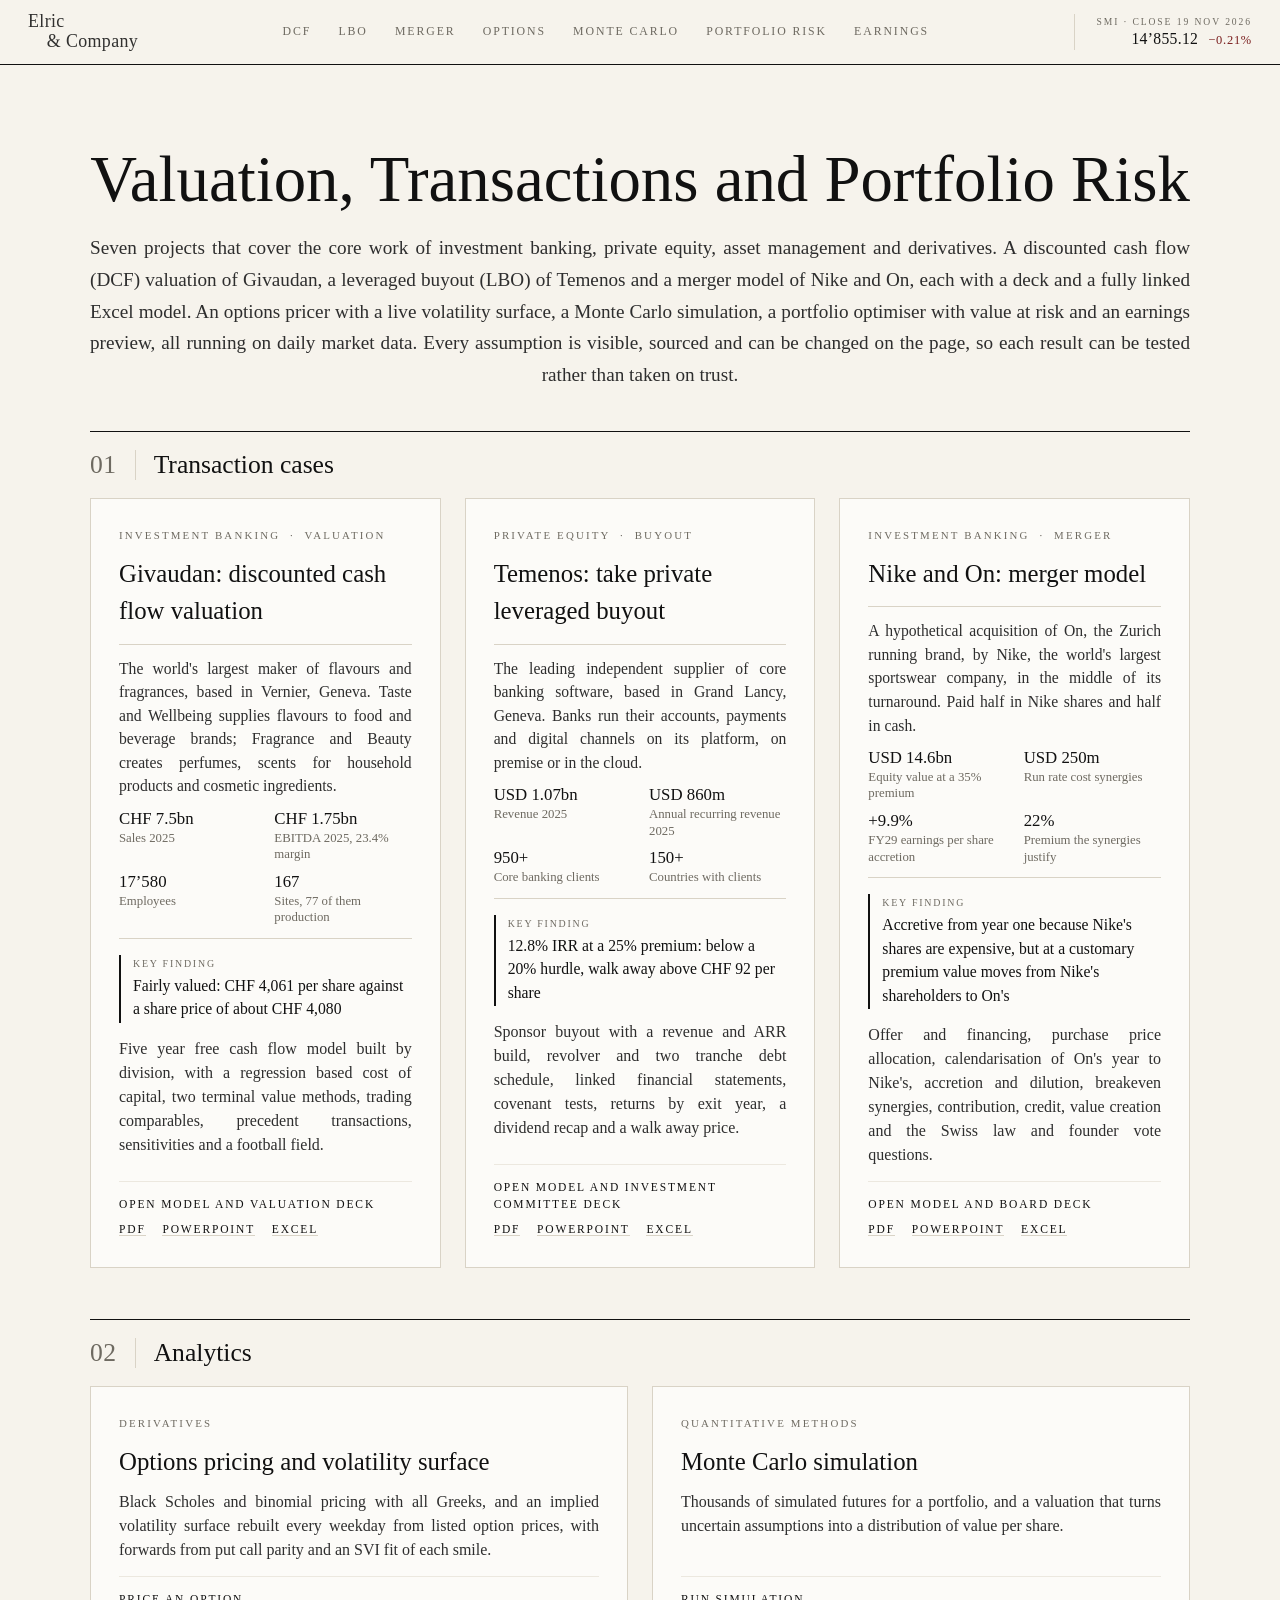
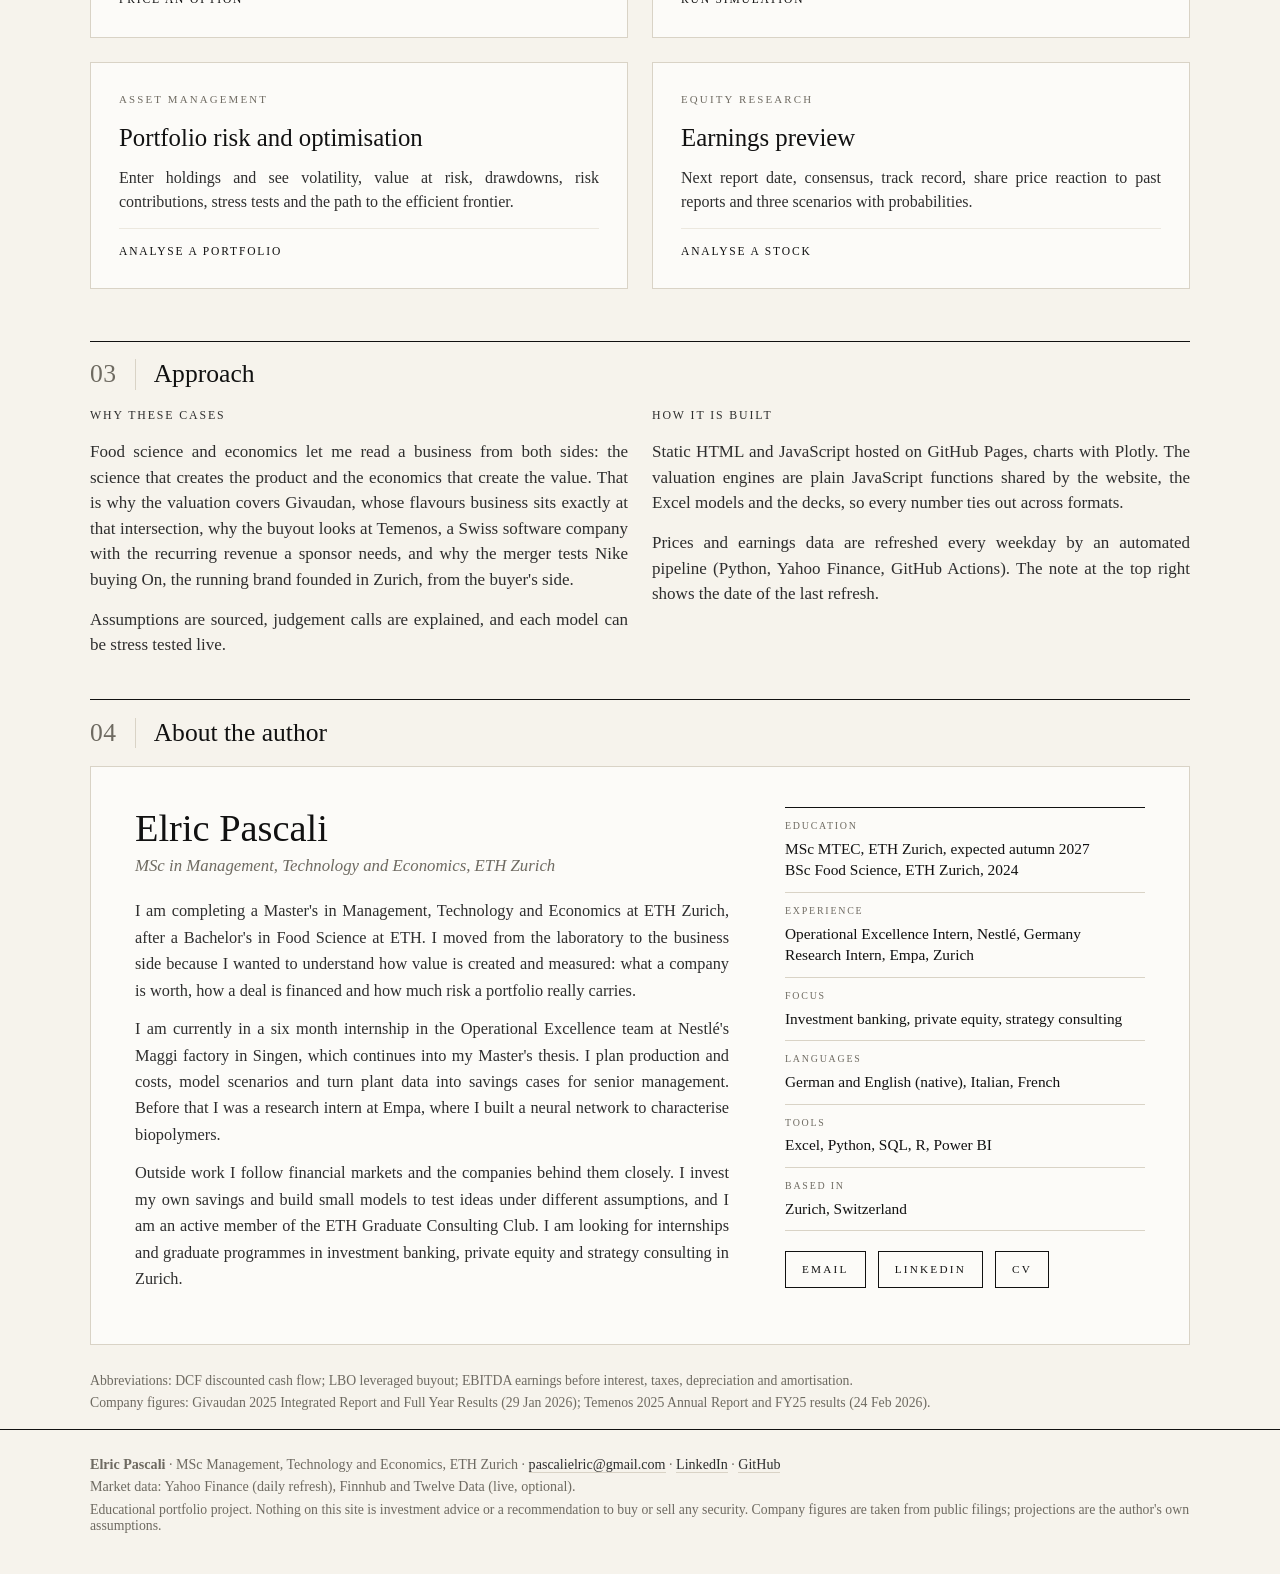
==== index.html @ 864e7fe7 "Options payoff chart: price today, payoff and profit at expiry with breakeven and maximum loss; lege" ====
<!DOCTYPE html>
<html lang="en">
<head>
<meta charset="utf-8">
<meta name="viewport" content="width=device-width, initial-scale=1">
<title>Elric &amp; Company · Valuation, Buyout and Risk Models</title>
<meta name="description" content="Interactive DCF, LBO, Monte Carlo, portfolio risk and earnings models with investment banking and private equity style pitch decks.">
<link rel="stylesheet" href="css/style.css?v=202611191129">
<script src="js/config.js?v=202611191129"></script><script src="js/ui.js?v=202611191129"></script><script src="js/api.js?v=202611191129"></script>
</head>
<body>
<section class="hero hero-center">
  <div class="wrap">
    <h1 id="heroTitle"><span>Valuation, Transactions and Portfolio Risk</span></h1>
    <p>Seven projects that cover the core work of investment banking, private equity, asset management and derivatives. A discounted cash flow (DCF) valuation of Givaudan, a leveraged buyout (LBO) of Temenos and a merger model of Nike and On, each with a deck and a fully linked Excel model. An options pricer with a live volatility surface, a Monte Carlo simulation, a portfolio optimiser with value at risk and an earnings preview, all running on daily market data. Every assumption is visible, sourced and can be changed on the page, so each result can be tested rather than taken on trust.</p>
  </div>
</section>

<main class="wrap">
  <h2><span class="section-num">01</span>Transaction cases</h2>
  <div class="grid g3 cases3">
    <div class="project-card case" data-href="dcf.html">
      <span class="tag">Investment banking &nbsp;&middot;&nbsp; Valuation</span>
      <h3 class="title">Givaudan: discounted cash flow valuation</h3>
      <div class="profile">
        <p class="who">The world's largest maker of flavours and fragrances, based in Vernier, Geneva. Taste and Wellbeing supplies flavours to food and beverage brands; Fragrance and Beauty creates perfumes, scents for household products and cosmetic ingredients.</p>
        <div class="facts">
          <div><b>CHF 7.5bn</b>Sales 2025</div>
          <div><b>CHF 1.75bn</b>EBITDA 2025, 23.4% margin</div>
          <div><b>17’580</b>Employees</div>
          <div><b>167</b>Sites, 77 of them production</div>
        </div>
      </div>
      <p class="finding"><span>Key finding</span>Fairly valued: CHF 4,061 per share against a share price of about CHF 4,080</p>
      <p>Five year free cash flow model built by division, with a regression based cost of capital, two terminal value methods, trading comparables, precedent transactions, sensitivities and a football field.</p>
      <div class="card-foot"><a class="more" href="dcf.html">Open model and valuation deck</a><span class="dl"><a href="downloads/Givaudan_Valuation_Deck.pdf">PDF</a> <a href="downloads/Givaudan_Valuation_Deck.pptx">PowerPoint</a> <a href="downloads/Givaudan_DCF_Model.xlsx">Excel</a></span></div>
    </div>
    <div class="project-card case" data-href="lbo.html">
      <span class="tag">Private equity &nbsp;&middot;&nbsp; Buyout</span>
      <h3 class="title">Temenos: take private leveraged buyout</h3>
      <div class="profile">
        <p class="who">The leading independent supplier of core banking software, based in Grand Lancy, Geneva. Banks run their accounts, payments and digital channels on its platform, on premise or in the cloud.</p>
        <div class="facts">
          <div><b>USD 1.07bn</b>Revenue 2025</div>
          <div><b>USD 860m</b>Annual recurring revenue 2025</div>
          <div><b>950+</b>Core banking clients</div>
          <div><b>150+</b>Countries with clients</div>
        </div>
      </div>
      <p class="finding"><span>Key finding</span>12.8% IRR at a 25% premium: below a 20% hurdle, walk away above CHF 92 per share</p>
      <p>Sponsor buyout with a revenue and ARR build, revolver and two tranche debt schedule, linked financial statements, covenant tests, returns by exit year, a dividend recap and a walk away price.</p>
      <div class="card-foot"><a class="more" href="lbo.html">Open model and investment committee deck</a><span class="dl"><a href="downloads/Temenos_LBO_IC_Deck.pdf">PDF</a> <a href="downloads/Temenos_LBO_IC_Deck.pptx">PowerPoint</a> <a href="downloads/Temenos_LBO_Model.xlsx">Excel</a></span></div>
    </div>
    <div class="project-card case" data-href="merger.html">
      <span class="tag">Investment banking &nbsp;&middot;&nbsp; Merger</span>
      <h3 class="title">Nike and On: merger model</h3>
      <div class="profile">
        <p class="who">A hypothetical acquisition of On, the Zurich running brand, by Nike, the world's largest sportswear company, in the middle of its turnaround. Paid half in Nike shares and half in cash.</p>
        <div class="facts">
          <div><b>USD 14.6bn</b>Equity value at a 35% premium</div>
          <div><b>USD 250m</b>Run rate cost synergies</div>
          <div><b>+9.9%</b>FY29 earnings per share accretion</div>
          <div><b>22%</b>Premium the synergies justify</div>
        </div>
      </div>
      <p class="finding"><span>Key finding</span>Accretive from year one because Nike's shares are expensive, but at a customary premium value moves from Nike's shareholders to On's</p>
      <p>Offer and financing, purchase price allocation, calendarisation of On's year to Nike's, accretion and dilution, breakeven synergies, contribution, credit, value creation and the Swiss law and founder vote questions.</p>
      <div class="card-foot"><a class="more" href="merger.html">Open model and board deck</a><span class="dl"><a href="downloads/Nike_On_Merger_Deck.pdf">PDF</a> <a href="downloads/Nike_On_Merger_Deck.pptx">PowerPoint</a> <a href="downloads/Nike_On_Merger_Model.xlsx">Excel</a></span></div>
    </div>
  </div>

  <h2><span class="section-num">02</span>Analytics</h2>
  <div class="grid g2">
    <a class="project-card" href="options.html"><span class="tag">Derivatives</span><h3 class="title">Options pricing and volatility surface</h3><p>Black Scholes and binomial pricing with all Greeks, and an implied volatility surface rebuilt every weekday from listed option prices, with forwards from put call parity and an SVI fit of each smile.</p><span class="more">Price an option</span></a>
    <a class="project-card" href="monte-carlo.html"><span class="tag">Quantitative methods</span><h3 class="title">Monte Carlo simulation</h3><p>Thousands of simulated futures for a portfolio, and a valuation that turns uncertain assumptions into a distribution of value per share.</p><span class="more">Run simulation</span></a>
    <a class="project-card" href="portfolio.html"><span class="tag">Asset management</span><h3 class="title">Portfolio risk and optimisation</h3><p>Enter holdings and see volatility, value at risk, drawdowns, risk contributions, stress tests and the path to the efficient frontier.</p><span class="more">Analyse a portfolio</span></a>
    <a class="project-card" href="earnings.html"><span class="tag">Equity research</span><h3 class="title">Earnings preview</h3><p>Next report date, consensus, track record, share price reaction to past reports and three scenarios with probabilities.</p><span class="more">Analyse a stock</span></a>
  </div>

  <h2><span class="section-num">03</span>Approach</h2>
  <div class="grid g2 justify">
    <div><h3>Why these cases</h3><p>Food science and economics let me read a business from both sides: the science that creates the product and the economics that create the value. That is why the valuation covers Givaudan, whose flavours business sits exactly at that intersection, why the buyout looks at Temenos, a Swiss software company with the recurring revenue a sponsor needs, and why the merger tests Nike buying On, the running brand founded in Zurich, from the buyer's side.</p><p>Assumptions are sourced, judgement calls are explained, and each model can be stress tested live.</p></div>
    <div><h3>How it is built</h3><p>Static HTML and JavaScript hosted on GitHub Pages, charts with Plotly. The valuation engines are plain JavaScript functions shared by the website, the Excel models and the decks, so every number ties out across formats.</p><p>Prices and earnings data are refreshed every weekday by an automated pipeline (Python, Yahoo Finance, GitHub Actions). The note at the top right shows the date of the last refresh.</p></div>
  </div>
  <h2><span class="section-num">04</span>About the author</h2>
  <div class="about-author">
    <div>
      <h1>Elric Pascali</h1>
      <p class="role">MSc in Management, Technology and Economics, ETH Zurich</p>
      <div class="bio">
        <p>I am completing a Master's in Management, Technology and Economics at ETH Zurich, after a Bachelor's in Food Science at ETH. I moved from the laboratory to the business side because I wanted to understand how value is created and measured: what a company is worth, how a deal is financed and how much risk a portfolio really carries.</p>
        <p>I am currently in a six month internship in the Operational Excellence team at Nestl&eacute;'s Maggi factory in Singen, which continues into my Master's thesis. I plan production and costs, model scenarios and turn plant data into savings cases for senior management. Before that I was a research intern at Empa, where I built a neural network to characterise biopolymers.</p>
        <p>Outside work I follow financial markets and the companies behind them closely. I invest my own savings and build small models to test ideas under different assumptions, and I am an active member of the ETH Graduate Consulting Club. I am looking for internships and graduate programmes in investment banking, private equity and strategy consulting in Zurich.</p>
      </div>
    </div>
    <aside class="facts-col">
      <div><div class="label">Education</div><div class="value">MSc MTEC, ETH Zurich, expected autumn 2027<br>BSc Food Science, ETH Zurich, 2024</div></div>
      <div><div class="label">Experience</div><div class="value">Operational Excellence Intern, Nestl&eacute;, Germany<br>Research Intern, Empa, Zurich</div></div>
      <div><div class="label">Focus</div><div class="value">Investment banking, private equity, strategy consulting</div></div>
      <div><div class="label">Languages</div><div class="value">German and English (native), Italian, French</div></div>
      <div><div class="label">Tools</div><div class="value">Excel, Python, SQL, R, Power BI</div></div>
      <div><div class="label">Based in</div><div class="value">Zurich, Switzerland</div></div>
      <div class="links"><a href="mailto:pascalielric@gmail.com">Email</a><a href="https://www.linkedin.com/in/elricpascali">LinkedIn</a><a id="cvLink" href="downloads/Elric_Pascali_CV.pdf" class="hidden">CV</a></div>
    </aside>
    </div>
  <p class="note page-notes" style="margin-top:28px">Abbreviations: DCF discounted cash flow; LBO leveraged buyout; EBITDA earnings before interest, taxes, depreciation and amortisation.</p>
  <p class="note page-notes">Company figures: Givaudan 2025 Integrated Report and Full Year Results (29 Jan 2026); Temenos 2025 Annual Report and FY25 results (24 Feb 2026).</p>
</main>
<script>
  document.addEventListener("DOMContentLoaded", function () {
    var c = window.SITE_CONFIG || {};
    document.title = (c.siteName || "Elric & Company") + " · Valuation, Buyout and Risk Models";
    // scale the headline so it runs exactly from one side of the column to the other
    function fitTitle() {
      var h = document.getElementById("heroTitle"); if (!h) return; var sp = h.firstElementChild;
      h.style.fontSize = "100px"; var w = sp.getBoundingClientRect().width, target = h.clientWidth;
      h.style.fontSize = Math.min(100, 100 * target / w) + "px";
    }
    fitTitle(); window.addEventListener("resize", fitTitle);
    if (document.fonts && document.fonts.ready) document.fonts.ready.then(fitTitle);
    // show the CV button only once the file is in the downloads folder
    document.querySelectorAll(".project-card.case").forEach(function (c) { c.addEventListener("click", function (e) { if (!e.target.closest("a")) location.href = c.getAttribute("data-href"); }); });
    fetch("downloads/Elric_Pascali_CV.pdf", { method: "HEAD" }).then(function (r) { if (r.ok) document.getElementById("cvLink").classList.remove("hidden"); }).catch(function () {});
  });
</script>
</body>
</html>
---- css/style.css ----
/* Elric & Company design system.
   One typeface (Times New Roman), bone paper, black ink, hairline rules, square corners, no shadows.
   Colour is reserved for meaning: oxblood for losses and the share price line, dark green for gains. */
:root {
  --paper: #F6F3EC;
  --card: #FCFBF8;
  --ink: #111111;
  --fill: #111111;          /* filled highlights: key figure boxes, active buttons, primary buttons, chart highlights */
  --ink-2: #2E2E2E;
  --muted: #6E6A61;
  --faint: #9C978C;
  --rule: #D9D3C6;
  --rule-2: #ECE8DF;
  --neg: #7A1E1E;
  --pos: #2F4A36;
  --brass: #8C6D3F;
  --serif: "Times New Roman", Times, "Liberation Serif", serif;
  --track: 0.16em;
}
* { box-sizing: border-box; }
html { scroll-behavior: smooth; }
body { margin: 0; font-family: var(--serif); color: var(--ink); background: var(--paper); font-size: 17px; line-height: 1.5; -webkit-font-smoothing: antialiased; font-variant-numeric: lining-nums tabular-nums; }
a { color: var(--ink); text-decoration: none; border-bottom: 1px solid var(--rule); }
a:hover { border-bottom-color: var(--ink); }
h1, h2, h3 { font-family: var(--serif); font-weight: 400; color: var(--ink); letter-spacing: 0; }
h1 { font-size: 2.75rem; line-height: 1.1; margin: 0 0 .9rem; }
h2 { font-size: 1.6rem; margin: 3.2rem 0 1.1rem; padding-top: 1.1rem; border-top: 1px solid var(--ink); display: flex; align-items: baseline; gap: 18px; line-height: 1.2; }
h3 { font-size: 0.74rem; text-transform: uppercase; letter-spacing: var(--track); font-weight: 400; color: var(--ink-2); margin: 0 0 14px; }
p { margin: .4rem 0 .9rem; color: var(--ink-2); }
.wrap { max-width: 1180px; margin: 0 auto; padding: 0 40px; }
.num, td.n, th.n { font-variant-numeric: tabular-nums; }

/* Header */
.topbar { position: sticky; top: 0; z-index: 50; background: var(--paper); border-bottom: 1px solid var(--ink); }
.topbar-in { display: flex; align-items: center; height: 64px; padding: 0 28px; gap: 40px; }
.brand { display: flex; flex-direction: column; flex: 0 0 auto; border: none; color: var(--ink); line-height: 1; white-space: nowrap; font-family: var(--serif); }
.brand { opacity: 0.86; }
.brand .w1 { font-size: 1.12rem; letter-spacing: 0.02em; }
.brand .w2 { font-size: 1.12rem; letter-spacing: 0.02em; padding-left: 1.05em; margin-top: 2px; }
.brand:hover { border: none; opacity: 1; color: var(--muted); }
.nav { display: flex; gap: clamp(18px, calc((100vw - 900px) / 14), 52px); flex-wrap: nowrap; flex: 1; justify-content: center; white-space: nowrap; }
.nav a { color: var(--muted); font-size: 0.74rem; text-transform: uppercase; letter-spacing: var(--track); border: none; padding: 6px 0; border-bottom: 1px solid transparent; }
.nav a:hover { color: var(--ink); }
.nav a.active { color: var(--ink); border-bottom: 1px solid var(--ink); }
.mkt { flex: 0 0 auto; display: flex; flex-direction: column; align-items: flex-end; gap: 3px; font-family: var(--serif); background: none; border: none; border-left: 1px solid var(--rule); padding: 2px 0 2px 22px; cursor: pointer; text-align: right; white-space: nowrap; }
.mkt-k { font-size: 0.6rem; text-transform: uppercase; letter-spacing: 0.2em; color: var(--muted); }
.mkt-v { font-size: 0.98rem; color: var(--ink); font-variant-numeric: tabular-nums; letter-spacing: 0.02em; }
.mkt-v b { font-weight: 400; }
.mkt-v i { font-style: normal; font-size: 0.78rem; margin-left: 10px; letter-spacing: 0.06em; }
.mkt-v i.up { color: var(--pos); }
.mkt-v i.dn { color: var(--neg); }
.mkt:hover .mkt-k { color: var(--ink); }

/* Hero and page head */
.hero { padding: 88px 0 8px; }
.hero h1 { font-size: 3.4rem; max-width: 1040px; margin-bottom: 1.2rem; }
.hero p { font-size: 1.2rem; max-width: 760px; color: var(--ink-2); }
.eyebrow { text-transform: uppercase; letter-spacing: 0.22em; font-size: 0.7rem; color: var(--muted); margin-bottom: 1.1rem; }
.page-head { padding: 64px 0 30px; border-bottom: 1px solid var(--ink); }
.page-head + h2, .page-head + .tabs { border-top: none; padding-top: 0; }
.page-head p.lead { font-size: 1.12rem; max-width: 860px; margin-bottom: 0; }
.section-num { font-size: 1em; color: var(--muted); letter-spacing: 0.02em; line-height: 1.2; padding-right: 18px; border-right: 1px solid var(--rule); font-variant-numeric: lining-nums tabular-nums; }

/* Grids and cards */
.grid { display: grid; gap: 24px; }
.g2 { grid-template-columns: repeat(2, minmax(0,1fr)); }
.g3 { grid-template-columns: repeat(3, minmax(0,1fr)); }
.g4 { grid-template-columns: repeat(4, minmax(0,1fr)); }
.g5 { grid-template-columns: repeat(5, minmax(0,1fr)); }
.card { background: var(--card); border: 1px solid var(--rule); padding: 26px 28px; }
.card h3:first-child { margin-top: 0; }
.card-head { display: flex; justify-content: space-between; align-items: baseline; margin-bottom: 18px; gap: 16px; }
.card-head h3 { margin: 0; }

/* Project cards on the home page */
.project-card { display: flex; flex-direction: column; color: inherit; border: 1px solid var(--rule); background: var(--card); padding: 28px; transition: border-color .15s ease; }
.project-card:hover { border-color: var(--ink); }
.project-card .tag { font-size: 0.68rem; text-transform: uppercase; letter-spacing: 0.2em; color: var(--muted); }
.project-card h3.title { font-size: 1.55rem; text-transform: none; letter-spacing: 0; color: var(--ink); margin: 12px 0 10px; }
.project-card p { margin: 0 0 14px; font-size: 1rem; }
.project-card .more { margin-top: auto; padding-top: 14px; font-size: 0.72rem; text-transform: uppercase; letter-spacing: var(--track); color: var(--ink); border-top: 1px solid var(--rule-2); }

/* Company profile block */
.profile { border-top: 1px solid var(--rule); border-bottom: 1px solid var(--rule); padding: 12px 0; margin: 4px 0 16px; }
.profile .who { font-size: 0.98rem; color: var(--ink-2); margin: 0 0 10px; text-align: justify; hyphens: none; }
.facts { display: grid; grid-template-columns: repeat(2, minmax(0,1fr)); gap: 8px 18px; }
.facts div { font-size: 0.8rem; color: var(--muted); line-height: 1.3; }
.facts b { display: block; font-weight: 400; font-size: 1.05rem; color: var(--ink); }
.profile-strip { display: grid; grid-template-columns: 2.4fr repeat(4, 1fr); gap: 0; border-top: 1px solid var(--ink); border-bottom: 1px solid var(--rule); margin-top: 28px; }
.profile-strip > div { padding: 14px 18px 14px 0; }
.profile-strip > div + div { padding-left: 18px; border-left: 1px solid var(--rule); }
.profile-strip .label { white-space: nowrap; font-size: 0.64rem; text-transform: uppercase; letter-spacing: 0.18em; color: var(--muted); }
.profile-strip .value { font-size: 1.2rem; margin-top: 2px; }
.profile-strip .about { font-size: 0.95rem; color: var(--ink-2); line-height: 1.45; }

/* Key figures */
.kpi { border-top: 1px solid var(--ink); padding: 14px 0 6px; }
.kpi .label { font-size: 0.66rem; text-transform: uppercase; letter-spacing: 0.18em; color: var(--muted); }
.kpi .value { font-size: 2.05rem; line-height: 1.15; margin-top: 8px; }
.kpi .sub { font-size: 0.86rem; color: var(--muted); margin-top: 4px; }
.kpi.dark { background: var(--fill); color: var(--paper); border-top-color: var(--fill); padding: 14px 18px 12px; }
.kpi.dark .label, .kpi.dark .sub { color: #BDB7AA; }
.pos { color: var(--pos); } .neg { color: var(--neg); }
.badge { display: inline-block; font-size: 0.66rem; text-transform: uppercase; letter-spacing: 0.16em; padding: 3px 8px; border: 1px solid currentColor; }
.badge.buy { color: var(--pos); } .badge.hold { color: var(--brass); } .badge.sell { color: var(--neg); }
.badge.solid { background: var(--fill); color: var(--paper); border-color: var(--fill); }

/* Tables */
.table-wrap { overflow-x: auto; border-top: 1px solid var(--ink); border-bottom: 1px solid var(--ink); background: var(--card); }
table { border-collapse: collapse; width: 100%; font-size: 0.95rem; }
th, td { padding: 8px 12px; border-bottom: 1px solid var(--rule-2); text-align: left; white-space: nowrap; }
th { font-weight: 400; font-size: 0.66rem; text-transform: uppercase; letter-spacing: 0.16em; color: var(--muted); border-bottom: 1px solid var(--ink); }
td.n, th.n { text-align: right; }
tr.total td { border-top: 1px solid var(--ink); }
tr.total td:first-child, tr.hl td:first-child { font-style: italic; }
tr.sub td { color: var(--muted); font-size: 0.86rem; font-style: italic; }
tr:last-child td { border-bottom: none; }
td.est { background: rgba(140,109,63,0.045); }
.sens td.n { text-align: center; }
.sens td.base { outline: 1px solid var(--ink); outline-offset: -1px; }
.sens th.corner { color: var(--ink); }

/* Controls */
.controls { display: grid; grid-template-columns: repeat(4, minmax(0,1fr)); gap: 22px 36px; }
.controls.c5 { grid-template-columns: repeat(5, minmax(0,1fr)); }
.controls.c3 { grid-template-columns: repeat(3, minmax(0,1fr)); }
.ctl label { display: flex; justify-content: space-between; gap: 10px; font-size: 0.86rem; color: var(--ink-2); margin-bottom: 8px; white-space: nowrap; }
.ctl label > span { overflow: hidden; text-overflow: ellipsis; }
.ctl label output { font-variant-numeric: tabular-nums; color: var(--ink); }
.ctl .field-label { display: block; font-size: 0.66rem; text-transform: uppercase; letter-spacing: 0.16em; color: var(--muted); margin-bottom: 8px; }
input[type=range] { -webkit-appearance: none; appearance: none; width: 100%; height: 16px; background: transparent; margin: 0; }
input[type=range]::-webkit-slider-runnable-track { height: 1px; background: var(--ink); }
input[type=range]::-moz-range-track { height: 1px; background: var(--ink); }
input[type=range]::-webkit-slider-thumb { -webkit-appearance: none; width: 11px; height: 11px; border-radius: 50%; background: var(--ink); margin-top: -5px; border: none; }
input[type=range]::-moz-range-thumb { width: 11px; height: 11px; border-radius: 50%; background: var(--ink); border: none; }
input[type=text], input[type=number], select, textarea { font-family: var(--serif); font-size: 0.98rem; padding: 7px 10px; border: 1px solid var(--rule); border-radius: 0; background: #fff; color: var(--ink); width: 100%; }
select { -webkit-appearance: none; appearance: none; padding-right: 28px; background-image: linear-gradient(45deg, transparent 50%, var(--ink) 50%), linear-gradient(135deg, var(--ink) 50%, transparent 50%); background-position: calc(100% - 15px) 50%, calc(100% - 10px) 50%; background-size: 5px 5px; background-repeat: no-repeat; }
input:focus, select:focus, textarea:focus { outline: none; border-color: var(--ink); }
.legend-line { font-size: 0.86rem; color: var(--muted); white-space: nowrap; overflow: hidden; text-overflow: ellipsis; margin: -4px 0 16px; }
.legend-line b { font-weight: 400; color: var(--ink); letter-spacing: 0.06em; }
.legend-line .sep { margin: 0 10px; color: var(--faint); }
.btn { font-family: var(--serif); font-size: 0.72rem; text-transform: uppercase; letter-spacing: var(--track); padding: 11px 20px; border: 1px solid var(--fill); border-radius: 0; background: var(--fill); color: var(--paper); cursor: pointer; display: inline-flex; align-items: center; gap: 8px; }
.btn:hover { background: #2B2B2B; border-color: #2B2B2B; }
.btn.ghost { background: transparent; color: var(--ink); border-color: var(--ink); }
.btn.ghost:hover { background: var(--fill); border-color: var(--fill); color: var(--paper); }
.btn.small { padding: 7px 12px; font-size: 0.66rem; }
.btn:disabled { opacity: .5; cursor: wait; }
.seg { display: inline-flex; border: 1px solid var(--ink); }
.seg button { font-family: var(--serif); font-size: 0.7rem; text-transform: uppercase; letter-spacing: 0.14em; padding: 8px 16px; background: transparent; border: none; border-right: 1px solid var(--ink); cursor: pointer; color: var(--ink); }
.seg button:last-child { border-right: none; }
.seg button.on { background: var(--fill); color: var(--paper); }
.row { display: flex; gap: 14px; align-items: center; flex-wrap: wrap; }
.toolbar { display: flex; justify-content: space-between; align-items: center; gap: 18px; flex-wrap: wrap; margin: 34px 0 26px; }
.toolbar .group { display: flex; gap: 14px; align-items: center; }
.toolbar .group > span { font-size: 0.66rem; text-transform: uppercase; letter-spacing: 0.18em; color: var(--muted); }
.downloads { display: flex; gap: 12px; flex-wrap: wrap; margin-top: 26px; }
.note { font-size: 0.86rem; color: var(--muted); }
.callout { border-left: 1px solid var(--ink); padding: 4px 0 4px 20px; margin: 22px 0; color: var(--ink-2); }
.callout.warn { border-left-color: var(--brass); }
.chart { width: 100%; min-height: 340px; }
.chart-title { font-size: 1.15rem; margin: 0 0 2px; }
.chart-sub { font-size: 0.86rem; color: var(--muted); margin: 0 0 10px; }
.tabs { display: flex; gap: 30px; border-bottom: 1px solid var(--rule); margin: 30px 0 26px; }
.tabs button { font-family: var(--serif); font-size: 0.72rem; text-transform: uppercase; letter-spacing: var(--track); padding: 12px 0; border: none; background: none; color: var(--muted); cursor: pointer; border-bottom: 1px solid transparent; margin-bottom: -1px; }
.tabs button.on { color: var(--ink); border-bottom-color: var(--ink); }
.hidden { display: none !important; }
.status { font-size: 0.9rem; padding: 6px 0; color: var(--ink-2); font-style: italic; }
.status.err { color: var(--neg); }
.status.ok { color: var(--pos); }

/* Portfolio editor */
.pf-table td { padding: 5px 8px; vertical-align: middle; }
.pf-table input { padding: 5px 8px; }
.pf-table .nm { color: var(--muted); font-size: 0.88rem; white-space: normal; min-width: 150px; }
.pf-table .warn { color: var(--neg); font-size: 0.82rem; white-space: normal; }
.pf-table .warn a { color: var(--neg); border-bottom-color: var(--neg); cursor: pointer; }
.xbtn { border: none; background: none; color: var(--muted); cursor: pointer; font-size: 1.1rem; font-family: var(--serif); }
.preset-desc { border-left: 1px solid var(--ink); padding: 2px 0 2px 18px; margin: 16px 0 0; color: var(--ink-2); font-size: 0.98rem; }
.preset-desc b { font-weight: 400; font-style: italic; }
.preset-desc .holdings { display: block; font-size: 0.84rem; color: var(--muted); margin-top: 6px; }

/* Suggestion cards */
.suggest { border-top: 1px solid var(--ink); padding-top: 14px; }
.suggest .head { font-size: 0.66rem; text-transform: uppercase; letter-spacing: 0.18em; color: var(--muted); }
.suggest .big { font-size: 1.5rem; margin: 6px 0 4px; }
.suggest ul { list-style: none; padding: 0; margin: 12px 0 0; font-size: 0.95rem; }
.suggest li { display: flex; justify-content: space-between; border-bottom: 1px solid var(--rule-2); padding: 5px 0; }

/* Modal */
.modal-bg { position: fixed; inset: 0; background: rgba(17,17,17,.45); display: flex; align-items: center; justify-content: center; z-index: 100; padding: 20px; }
.modal { background: var(--card); max-width: 560px; width: 100%; padding: 32px 34px; border: 1px solid var(--ink); }
.modal h3 { font-size: 1.4rem; text-transform: none; letter-spacing: 0; color: var(--ink); }

/* Footer */
footer { margin-top: 18px; border-top: 1px solid var(--ink); padding: 26px 0 40px; color: var(--muted); font-size: 0.88rem; line-height: 1.15; }
footer p, footer .row { margin: 0 0 8px; line-height: 1.15; }
footer a { color: var(--ink-2); }

.method { columns: 2; column-gap: 48px; }
.method p { break-inside: avoid; margin-top: 0; }
.method p strong { font-weight: 400; font-style: italic; color: var(--ink); }
.skills { display: flex; flex-wrap: wrap; gap: 8px 26px; margin-top: 30px; }
.hero + main > h2:first-child { margin-top: 1.2rem; }
.skills span { font-size: 0.7rem; text-transform: uppercase; letter-spacing: 0.18em; color: var(--muted); }
ul.plain { padding-left: 18px; margin: 0; }
ul.plain li { margin-bottom: 8px; color: var(--ink-2); }

@media (max-width: 1000px) {
  .g3, .g4, .g5, .controls, .controls.c5 { grid-template-columns: repeat(2, minmax(0,1fr)); }
  .g2 { grid-template-columns: 1fr; }
  .profile-strip { grid-template-columns: 1fr 1fr; }
  .profile-strip > div + div { border-left: none; padding-left: 0; }
  .method { columns: 1; }
  .nav { display: none; }
  .legend-line { white-space: normal; }
  h1, .hero h1 { font-size: 2.2rem; }
  .wrap { padding: 0 22px; }
  .topbar-in { padding: 0 18px; justify-content: space-between; }
}
@media print { .topbar, footer, .controls, .downloads { display: none; } }

/* Efficient frontier: overview plus close up, with a key instead of labels on the chart */
.ef-grid { display: grid; grid-template-columns: 1.55fr 1fr; gap: 28px; align-items: start; }
.ef-grid h3 { margin: 0 0 4px; }
.ef-key { display: flex; flex-wrap: wrap; gap: 10px 26px; margin: 14px 0 4px; padding-top: 12px; border-top: 1px solid var(--rule); font-size: 0.86rem; color: var(--muted); }
.ef-key span { display: inline-flex; align-items: center; gap: 8px; white-space: nowrap; }
.ef-key i { display: inline-block; width: 11px; height: 11px; }
.ef-key .k-port { background: var(--neg); transform: rotate(45deg); width: 9px; height: 9px; }
.ef-key .k-ideal { background: var(--fill); border-radius: 50%; }
.ef-key .k-min { border: 1.5px solid var(--ink); border-radius: 50%; }
.ef-key .k-opt { border: 1.5px solid var(--neg); border-radius: 50%; }
.ef-key .k-asset { background: #9C978C; border-radius: 50%; width: 8px; height: 8px; }
.ef-key .k-front { width: 22px; height: 0; border-top: 2.5px solid var(--fill); }
.ef-key .k-cml { width: 22px; height: 0; border-top: 2px dotted var(--brass); }
@media (max-width: 1000px) { .ef-grid { grid-template-columns: 1fr; } }

/* Centred home hero with a justified text block */
.hero-center { text-align: center; padding: 80px 0 34px; }
.hero-center .eyebrow { justify-content: center; }
.hero-center h1 { max-width: none; margin: 0 0 1.2rem; white-space: nowrap; line-height: 1.05; }
.hero-center h1 span { display: inline-block; }
.hero-center p { max-width: none; margin: 0; font-size: 1.2rem; line-height: 1.65; text-align: justify; text-align-last: center; hyphens: none; }
.hero-center + main > h2:first-child { margin-top: 0.4rem; }

/* Home: about the author (last section) */
.about-author { display: grid; grid-template-columns: 1.65fr 1fr; gap: 56px; align-items: start; background: var(--card); border: 1px solid var(--rule); padding: 40px 44px; }
.about-author h1 { font-size: 2.4rem; margin: 0 0 4px; }
.about-author .role { font-size: 1.05rem; color: var(--muted); font-style: italic; margin: 0 0 20px; }
.about-author .bio p { font-size: 1.02rem; line-height: 1.62; color: var(--ink-2); text-align: justify; margin: 0 0 12px; }
.facts-col { border-top: 1px solid var(--ink); }
.facts-col > div { padding: 11px 0; border-bottom: 1px solid var(--rule); }
.facts-col .label { font-size: 0.62rem; text-transform: uppercase; letter-spacing: 0.18em; color: var(--muted); }
.facts-col .value { font-size: 0.96rem; margin-top: 4px; line-height: 1.4; }
.facts-col .links { display: flex; gap: 12px; padding-top: 20px; border-bottom: none; flex-wrap: wrap; }
.facts-col .links a { font-size: 0.7rem; text-transform: uppercase; letter-spacing: 0.2em; color: var(--ink); border: 1px solid var(--ink); padding: 9px 16px; }
.facts-col .links a:hover { background: var(--fill); border-color: var(--fill); color: var(--paper); }
.project-card .finding { border-left: 2px solid var(--ink); padding: 2px 0 2px 12px; margin: 0 0 14px; font-size: 0.98rem; color: var(--ink); }
.project-card .finding span { display: block; font-size: 0.62rem; text-transform: uppercase; letter-spacing: 0.18em; color: var(--muted); margin-bottom: 2px; }
@media (max-width: 1000px) { .about-author { grid-template-columns: 1fr; gap: 24px; padding: 28px 24px; } }

.project-card > p:not(.finding) { text-align: justify; hyphens: none; }

.sources-head { margin-top: 36px; }
footer .note { line-height: 1.15; margin: 8px 0 0 !important; }
footer .row { gap: 6px 24px; }

.justify p { text-align: justify; hyphens: none; }
.justify + h2 { margin-top: 1.7rem; }
.page-notes { line-height: 1.15; margin: 0 0 6px; }
.project-card.case { cursor: pointer; }
.project-card .card-foot { margin-top: auto; padding-top: 14px; border-top: 1px solid var(--rule-2); display: flex; justify-content: space-between; align-items: baseline; flex-wrap: wrap; gap: 8px 18px; font-size: 0.72rem; text-transform: uppercase; letter-spacing: var(--track); }
.project-card .card-foot .more { margin: 0; padding: 0; border: 0; color: var(--ink); text-decoration: none; }
.project-card .card-foot .dl { color: var(--muted); }
.project-card .card-foot .dl a { color: var(--ink); margin-left: 0; margin-right: 12px; text-decoration: none; border-bottom: 1px solid var(--rule); }
.project-card .card-foot .dl a:hover { border-bottom-color: var(--ink); }
.project-card .card-foot .dl i { font-style: normal; margin: 0 8px 0 10px; }
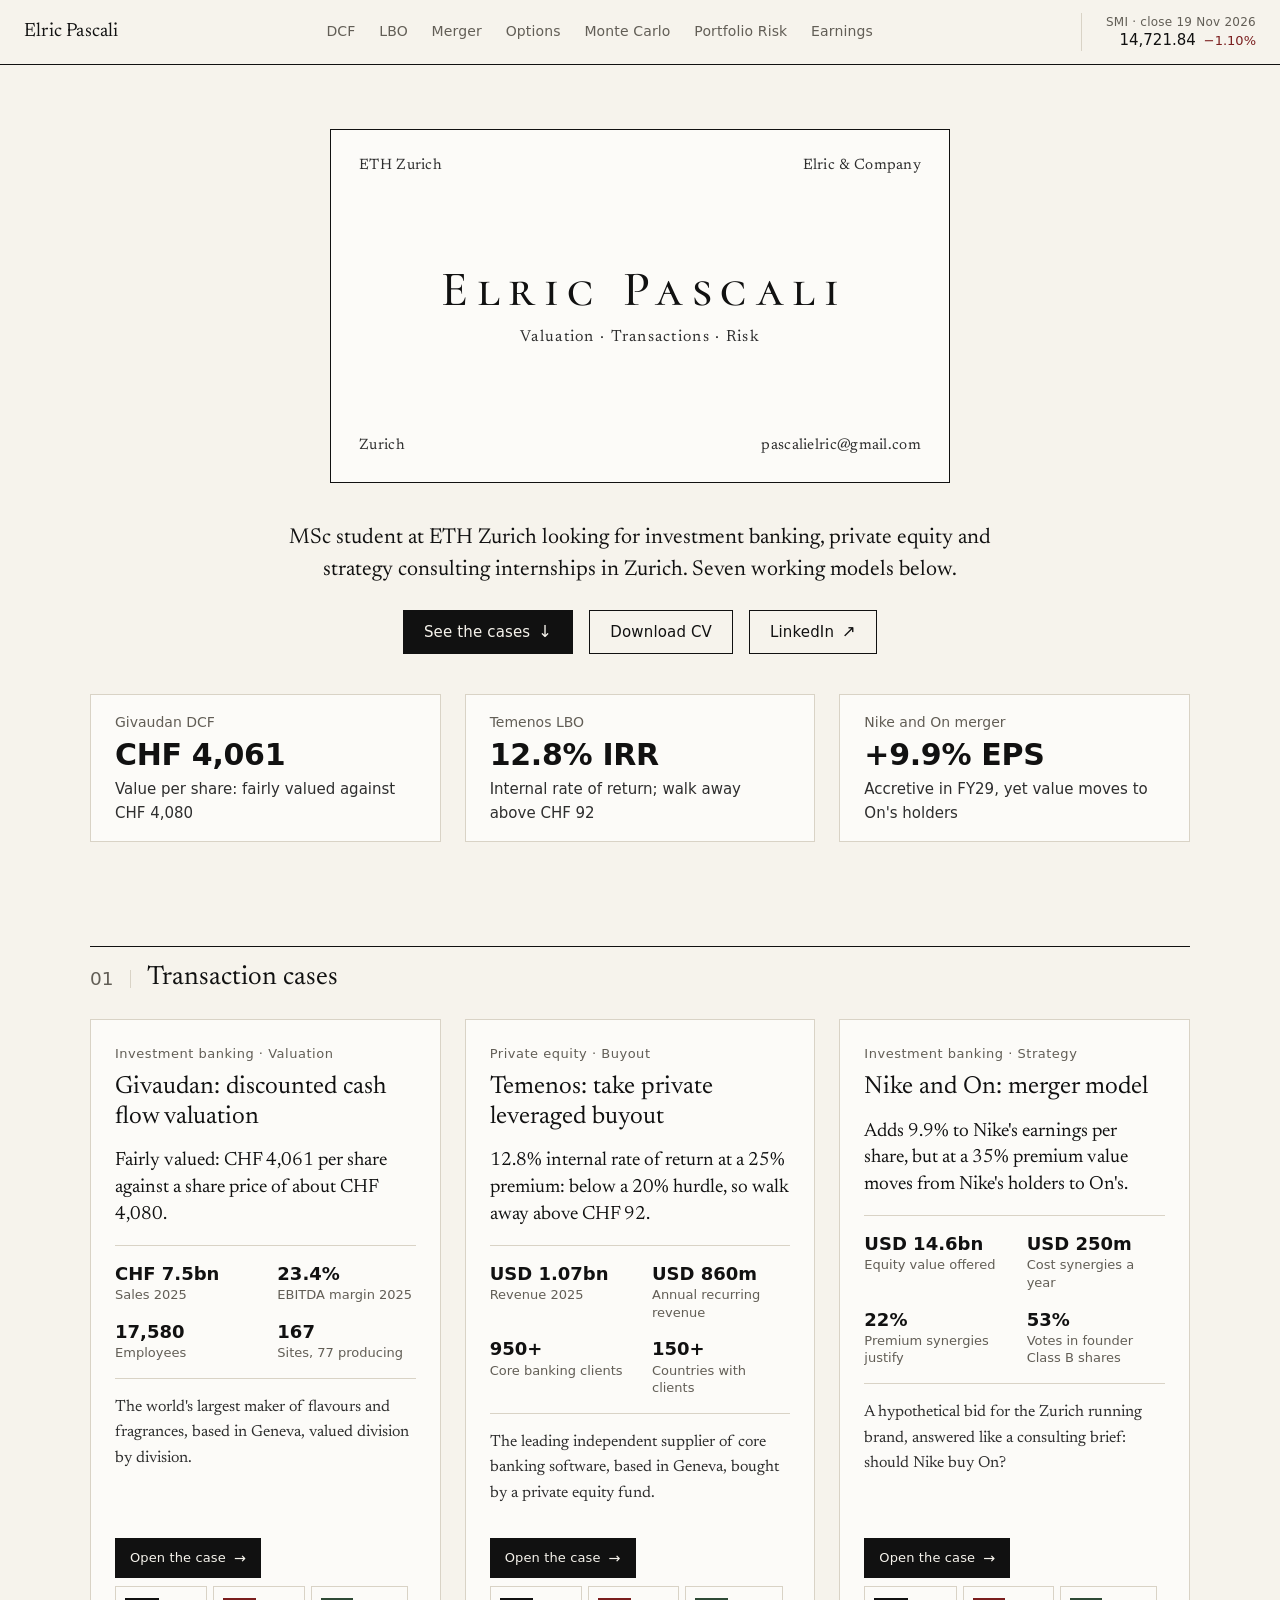
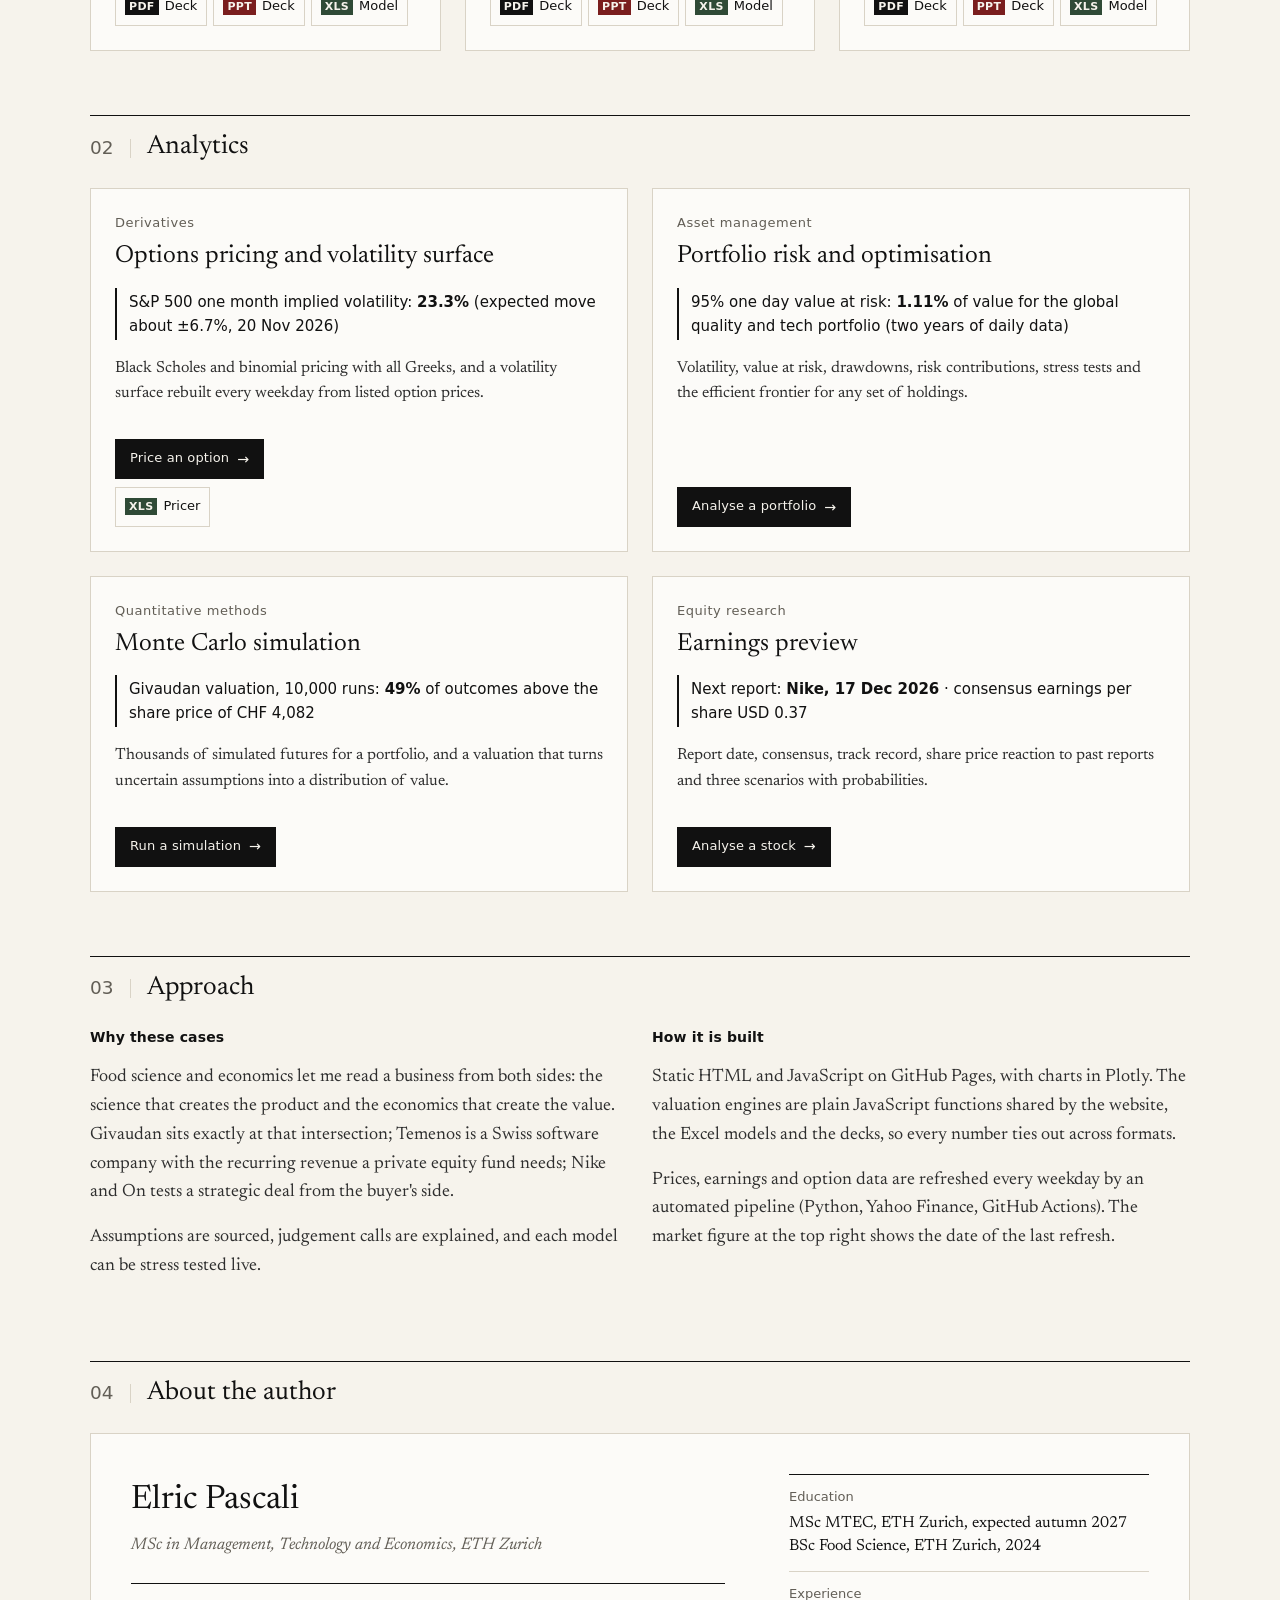
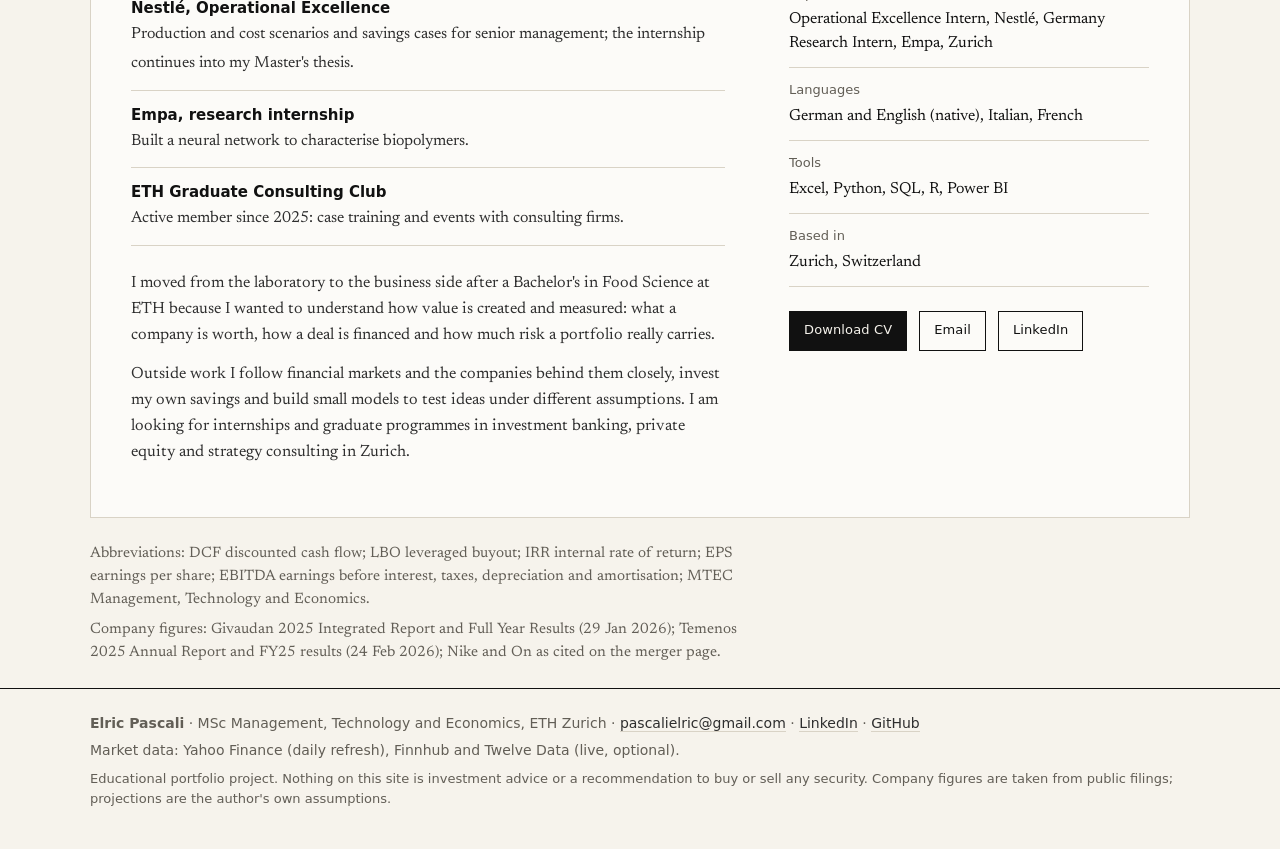
==== commit beb97068: "Redesign from UX review: business card hero, new type system (Newsreader, Inter, Cormorant SC), resu" ====
--- a/index.html
+++ b/index.html
@@ -3,125 +3,162 @@
 <head>
 <meta charset="utf-8">
 <meta name="viewport" content="width=device-width, initial-scale=1">
-<title>Elric &amp; Company · Valuation, Buyout and Risk Models</title>
-<meta name="description" content="Interactive DCF, LBO, Monte Carlo, portfolio risk and earnings models with investment banking and private equity style pitch decks.">
-<link rel="stylesheet" href="css/style.css?v=202611191129">
-<script src="js/config.js?v=202611191129"></script><script src="js/ui.js?v=202611191129"></script><script src="js/api.js?v=202611191129"></script>
+<title>Elric Pascali · Valuation, transaction and risk models</title>
+<meta name="description" content="Elric Pascali, MSc student at ETH Zurich: working valuation, buyout, merger, options and portfolio risk models with decks and Excel files, built for investment banking, private equity and strategy consulting applications.">
+<meta property="og:type" content="website">
+<meta property="og:title" content="Elric Pascali · Valuation, transaction and risk models">
+<meta property="og:description" content="Seven working models with decks and Excel files: Givaudan DCF, Temenos LBO, Nike and On merger, options, Monte Carlo, portfolio risk and earnings.">
+<meta property="og:image" content="https://pascalielric.github.io/financelab/img/og.png">
+<meta property="og:url" content="https://pascalielric.github.io/financelab/">
+<meta name="twitter:card" content="summary_large_image">
+<link rel="icon" href="img/favicon.svg" type="image/svg+xml">
+<link rel="preload" href="fonts/newsreader-latin-opsz-normal.woff2" as="font" type="font/woff2" crossorigin>
+<link rel="preload" href="fonts/inter-latin-wght-normal.woff2" as="font" type="font/woff2" crossorigin>
+<link rel="stylesheet" href="css/style.css?v=202611201453">
+<script src="js/config.js?v=202611201453"></script><script src="js/ui.js?v=202611201453"></script><script src="js/api.js?v=202611201453"></script>
+<script src="js/engine/risk.js?v=202611201453"></script><script src="js/portfolio-kit.js?v=202611201453"></script><script src="js/engine/options.js?v=202611201453"></script>
+<script src="js/engine/dcf.js?v=202611201453"></script><script src="js/data/givaudan.js?v=202611201453"></script>
 </head>
 <body>
-<section class="hero hero-center">
+<section class="hero-card">
   <div class="wrap">
-    <h1 id="heroTitle"><span>Valuation, Transactions and Portfolio Risk</span></h1>
-    <p>Seven projects that cover the core work of investment banking, private equity, asset management and derivatives. A discounted cash flow (DCF) valuation of Givaudan, a leveraged buyout (LBO) of Temenos and a merger model of Nike and On, each with a deck and a fully linked Excel model. An options pricer with a live volatility surface, a Monte Carlo simulation, a portfolio optimiser with value at risk and an earnings preview, all running on daily market data. Every assumption is visible, sourced and can be changed on the page, so each result can be tested rather than taken on trust.</p>
+    <div class="bcard" role="group" aria-label="Business card">
+      <div class="corner"><span>ETH Zurich</span><span>Elric &amp; Company</span></div>
+      <div class="mid"><h1>Elric Pascali</h1><div class="line">Valuation &middot; Transactions &middot; Risk</div></div>
+      <div class="corner"><span>Zurich</span><a href="mailto:pascalielric@gmail.com">pascalielric@gmail.com</a></div>
+    </div>
+    <p class="intro">MSc student at ETH Zurich looking for investment banking, private equity and strategy consulting internships in Zurich. Seven working models below.</p>
+    <div class="hero-actions">
+      <a class="btn" href="#cases">See the cases <span class="arr" aria-hidden="true">&darr;</span></a>
+      <a class="btn ghost" href="downloads/Elric_Pascali_CV.pdf">Download CV</a>
+      <a class="btn ghost" href="https://www.linkedin.com/in/elricpascali" rel="noopener">LinkedIn <span class="arr" aria-hidden="true">&#8599;</span></a>
+    </div>
+    <div class="result-tiles">
+      <a class="tile" href="dcf.html"><div class="t">Givaudan DCF</div><div class="v">CHF 4,061</div><div class="s">Value per share: fairly valued against CHF 4,080</div></a>
+      <a class="tile" href="lbo.html"><div class="t">Temenos LBO</div><div class="v">12.8% IRR</div><div class="s">Internal rate of return; walk away above CHF 92</div></a>
+      <a class="tile" href="merger.html"><div class="t">Nike and On merger</div><div class="v">+9.9% EPS</div><div class="s">Accretive in FY29, yet value moves to On's holders</div></a>
+    </div>
   </div>
 </section>
 
 <main class="wrap">
-  <h2><span class="section-num">01</span>Transaction cases</h2>
-  <div class="grid g3 cases3">
-    <div class="project-card case" data-href="dcf.html">
-      <span class="tag">Investment banking &nbsp;&middot;&nbsp; Valuation</span>
-      <h3 class="title">Givaudan: discounted cash flow valuation</h3>
-      <div class="profile">
-        <p class="who">The world's largest maker of flavours and fragrances, based in Vernier, Geneva. Taste and Wellbeing supplies flavours to food and beverage brands; Fragrance and Beauty creates perfumes, scents for household products and cosmetic ingredients.</p>
-        <div class="facts">
-          <div><b>CHF 7.5bn</b>Sales 2025</div>
-          <div><b>CHF 1.75bn</b>EBITDA 2025, 23.4% margin</div>
-          <div><b>17’580</b>Employees</div>
-          <div><b>167</b>Sites, 77 of them production</div>
-        </div>
+  <h2 id="cases"><span class="section-num">01</span>Transaction cases</h2>
+  <div class="grid g3">
+    <article class="project-card case" data-href="dcf.html">
+      <span class="tag">Investment banking &middot; Valuation</span>
+      <h3 class="title"><a href="dcf.html">Givaudan: discounted cash flow valuation</a></h3>
+      <p class="finding">Fairly valued: CHF 4,061 per share against a share price of about CHF 4,080.</p>
+      <div class="facts">
+        <div><b>CHF 7.5bn</b>Sales 2025</div>
+        <div><b>23.4%</b>EBITDA margin 2025</div>
+        <div><b>17,580</b>Employees</div>
+        <div><b>167</b>Sites, 77 producing</div>
       </div>
-      <p class="finding"><span>Key finding</span>Fairly valued: CHF 4,061 per share against a share price of about CHF 4,080</p>
-      <p>Five year free cash flow model built by division, with a regression based cost of capital, two terminal value methods, trading comparables, precedent transactions, sensitivities and a football field.</p>
-      <div class="card-foot"><a class="more" href="dcf.html">Open model and valuation deck</a><span class="dl"><a href="downloads/Givaudan_Valuation_Deck.pdf">PDF</a> <a href="downloads/Givaudan_Valuation_Deck.pptx">PowerPoint</a> <a href="downloads/Givaudan_DCF_Model.xlsx">Excel</a></span></div>
-    </div>
-    <div class="project-card case" data-href="lbo.html">
-      <span class="tag">Private equity &nbsp;&middot;&nbsp; Buyout</span>
-      <h3 class="title">Temenos: take private leveraged buyout</h3>
-      <div class="profile">
-        <p class="who">The leading independent supplier of core banking software, based in Grand Lancy, Geneva. Banks run their accounts, payments and digital channels on its platform, on premise or in the cloud.</p>
-        <div class="facts">
-          <div><b>USD 1.07bn</b>Revenue 2025</div>
-          <div><b>USD 860m</b>Annual recurring revenue 2025</div>
-          <div><b>950+</b>Core banking clients</div>
-          <div><b>150+</b>Countries with clients</div>
-        </div>
+      <p class="who">The world's largest maker of flavours and fragrances, based in Geneva, valued division by division.</p>
+      <div class="card-foot">
+        <a class="btn small" href="dcf.html">Open the case <span class="arr" aria-hidden="true">&rarr;</span></a>
+        <div class="files"><a href="downloads/Givaudan_Valuation_Deck.pdf"><i>PDF</i>Deck</a><a href="downloads/Givaudan_Valuation_Deck.pptx"><i class="ppt">PPT</i>Deck</a><a href="downloads/Givaudan_DCF_Model.xlsx"><i class="xls">XLS</i>Model</a></div>
       </div>
-      <p class="finding"><span>Key finding</span>12.8% IRR at a 25% premium: below a 20% hurdle, walk away above CHF 92 per share</p>
-      <p>Sponsor buyout with a revenue and ARR build, revolver and two tranche debt schedule, linked financial statements, covenant tests, returns by exit year, a dividend recap and a walk away price.</p>
-      <div class="card-foot"><a class="more" href="lbo.html">Open model and investment committee deck</a><span class="dl"><a href="downloads/Temenos_LBO_IC_Deck.pdf">PDF</a> <a href="downloads/Temenos_LBO_IC_Deck.pptx">PowerPoint</a> <a href="downloads/Temenos_LBO_Model.xlsx">Excel</a></span></div>
-    </div>
-    <div class="project-card case" data-href="merger.html">
-      <span class="tag">Investment banking &nbsp;&middot;&nbsp; Merger</span>
-      <h3 class="title">Nike and On: merger model</h3>
-      <div class="profile">
-        <p class="who">A hypothetical acquisition of On, the Zurich running brand, by Nike, the world's largest sportswear company, in the middle of its turnaround. Paid half in Nike shares and half in cash.</p>
-        <div class="facts">
-          <div><b>USD 14.6bn</b>Equity value at a 35% premium</div>
-          <div><b>USD 250m</b>Run rate cost synergies</div>
-          <div><b>+9.9%</b>FY29 earnings per share accretion</div>
-          <div><b>22%</b>Premium the synergies justify</div>
-        </div>
+    </article>
+    <article class="project-card case" data-href="lbo.html">
+      <span class="tag">Private equity &middot; Buyout</span>
+      <h3 class="title"><a href="lbo.html">Temenos: take private leveraged buyout</a></h3>
+      <p class="finding">12.8% internal rate of return at a 25% premium: below a 20% hurdle, so walk away above CHF 92.</p>
+      <div class="facts">
+        <div><b>USD 1.07bn</b>Revenue 2025</div>
+        <div><b>USD 860m</b>Annual recurring revenue</div>
+        <div><b>950+</b>Core banking clients</div>
+        <div><b>150+</b>Countries with clients</div>
       </div>
-      <p class="finding"><span>Key finding</span>Accretive from year one because Nike's shares are expensive, but at a customary premium value moves from Nike's shareholders to On's</p>
-      <p>Offer and financing, purchase price allocation, calendarisation of On's year to Nike's, accretion and dilution, breakeven synergies, contribution, credit, value creation and the Swiss law and founder vote questions.</p>
-      <div class="card-foot"><a class="more" href="merger.html">Open model and board deck</a><span class="dl"><a href="downloads/Nike_On_Merger_Deck.pdf">PDF</a> <a href="downloads/Nike_On_Merger_Deck.pptx">PowerPoint</a> <a href="downloads/Nike_On_Merger_Model.xlsx">Excel</a></span></div>
-    </div>
+      <p class="who">The leading independent supplier of core banking software, based in Geneva, bought by a private equity fund.</p>
+      <div class="card-foot">
+        <a class="btn small" href="lbo.html">Open the case <span class="arr" aria-hidden="true">&rarr;</span></a>
+        <div class="files"><a href="downloads/Temenos_LBO_IC_Deck.pdf"><i>PDF</i>Deck</a><a href="downloads/Temenos_LBO_IC_Deck.pptx"><i class="ppt">PPT</i>Deck</a><a href="downloads/Temenos_LBO_Model.xlsx"><i class="xls">XLS</i>Model</a></div>
+      </div>
+    </article>
+    <article class="project-card case" data-href="merger.html">
+      <span class="tag">Investment banking &middot; Strategy</span>
+      <h3 class="title"><a href="merger.html">Nike and On: merger model</a></h3>
+      <p class="finding">Adds 9.9% to Nike's earnings per share, but at a 35% premium value moves from Nike's holders to On's.</p>
+      <div class="facts">
+        <div><b>USD 14.6bn</b>Equity value offered</div>
+        <div><b>USD 250m</b>Cost synergies a year</div>
+        <div><b>22%</b>Premium synergies justify</div>
+        <div><b>53%</b>Votes in founder Class B shares</div>
+      </div>
+      <p class="who">A hypothetical bid for the Zurich running brand, answered like a consulting brief: should Nike buy On?</p>
+      <div class="card-foot">
+        <a class="btn small" href="merger.html">Open the case <span class="arr" aria-hidden="true">&rarr;</span></a>
+        <div class="files"><a href="downloads/Nike_On_Merger_Deck.pdf"><i>PDF</i>Deck</a><a href="downloads/Nike_On_Merger_Deck.pptx"><i class="ppt">PPT</i>Deck</a><a href="downloads/Nike_On_Merger_Model.xlsx"><i class="xls">XLS</i>Model</a></div>
+      </div>
+    </article>
   </div>
 
-  <h2><span class="section-num">02</span>Analytics</h2>
+  <h2 id="analytics"><span class="section-num">02</span>Analytics</h2>
   <div class="grid g2">
-    <a class="project-card" href="options.html"><span class="tag">Derivatives</span><h3 class="title">Options pricing and volatility surface</h3><p>Black Scholes and binomial pricing with all Greeks, and an implied volatility surface rebuilt every weekday from listed option prices, with forwards from put call parity and an SVI fit of each smile.</p><span class="more">Price an option</span></a>
-    <a class="project-card" href="monte-carlo.html"><span class="tag">Quantitative methods</span><h3 class="title">Monte Carlo simulation</h3><p>Thousands of simulated futures for a portfolio, and a valuation that turns uncertain assumptions into a distribution of value per share.</p><span class="more">Run simulation</span></a>
-    <a class="project-card" href="portfolio.html"><span class="tag">Asset management</span><h3 class="title">Portfolio risk and optimisation</h3><p>Enter holdings and see volatility, value at risk, drawdowns, risk contributions, stress tests and the path to the efficient frontier.</p><span class="more">Analyse a portfolio</span></a>
-    <a class="project-card" href="earnings.html"><span class="tag">Equity research</span><h3 class="title">Earnings preview</h3><p>Next report date, consensus, track record, share price reaction to past reports and three scenarios with probabilities.</p><span class="more">Analyse a stock</span></a>
+    <article class="project-card case" data-href="options.html">
+      <span class="tag">Derivatives</span>
+      <h3 class="title"><a href="options.html">Options pricing and volatility surface</a></h3>
+      <p class="result" id="rOptions">S&amp;P 500 one month implied volatility: loading</p>
+      <p>Black Scholes and binomial pricing with all Greeks, and a volatility surface rebuilt every weekday from listed option prices.</p>
+      <div class="card-foot"><a class="btn small" href="options.html">Price an option <span class="arr" aria-hidden="true">&rarr;</span></a><div class="files"><a href="downloads/Options_Pricer.xlsx"><i class="xls">XLS</i>Pricer</a></div></div>
+    </article>
+    <article class="project-card case" data-href="portfolio.html">
+      <span class="tag">Asset management</span>
+      <h3 class="title"><a href="portfolio.html">Portfolio risk and optimisation</a></h3>
+      <p class="result" id="rPortfolio">95% one day value at risk: loading</p>
+      <p>Volatility, value at risk, drawdowns, risk contributions, stress tests and the efficient frontier for any set of holdings.</p>
+      <div class="card-foot"><a class="btn small" href="portfolio.html">Analyse a portfolio <span class="arr" aria-hidden="true">&rarr;</span></a></div>
+    </article>
+    <article class="project-card case" data-href="monte-carlo.html">
+      <span class="tag">Quantitative methods</span>
+      <h3 class="title"><a href="monte-carlo.html">Monte Carlo simulation</a></h3>
+      <p class="result" id="rMonte">Givaudan valuation, 10,000 runs: loading</p>
+      <p>Thousands of simulated futures for a portfolio, and a valuation that turns uncertain assumptions into a distribution of value.</p>
+      <div class="card-foot"><a class="btn small" href="monte-carlo.html">Run a simulation <span class="arr" aria-hidden="true">&rarr;</span></a></div>
+    </article>
+    <article class="project-card case" data-href="earnings.html">
+      <span class="tag">Equity research</span>
+      <h3 class="title"><a href="earnings.html">Earnings preview</a></h3>
+      <p class="result" id="rEarnings">Next report: loading</p>
+      <p>Report date, consensus, track record, share price reaction to past reports and three scenarios with probabilities.</p>
+      <div class="card-foot"><a class="btn small" href="earnings.html">Analyse a stock <span class="arr" aria-hidden="true">&rarr;</span></a></div>
+    </article>
   </div>
 
-  <h2><span class="section-num">03</span>Approach</h2>
-  <div class="grid g2 justify">
-    <div><h3>Why these cases</h3><p>Food science and economics let me read a business from both sides: the science that creates the product and the economics that create the value. That is why the valuation covers Givaudan, whose flavours business sits exactly at that intersection, why the buyout looks at Temenos, a Swiss software company with the recurring revenue a sponsor needs, and why the merger tests Nike buying On, the running brand founded in Zurich, from the buyer's side.</p><p>Assumptions are sourced, judgement calls are explained, and each model can be stress tested live.</p></div>
-    <div><h3>How it is built</h3><p>Static HTML and JavaScript hosted on GitHub Pages, charts with Plotly. The valuation engines are plain JavaScript functions shared by the website, the Excel models and the decks, so every number ties out across formats.</p><p>Prices and earnings data are refreshed every weekday by an automated pipeline (Python, Yahoo Finance, GitHub Actions). The note at the top right shows the date of the last refresh.</p></div>
+  <h2 id="approach"><span class="section-num">03</span>Approach</h2>
+  <div class="grid g2">
+    <div><h3>Why these cases</h3><p>Food science and economics let me read a business from both sides: the science that creates the product and the economics that create the value. Givaudan sits exactly at that intersection; Temenos is a Swiss software company with the recurring revenue a private equity fund needs; Nike and On tests a strategic deal from the buyer's side.</p><p>Assumptions are sourced, judgement calls are explained, and each model can be stress tested live.</p></div>
+    <div><h3>How it is built</h3><p>Static HTML and JavaScript on GitHub Pages, with charts in Plotly. The valuation engines are plain JavaScript functions shared by the website, the Excel models and the decks, so every number ties out across formats.</p><p>Prices, earnings and option data are refreshed every weekday by an automated pipeline (Python, Yahoo Finance, GitHub Actions). The market figure at the top right shows the date of the last refresh.</p></div>
   </div>
-  <h2><span class="section-num">04</span>About the author</h2>
+
+  <h2 id="about"><span class="section-num">04</span>About the author</h2>
   <div class="about-author">
     <div>
-      <h1>Elric Pascali</h1>
+      <div class="name">Elric Pascali</div>
       <p class="role">MSc in Management, Technology and Economics, ETH Zurich</p>
+      <ul class="evidence">
+        <li><b>Nestl&eacute;, Operational Excellence</b><span>Production and cost scenarios and savings cases for senior management; the internship continues into my Master's thesis.</span></li>
+        <li><b>Empa, research internship</b><span>Built a neural network to characterise biopolymers.</span></li>
+        <li><b>ETH Graduate Consulting Club</b><span>Active member since 2025: case training and events with consulting firms.</span></li>
+      </ul>
       <div class="bio">
-        <p>I am completing a Master's in Management, Technology and Economics at ETH Zurich, after a Bachelor's in Food Science at ETH. I moved from the laboratory to the business side because I wanted to understand how value is created and measured: what a company is worth, how a deal is financed and how much risk a portfolio really carries.</p>
-        <p>I am currently in a six month internship in the Operational Excellence team at Nestl&eacute;'s Maggi factory in Singen, which continues into my Master's thesis. I plan production and costs, model scenarios and turn plant data into savings cases for senior management. Before that I was a research intern at Empa, where I built a neural network to characterise biopolymers.</p>
-        <p>Outside work I follow financial markets and the companies behind them closely. I invest my own savings and build small models to test ideas under different assumptions, and I am an active member of the ETH Graduate Consulting Club. I am looking for internships and graduate programmes in investment banking, private equity and strategy consulting in Zurich.</p>
+        <p>I moved from the laboratory to the business side after a Bachelor's in Food Science at ETH because I wanted to understand how value is created and measured: what a company is worth, how a deal is financed and how much risk a portfolio really carries.</p>
+        <p>Outside work I follow financial markets and the companies behind them closely, invest my own savings and build small models to test ideas under different assumptions. I am looking for internships and graduate programmes in investment banking, private equity and strategy consulting in Zurich.</p>
       </div>
     </div>
     <aside class="facts-col">
       <div><div class="label">Education</div><div class="value">MSc MTEC, ETH Zurich, expected autumn 2027<br>BSc Food Science, ETH Zurich, 2024</div></div>
       <div><div class="label">Experience</div><div class="value">Operational Excellence Intern, Nestl&eacute;, Germany<br>Research Intern, Empa, Zurich</div></div>
-      <div><div class="label">Focus</div><div class="value">Investment banking, private equity, strategy consulting</div></div>
       <div><div class="label">Languages</div><div class="value">German and English (native), Italian, French</div></div>
       <div><div class="label">Tools</div><div class="value">Excel, Python, SQL, R, Power BI</div></div>
       <div><div class="label">Based in</div><div class="value">Zurich, Switzerland</div></div>
-      <div class="links"><a href="mailto:pascalielric@gmail.com">Email</a><a href="https://www.linkedin.com/in/elricpascali">LinkedIn</a><a id="cvLink" href="downloads/Elric_Pascali_CV.pdf" class="hidden">CV</a></div>
+      <div class="links"><a class="btn small" href="downloads/Elric_Pascali_CV.pdf">Download CV</a><a class="btn small ghost" href="mailto:pascalielric@gmail.com">Email</a><a class="btn small ghost" href="https://www.linkedin.com/in/elricpascali" rel="noopener">LinkedIn</a></div>
     </aside>
-    </div>
-  <p class="note page-notes" style="margin-top:28px">Abbreviations: DCF discounted cash flow; LBO leveraged buyout; EBITDA earnings before interest, taxes, depreciation and amortisation.</p>
-  <p class="note page-notes">Company figures: Givaudan 2025 Integrated Report and Full Year Results (29 Jan 2026); Temenos 2025 Annual Report and FY25 results (24 Feb 2026).</p>
+  </div>
+  <p class="note page-notes" style="margin-top:var(--s3)">Abbreviations: DCF discounted cash flow; LBO leveraged buyout; IRR internal rate of return; EPS earnings per share; EBITDA earnings before interest, taxes, depreciation and amortisation; MTEC Management, Technology and Economics.</p>
+  <p class="note page-notes">Company figures: Givaudan 2025 Integrated Report and Full Year Results (29 Jan 2026); Temenos 2025 Annual Report and FY25 results (24 Feb 2026); Nike and On as cited on the merger page.</p>
 </main>
-<script>
-  document.addEventListener("DOMContentLoaded", function () {
-    var c = window.SITE_CONFIG || {};
-    document.title = (c.siteName || "Elric & Company") + " · Valuation, Buyout and Risk Models";
-    // scale the headline so it runs exactly from one side of the column to the other
-    function fitTitle() {
-      var h = document.getElementById("heroTitle"); if (!h) return; var sp = h.firstElementChild;
-      h.style.fontSize = "100px"; var w = sp.getBoundingClientRect().width, target = h.clientWidth;
-      h.style.fontSize = Math.min(100, 100 * target / w) + "px";
-    }
-    fitTitle(); window.addEventListener("resize", fitTitle);
-    if (document.fonts && document.fonts.ready) document.fonts.ready.then(fitTitle);
-    // show the CV button only once the file is in the downloads folder
-    document.querySelectorAll(".project-card.case").forEach(function (c) { c.addEventListener("click", function (e) { if (!e.target.closest("a")) location.href = c.getAttribute("data-href"); }); });
-    fetch("downloads/Elric_Pascali_CV.pdf", { method: "HEAD" }).then(function (r) { if (r.ok) document.getElementById("cvLink").classList.remove("hidden"); }).catch(function () {});
-  });
-</script>
+<script src="js/pages/home.js?v=202611201453"></script>
 </body>
 </html>
--- a/css/style.css
+++ b/css/style.css
@@ -1,229 +1,267 @@
-/* Elric & Company design system.
-   One typeface (Times New Roman), bone paper, black ink, hairline rules, square corners, no shadows.
-   Colour is reserved for meaning: oxblood for losses and the share price line, dark green for gains. */
+/* Elric Pascali: portfolio design system.
+   Words in a screen serif (Newsreader), data, labels and buttons in a sans serif with tabular figures (Inter),
+   and one "card stock" moment in Cormorant SC for the name on the business card. Bone paper, black ink,
+   hairline rules, square corners, no shadows. Colour is reserved for meaning: oxblood for clearly negative
+   results, dark green for clearly positive ones. Spacing follows one scale: 8, 16, 24, 40, 64 pixels. */
+@font-face { font-family: "Newsreader"; src: url("../fonts/newsreader-latin-opsz-normal.woff2") format("woff2"); font-weight: 200 800; font-style: normal; font-display: swap; }
+@font-face { font-family: "Newsreader"; src: url("../fonts/newsreader-latin-opsz-italic.woff2") format("woff2"); font-weight: 200 800; font-style: italic; font-display: swap; }
+@font-face { font-family: "Inter"; src: url("../fonts/inter-latin-wght-normal.woff2") format("woff2"); font-weight: 100 900; font-style: normal; font-display: swap; }
+@font-face { font-family: "Cormorant SC"; src: url("../fonts/cormorant-sc-latin-500-normal.woff2") format("woff2"); font-weight: 500; font-style: normal; font-display: swap; }
+
 :root {
   --paper: #F6F3EC;
   --card: #FCFBF8;
   --ink: #111111;
-  --fill: #111111;          /* filled highlights: key figure boxes, active buttons, primary buttons, chart highlights */
+  --fill: #111111;
   --ink-2: #2E2E2E;
-  --muted: #6E6A61;
+  --muted: #625E56;
   --faint: #9C978C;
   --rule: #D9D3C6;
   --rule-2: #ECE8DF;
   --neg: #7A1E1E;
   --pos: #2F4A36;
   --brass: #8C6D3F;
-  --serif: "Times New Roman", Times, "Liberation Serif", serif;
-  --track: 0.16em;
+  --serif: "Newsreader", Georgia, "Times New Roman", serif;
+  --sans: "Inter", system-ui, -apple-system, "Segoe UI", Arial, sans-serif;
+  --card-face: "Cormorant SC", "Copperplate", "Times New Roman", serif;
+  --s1: 8px; --s2: 16px; --s3: 24px; --s4: 40px; --s5: 64px;
+  --label: 13px;
+  --track: 0.04em;
 }
 * { box-sizing: border-box; }
-html { scroll-behavior: smooth; }
-body { margin: 0; font-family: var(--serif); color: var(--ink); background: var(--paper); font-size: 17px; line-height: 1.5; -webkit-font-smoothing: antialiased; font-variant-numeric: lining-nums tabular-nums; }
+html { scroll-behavior: smooth; -webkit-text-size-adjust: 100%; }
+body { margin: 0; font-family: var(--serif); color: var(--ink); background: var(--paper); font-size: 18px; line-height: 1.6; -webkit-font-smoothing: antialiased; font-optical-sizing: auto; overflow-x: hidden; }
 a { color: var(--ink); text-decoration: none; border-bottom: 1px solid var(--rule); }
 a:hover { border-bottom-color: var(--ink); }
+:focus-visible { outline: 2px solid var(--ink); outline-offset: 3px; }
 h1, h2, h3 { font-family: var(--serif); font-weight: 400; color: var(--ink); letter-spacing: 0; }
-h1 { font-size: 2.75rem; line-height: 1.1; margin: 0 0 .9rem; }
-h2 { font-size: 1.6rem; margin: 3.2rem 0 1.1rem; padding-top: 1.1rem; border-top: 1px solid var(--ink); display: flex; align-items: baseline; gap: 18px; line-height: 1.2; }
-h3 { font-size: 0.74rem; text-transform: uppercase; letter-spacing: var(--track); font-weight: 400; color: var(--ink-2); margin: 0 0 14px; }
-p { margin: .4rem 0 .9rem; color: var(--ink-2); }
-.wrap { max-width: 1180px; margin: 0 auto; padding: 0 40px; }
-.num, td.n, th.n { font-variant-numeric: tabular-nums; }
+h1 { font-size: 2.6rem; line-height: 1.12; margin: 0 0 var(--s2); }
+h2 { font-size: 1.65rem; margin: var(--s5) 0 var(--s3); padding-top: var(--s2); border-top: 1px solid var(--ink); display: flex; align-items: baseline; gap: var(--s2); line-height: 1.2; }
+h3 { font-family: var(--sans); font-size: 14px; font-weight: 600; letter-spacing: 0.01em; color: var(--ink); margin: 0 0 var(--s2); line-height: 1.35; }
+p { margin: var(--s1) 0 var(--s2); color: var(--ink-2); }
+main p, main li { max-width: 72ch; }
+.wrap { max-width: 1180px; margin: 0 auto; padding: 0 var(--s4); }
+.num, td.n, th.n, .kpi .value, .facts b { font-variant-numeric: lining-nums tabular-nums; }
 
 /* Header */
 .topbar { position: sticky; top: 0; z-index: 50; background: var(--paper); border-bottom: 1px solid var(--ink); }
-.topbar-in { display: flex; align-items: center; height: 64px; padding: 0 28px; gap: 40px; }
-.brand { display: flex; flex-direction: column; flex: 0 0 auto; border: none; color: var(--ink); line-height: 1; white-space: nowrap; font-family: var(--serif); }
-.brand { opacity: 0.86; }
-.brand .w1 { font-size: 1.12rem; letter-spacing: 0.02em; }
-.brand .w2 { font-size: 1.12rem; letter-spacing: 0.02em; padding-left: 1.05em; margin-top: 2px; }
-.brand:hover { border: none; opacity: 1; color: var(--muted); }
-.nav { display: flex; gap: clamp(18px, calc((100vw - 900px) / 14), 52px); flex-wrap: nowrap; flex: 1; justify-content: center; white-space: nowrap; }
-.nav a { color: var(--muted); font-size: 0.74rem; text-transform: uppercase; letter-spacing: var(--track); border: none; padding: 6px 0; border-bottom: 1px solid transparent; }
+.topbar-in { display: flex; align-items: center; height: 64px; padding: 0 var(--s3); gap: var(--s4); }
+.brand { flex: 0 0 auto; border: none; color: var(--ink); line-height: 1; white-space: nowrap; font-family: var(--serif); font-size: 1.2rem; letter-spacing: 0.01em; }
+.brand:hover { border: none; color: var(--muted); }
+.nav { display: flex; gap: clamp(16px, calc((100vw - 900px) / 16), 44px); flex-wrap: nowrap; flex: 1; justify-content: center; white-space: nowrap; }
+.nav a { color: var(--muted); font-family: var(--sans); font-size: 14px; font-weight: 500; letter-spacing: 0.01em; border: none; padding: 8px 0; border-bottom: 2px solid transparent; }
 .nav a:hover { color: var(--ink); }
-.nav a.active { color: var(--ink); border-bottom: 1px solid var(--ink); }
-.mkt { flex: 0 0 auto; display: flex; flex-direction: column; align-items: flex-end; gap: 3px; font-family: var(--serif); background: none; border: none; border-left: 1px solid var(--rule); padding: 2px 0 2px 22px; cursor: pointer; text-align: right; white-space: nowrap; }
-.mkt-k { font-size: 0.6rem; text-transform: uppercase; letter-spacing: 0.2em; color: var(--muted); }
-.mkt-v { font-size: 0.98rem; color: var(--ink); font-variant-numeric: tabular-nums; letter-spacing: 0.02em; }
-.mkt-v b { font-weight: 400; }
-.mkt-v i { font-style: normal; font-size: 0.78rem; margin-left: 10px; letter-spacing: 0.06em; }
+.nav a.active { color: var(--ink); border-bottom-color: var(--ink); }
+.mkt { flex: 0 0 auto; display: flex; flex-direction: column; align-items: flex-end; gap: 2px; font-family: var(--sans); background: none; border: none; border-left: 1px solid var(--rule); padding: 2px 0 2px var(--s3); cursor: pointer; text-align: right; white-space: nowrap; }
+.mkt-k { font-size: 12px; letter-spacing: 0.02em; color: var(--muted); }
+.mkt-v { font-size: 15px; color: var(--ink); font-variant-numeric: tabular-nums; }
+.mkt-v b { font-weight: 500; }
+.mkt-v i { font-style: normal; font-size: 13px; margin-left: var(--s1); }
 .mkt-v i.up { color: var(--pos); }
 .mkt-v i.dn { color: var(--neg); }
 .mkt:hover .mkt-k { color: var(--ink); }
-
-/* Hero and page head */
-.hero { padding: 88px 0 8px; }
-.hero h1 { font-size: 3.4rem; max-width: 1040px; margin-bottom: 1.2rem; }
-.hero p { font-size: 1.2rem; max-width: 760px; color: var(--ink-2); }
-.eyebrow { text-transform: uppercase; letter-spacing: 0.22em; font-size: 0.7rem; color: var(--muted); margin-bottom: 1.1rem; }
-.page-head { padding: 64px 0 30px; border-bottom: 1px solid var(--ink); }
+.menu-btn { display: none; }
+
+/* Page head (model pages) */
+.eyebrow { font-family: var(--sans); font-size: var(--label); font-weight: 500; letter-spacing: var(--track); color: var(--muted); margin-bottom: var(--s2); }
+.page-head { padding: var(--s5) 0 var(--s4); border-bottom: 1px solid var(--ink); }
 .page-head + h2, .page-head + .tabs { border-top: none; padding-top: 0; }
-.page-head p.lead { font-size: 1.12rem; max-width: 860px; margin-bottom: 0; }
-.section-num { font-size: 1em; color: var(--muted); letter-spacing: 0.02em; line-height: 1.2; padding-right: 18px; border-right: 1px solid var(--rule); font-variant-numeric: lining-nums tabular-nums; }
+.page-head p.lead { font-size: 1.15rem; max-width: 70ch; margin-bottom: 0; }
+.section-num { font-family: var(--sans); font-size: 0.7em; font-weight: 500; color: var(--muted); line-height: 1; padding-right: var(--s2); border-right: 1px solid var(--rule); font-variant-numeric: tabular-nums; align-self: center; }
+
+/* Summary box at the top of every model page: question, answer, skills */
+.summary { display: grid; grid-template-columns: repeat(3, minmax(0, 1fr)); border: 1px solid var(--ink); background: var(--card); margin: var(--s4) 0 0; }
+.summary > div { padding: var(--s3); }
+.summary > div + div { border-left: 1px solid var(--rule); }
+.summary .k { font-family: var(--sans); font-size: var(--label); font-weight: 600; color: var(--muted); letter-spacing: var(--track); margin-bottom: var(--s1); }
+.summary .v { font-size: 1.05rem; line-height: 1.5; color: var(--ink); }
+.summary .v.answer { font-size: 1.15rem; }
+
+/* Contents menu on model pages */
+.toc { position: sticky; top: 64px; z-index: 40; background: var(--paper); border-bottom: 1px solid var(--rule); }
+.toc-in { display: flex; gap: var(--s3); overflow-x: auto; scrollbar-width: none; padding: 0 var(--s4); max-width: 1180px; margin: 0 auto; }
+.toc-in::-webkit-scrollbar { display: none; }
+.toc a { font-family: var(--sans); font-size: var(--label); color: var(--muted); border: none; padding: 12px 0; white-space: nowrap; border-bottom: 2px solid transparent; }
+.toc a:hover, .toc a.on { color: var(--ink); border-bottom-color: var(--ink); }
+h2[id] { scroll-margin-top: 120px; }
 
 /* Grids and cards */
-.grid { display: grid; gap: 24px; }
+.grid { display: grid; gap: var(--s3); }
 .g2 { grid-template-columns: repeat(2, minmax(0,1fr)); }
 .g3 { grid-template-columns: repeat(3, minmax(0,1fr)); }
 .g4 { grid-template-columns: repeat(4, minmax(0,1fr)); }
 .g5 { grid-template-columns: repeat(5, minmax(0,1fr)); }
-.card { background: var(--card); border: 1px solid var(--rule); padding: 26px 28px; }
+.card { background: var(--card); border: 1px solid var(--rule); padding: var(--s3); }
 .card h3:first-child { margin-top: 0; }
-.card-head { display: flex; justify-content: space-between; align-items: baseline; margin-bottom: 18px; gap: 16px; }
+.card-head { display: flex; justify-content: space-between; align-items: baseline; margin-bottom: var(--s2); gap: var(--s2); flex-wrap: wrap; }
 .card-head h3 { margin: 0; }
 
+/* Business card hero (home) */
+.hero-card { padding: var(--s5) 0 var(--s4); text-align: center; }
+.bcard { position: relative; max-width: 620px; aspect-ratio: 1.75 / 1; margin: 0 auto; background: var(--card); border: 1px solid var(--ink); display: grid; grid-template-rows: auto 1fr auto; padding: var(--s3) 28px; text-align: left; }
+.bcard .corner { display: flex; justify-content: space-between; font-family: var(--serif); font-size: 15px; color: var(--ink-2); letter-spacing: 0.02em; gap: var(--s2); }
+.bcard .mid { display: flex; flex-direction: column; align-items: center; justify-content: center; text-align: center; }
+.bcard h1 { font-family: var(--card-face); font-weight: 500; font-size: clamp(2.1rem, 6vw, 3.1rem); letter-spacing: 0.17em; margin: 0 0 var(--s1); line-height: 1.1; padding-left: 0.17em; }
+.bcard .line { font-family: var(--serif); font-size: 16px; letter-spacing: 0.08em; color: var(--ink-2); }
+.bcard .corner a { border: none; color: var(--ink-2); }
+.hero-card .intro { font-size: 1.35rem; line-height: 1.45; color: var(--ink); max-width: 34em; margin: var(--s4) auto var(--s3); }
+.hero-actions { display: flex; justify-content: center; gap: var(--s2); flex-wrap: wrap; }
+.result-tiles { display: grid; grid-template-columns: repeat(3, minmax(0, 1fr)); gap: var(--s3); margin-top: var(--s4); text-align: left; }
+.tile { display: block; border: 1px solid var(--rule); background: var(--card); padding: var(--s2) var(--s3); color: var(--ink); }
+.tile:hover { border-color: var(--ink); }
+.tile .t { font-family: var(--sans); font-size: 14px; color: var(--muted); }
+.tile .v { font-family: var(--sans); font-size: 30px; font-weight: 600; line-height: 1.2; margin: 4px 0; font-variant-numeric: tabular-nums; letter-spacing: -0.01em; }
+.tile .s { font-family: var(--sans); font-size: 15px; color: var(--ink-2); }
+
 /* Project cards on the home page */
-.project-card { display: flex; flex-direction: column; color: inherit; border: 1px solid var(--rule); background: var(--card); padding: 28px; transition: border-color .15s ease; }
-.project-card:hover { border-color: var(--ink); }
-.project-card .tag { font-size: 0.68rem; text-transform: uppercase; letter-spacing: 0.2em; color: var(--muted); }
-.project-card h3.title { font-size: 1.55rem; text-transform: none; letter-spacing: 0; color: var(--ink); margin: 12px 0 10px; }
-.project-card p { margin: 0 0 14px; font-size: 1rem; }
-.project-card .more { margin-top: auto; padding-top: 14px; font-size: 0.72rem; text-transform: uppercase; letter-spacing: var(--track); color: var(--ink); border-top: 1px solid var(--rule-2); }
-
-/* Company profile block */
-.profile { border-top: 1px solid var(--rule); border-bottom: 1px solid var(--rule); padding: 12px 0; margin: 4px 0 16px; }
-.profile .who { font-size: 0.98rem; color: var(--ink-2); margin: 0 0 10px; text-align: justify; hyphens: none; }
-.facts { display: grid; grid-template-columns: repeat(2, minmax(0,1fr)); gap: 8px 18px; }
-.facts div { font-size: 0.8rem; color: var(--muted); line-height: 1.3; }
-.facts b { display: block; font-weight: 400; font-size: 1.05rem; color: var(--ink); }
-.profile-strip { display: grid; grid-template-columns: 2.4fr repeat(4, 1fr); gap: 0; border-top: 1px solid var(--ink); border-bottom: 1px solid var(--rule); margin-top: 28px; }
-.profile-strip > div { padding: 14px 18px 14px 0; }
-.profile-strip > div + div { padding-left: 18px; border-left: 1px solid var(--rule); }
-.profile-strip .label { white-space: nowrap; font-size: 0.64rem; text-transform: uppercase; letter-spacing: 0.18em; color: var(--muted); }
-.profile-strip .value { font-size: 1.2rem; margin-top: 2px; }
-.profile-strip .about { font-size: 0.95rem; color: var(--ink-2); line-height: 1.45; }
+.project-card { display: flex; flex-direction: column; color: inherit; border: 1px solid var(--rule); background: var(--card); padding: var(--s3); transition: border-color .15s ease; }
+.project-card:hover, .project-card:focus-within { border-color: var(--ink); }
+.project-card.case { cursor: pointer; }
+.project-card .tag { font-family: var(--sans); font-size: var(--label); font-weight: 500; letter-spacing: var(--track); color: var(--muted); }
+.project-card h3.title { font-family: var(--serif); font-size: 1.55rem; font-weight: 400; letter-spacing: 0; color: var(--ink); margin: var(--s1) 0 var(--s2); line-height: 1.2; }
+.project-card h3.title a { border: none; }
+.project-card .finding { font-size: 1.2rem; line-height: 1.4; color: var(--ink); margin: 0 0 var(--s2); }
+.project-card .result { font-family: var(--sans); font-size: 15px; color: var(--ink); border-left: 2px solid var(--ink); padding: 2px 0 2px 12px; margin: 0 0 var(--s2); }
+.project-card .result b { font-weight: 600; font-variant-numeric: tabular-nums; }
+.project-card p { margin: 0 0 var(--s2); font-size: 1rem; }
+.project-card .who { font-size: 1rem; color: var(--ink-2); }
+.facts { display: grid; grid-template-columns: repeat(2, minmax(0,1fr)); gap: var(--s2) var(--s3); border-top: 1px solid var(--rule); border-bottom: 1px solid var(--rule); padding: var(--s2) 0; margin: 0 0 var(--s2); }
+.facts div { font-family: var(--sans); font-size: var(--label); color: var(--muted); line-height: 1.35; }
+.facts b { display: block; font-weight: 600; font-size: 18px; color: var(--ink); }
+.card-foot { margin-top: auto; padding-top: var(--s2); display: flex; justify-content: space-between; align-items: center; flex-wrap: wrap; gap: var(--s1) var(--s2); }
+.files { display: flex; gap: var(--s1); flex-wrap: wrap; }
+.files a { display: inline-flex; align-items: center; gap: 6px; min-height: 40px; padding: 0 12px; border: 1px solid var(--rule); font-family: var(--sans); font-size: var(--label); color: var(--ink); }
+.files a:hover { border-color: var(--ink); }
+.files a i { font-style: normal; font-size: 11px; font-weight: 700; letter-spacing: 0.03em; color: var(--paper); background: var(--ink); padding: 2px 4px; line-height: 1.2; }
+.files a i.xls { background: var(--pos); }
+.files a i.ppt { background: var(--neg); }
+
+/* Company profile strip (model pages) */
+.profile-strip { display: grid; grid-template-columns: 2.4fr repeat(4, 1fr); gap: 0; border-top: 1px solid var(--ink); border-bottom: 1px solid var(--rule); margin-top: var(--s4); }
+.profile-strip > div { padding: var(--s2) var(--s2) var(--s2) 0; }
+.profile-strip > div + div { padding-left: var(--s2); border-left: 1px solid var(--rule); }
+.profile-strip .label { font-family: var(--sans); white-space: nowrap; font-size: var(--label); color: var(--muted); }
+.profile-strip .value { font-family: var(--sans); font-size: 18px; font-weight: 500; margin-top: 2px; font-variant-numeric: tabular-nums; }
+.profile-strip .about { font-size: 1rem; color: var(--ink-2); line-height: 1.5; }
 
 /* Key figures */
-.kpi { border-top: 1px solid var(--ink); padding: 14px 0 6px; }
-.kpi .label { font-size: 0.66rem; text-transform: uppercase; letter-spacing: 0.18em; color: var(--muted); }
-.kpi .value { font-size: 2.05rem; line-height: 1.15; margin-top: 8px; }
-.kpi .sub { font-size: 0.86rem; color: var(--muted); margin-top: 4px; }
-.kpi.dark { background: var(--fill); color: var(--paper); border-top-color: var(--fill); padding: 14px 18px 12px; }
-.kpi.dark .label, .kpi.dark .sub { color: #BDB7AA; }
+.kpi { border-top: 1px solid var(--ink); padding: var(--s2) 0 var(--s1); }
+.kpi .label { font-family: var(--sans); font-size: var(--label); color: var(--muted); }
+.kpi .value { font-family: var(--sans); font-size: 28px; font-weight: 600; line-height: 1.2; margin-top: var(--s1); letter-spacing: -0.01em; }
+.kpi .sub { font-family: var(--sans); font-size: var(--label); color: var(--muted); margin-top: 4px; }
+.kpi.dark { background: var(--fill); color: var(--paper); border-top-color: var(--fill); padding: var(--s2); }
+.kpi.dark .label, .kpi.dark .sub { color: #C9C3B6; }
 .pos { color: var(--pos); } .neg { color: var(--neg); }
-.badge { display: inline-block; font-size: 0.66rem; text-transform: uppercase; letter-spacing: 0.16em; padding: 3px 8px; border: 1px solid currentColor; }
+.badge { display: inline-block; font-family: var(--sans); font-size: var(--label); font-weight: 600; letter-spacing: var(--track); padding: 3px 8px; border: 1px solid currentColor; }
 .badge.buy { color: var(--pos); } .badge.hold { color: var(--brass); } .badge.sell { color: var(--neg); }
 .badge.solid { background: var(--fill); color: var(--paper); border-color: var(--fill); }
 
-/* Tables */
-.table-wrap { overflow-x: auto; border-top: 1px solid var(--ink); border-bottom: 1px solid var(--ink); background: var(--card); }
-table { border-collapse: collapse; width: 100%; font-size: 0.95rem; }
-th, td { padding: 8px 12px; border-bottom: 1px solid var(--rule-2); text-align: left; white-space: nowrap; }
-th { font-weight: 400; font-size: 0.66rem; text-transform: uppercase; letter-spacing: 0.16em; color: var(--muted); border-bottom: 1px solid var(--ink); }
-td.n, th.n { text-align: right; }
-tr.total td { border-top: 1px solid var(--ink); }
-tr.total td:first-child, tr.hl td:first-child { font-style: italic; }
-tr.sub td { color: var(--muted); font-size: 0.86rem; font-style: italic; }
+/* Tables: data in the sans serif with tabular figures */
+.table-wrap { overflow-x: auto; -webkit-overflow-scrolling: touch; border-top: 1px solid var(--ink); border-bottom: 1px solid var(--ink); background: var(--card); max-width: 100%; }
+table { border-collapse: collapse; width: 100%; font-family: var(--sans); font-size: 15px; }
+th, td { padding: var(--s1) 12px; border-bottom: 1px solid var(--rule-2); text-align: left; white-space: nowrap; }
+th { font-weight: 500; font-size: var(--label); color: var(--muted); border-bottom: 1px solid var(--ink); }
+td.n, th.n { text-align: right; font-variant-numeric: tabular-nums; }
+tr.total td { border-top: 1px solid var(--ink); font-weight: 600; }
+tr.hl td { font-weight: 600; }
+tr.sub td { color: var(--muted); font-size: var(--label); }
 tr:last-child td { border-bottom: none; }
-td.est { background: rgba(140,109,63,0.045); }
+td.est { background: rgba(140,109,63,0.05); }
 .sens td.n { text-align: center; }
-.sens td.base { outline: 1px solid var(--ink); outline-offset: -1px; }
+.sens td.base { outline: 2px solid var(--ink); outline-offset: -2px; }
 .sens th.corner { color: var(--ink); }
 
 /* Controls */
-.controls { display: grid; grid-template-columns: repeat(4, minmax(0,1fr)); gap: 22px 36px; }
+.controls { display: grid; grid-template-columns: repeat(4, minmax(0,1fr)); gap: var(--s3) var(--s4); }
 .controls.c5 { grid-template-columns: repeat(5, minmax(0,1fr)); }
 .controls.c3 { grid-template-columns: repeat(3, minmax(0,1fr)); }
-.ctl label { display: flex; justify-content: space-between; gap: 10px; font-size: 0.86rem; color: var(--ink-2); margin-bottom: 8px; white-space: nowrap; }
-.ctl label > span { overflow: hidden; text-overflow: ellipsis; }
-.ctl label output { font-variant-numeric: tabular-nums; color: var(--ink); }
-.ctl .field-label { display: block; font-size: 0.66rem; text-transform: uppercase; letter-spacing: 0.16em; color: var(--muted); margin-bottom: 8px; }
-input[type=range] { -webkit-appearance: none; appearance: none; width: 100%; height: 16px; background: transparent; margin: 0; }
-input[type=range]::-webkit-slider-runnable-track { height: 1px; background: var(--ink); }
-input[type=range]::-moz-range-track { height: 1px; background: var(--ink); }
-input[type=range]::-webkit-slider-thumb { -webkit-appearance: none; width: 11px; height: 11px; border-radius: 50%; background: var(--ink); margin-top: -5px; border: none; }
-input[type=range]::-moz-range-thumb { width: 11px; height: 11px; border-radius: 50%; background: var(--ink); border: none; }
-input[type=text], input[type=number], select, textarea { font-family: var(--serif); font-size: 0.98rem; padding: 7px 10px; border: 1px solid var(--rule); border-radius: 0; background: #fff; color: var(--ink); width: 100%; }
-select { -webkit-appearance: none; appearance: none; padding-right: 28px; background-image: linear-gradient(45deg, transparent 50%, var(--ink) 50%), linear-gradient(135deg, var(--ink) 50%, transparent 50%); background-position: calc(100% - 15px) 50%, calc(100% - 10px) 50%; background-size: 5px 5px; background-repeat: no-repeat; }
+.ctl label { display: flex; justify-content: space-between; align-items: baseline; gap: 10px; font-family: var(--sans); font-size: 14px; color: var(--ink-2); margin-bottom: var(--s1); }
+.ctl label > span { min-width: 0; }
+.ctl label output { font-variant-numeric: tabular-nums; color: var(--ink); font-weight: 600; white-space: nowrap; }
+.ctl .field-label { display: block; font-family: var(--sans); font-size: var(--label); color: var(--muted); margin-bottom: var(--s1); }
+input[type=range] { -webkit-appearance: none; appearance: none; width: 100%; height: 24px; background: transparent; margin: 0; touch-action: pan-y; }
+input[type=range]::-webkit-slider-runnable-track { height: 2px; background: var(--ink); }
+input[type=range]::-moz-range-track { height: 2px; background: var(--ink); }
+input[type=range]::-webkit-slider-thumb { -webkit-appearance: none; width: 16px; height: 16px; border-radius: 50%; background: var(--ink); margin-top: -7px; border: none; }
+input[type=range]::-moz-range-thumb { width: 16px; height: 16px; border-radius: 50%; background: var(--ink); border: none; }
+input[type=text], input[type=number], select, textarea { font-family: var(--sans); font-size: 15px; padding: var(--s1) 10px; border: 1px solid var(--rule); border-radius: 0; background: #fff; color: var(--ink); width: 100%; min-height: 40px; }
+select { -webkit-appearance: none; appearance: none; padding-right: 28px; width: auto; background-image: linear-gradient(45deg, transparent 50%, var(--ink) 50%), linear-gradient(135deg, var(--ink) 50%, transparent 50%); background-position: calc(100% - 15px) 50%, calc(100% - 10px) 50%; background-size: 5px 5px; background-repeat: no-repeat; }
 input:focus, select:focus, textarea:focus { outline: none; border-color: var(--ink); }
-.legend-line { font-size: 0.86rem; color: var(--muted); white-space: nowrap; overflow: hidden; text-overflow: ellipsis; margin: -4px 0 16px; }
-.legend-line b { font-weight: 400; color: var(--ink); letter-spacing: 0.06em; }
+.legend-line { font-family: var(--sans); font-size: var(--label); color: var(--muted); margin: calc(-1 * var(--s1)) 0 var(--s2); line-height: 1.7; }
+.legend-line b { font-weight: 600; color: var(--ink); }
 .legend-line .sep { margin: 0 10px; color: var(--faint); }
-.btn { font-family: var(--serif); font-size: 0.72rem; text-transform: uppercase; letter-spacing: var(--track); padding: 11px 20px; border: 1px solid var(--fill); border-radius: 0; background: var(--fill); color: var(--paper); cursor: pointer; display: inline-flex; align-items: center; gap: 8px; }
-.btn:hover { background: #2B2B2B; border-color: #2B2B2B; }
+.btn { font-family: var(--sans); font-size: 15px; font-weight: 500; letter-spacing: 0.01em; padding: 0 20px; min-height: 44px; border: 1px solid var(--fill); border-radius: 0; background: var(--fill); color: var(--paper); cursor: pointer; display: inline-flex; align-items: center; justify-content: center; gap: var(--s1); white-space: nowrap; }
+.btn:hover { background: #2B2B2B; border-color: #2B2B2B; color: var(--paper); }
 .btn.ghost { background: transparent; color: var(--ink); border-color: var(--ink); }
 .btn.ghost:hover { background: var(--fill); border-color: var(--fill); color: var(--paper); }
-.btn.small { padding: 7px 12px; font-size: 0.66rem; }
+.btn.small { padding: 0 14px; min-height: 40px; font-size: var(--label); }
+.btn .arr { font-size: 1.1em; line-height: 1; }
 .btn:disabled { opacity: .5; cursor: wait; }
-.seg { display: inline-flex; border: 1px solid var(--ink); }
-.seg button { font-family: var(--serif); font-size: 0.7rem; text-transform: uppercase; letter-spacing: 0.14em; padding: 8px 16px; background: transparent; border: none; border-right: 1px solid var(--ink); cursor: pointer; color: var(--ink); }
+.seg { display: inline-flex; border: 1px solid var(--ink); flex-wrap: wrap; }
+.seg button { font-family: var(--sans); font-size: 14px; font-weight: 500; padding: 0 16px; min-height: 40px; background: transparent; border: none; border-right: 1px solid var(--ink); cursor: pointer; color: var(--ink); }
 .seg button:last-child { border-right: none; }
 .seg button.on { background: var(--fill); color: var(--paper); }
-.row { display: flex; gap: 14px; align-items: center; flex-wrap: wrap; }
-.toolbar { display: flex; justify-content: space-between; align-items: center; gap: 18px; flex-wrap: wrap; margin: 34px 0 26px; }
-.toolbar .group { display: flex; gap: 14px; align-items: center; }
-.toolbar .group > span { font-size: 0.66rem; text-transform: uppercase; letter-spacing: 0.18em; color: var(--muted); }
-.downloads { display: flex; gap: 12px; flex-wrap: wrap; margin-top: 26px; }
-.note { font-size: 0.86rem; color: var(--muted); }
-.callout { border-left: 1px solid var(--ink); padding: 4px 0 4px 20px; margin: 22px 0; color: var(--ink-2); }
+.row { display: flex; gap: var(--s2); align-items: center; flex-wrap: wrap; }
+.toolbar { display: flex; justify-content: space-between; align-items: center; gap: var(--s2); flex-wrap: wrap; margin: var(--s4) 0 var(--s3); }
+.toolbar .group { display: flex; gap: var(--s2); align-items: center; flex-wrap: wrap; }
+.toolbar .group > span { font-family: var(--sans); font-size: var(--label); color: var(--muted); }
+.downloads { display: flex; gap: 12px; flex-wrap: wrap; margin-top: var(--s3); }
+.note { font-size: 15px; color: var(--muted); line-height: 1.55; }
+.callout { border-left: 2px solid var(--ink); padding: 4px 0 4px var(--s3); margin: var(--s3) 0; color: var(--ink-2); }
 .callout.warn { border-left-color: var(--brass); }
 .chart { width: 100%; min-height: 340px; }
 .chart-title { font-size: 1.15rem; margin: 0 0 2px; }
-.chart-sub { font-size: 0.86rem; color: var(--muted); margin: 0 0 10px; }
-.tabs { display: flex; gap: 30px; border-bottom: 1px solid var(--rule); margin: 30px 0 26px; }
-.tabs button { font-family: var(--serif); font-size: 0.72rem; text-transform: uppercase; letter-spacing: var(--track); padding: 12px 0; border: none; background: none; color: var(--muted); cursor: pointer; border-bottom: 1px solid transparent; margin-bottom: -1px; }
+.chart-sub { font-size: 15px; color: var(--muted); margin: 0 0 10px; }
+.tabs { display: flex; gap: var(--s4); border-bottom: 1px solid var(--rule); margin: var(--s4) 0 var(--s3); overflow-x: auto; }
+.tabs button { font-family: var(--sans); font-size: 15px; font-weight: 500; padding: 12px 0; border: none; background: none; color: var(--muted); cursor: pointer; border-bottom: 2px solid transparent; margin-bottom: -1px; white-space: nowrap; }
 .tabs button.on { color: var(--ink); border-bottom-color: var(--ink); }
 .hidden { display: none !important; }
-.status { font-size: 0.9rem; padding: 6px 0; color: var(--ink-2); font-style: italic; }
+.status { font-family: var(--sans); font-size: 14px; padding: 6px 0; color: var(--ink-2); }
 .status.err { color: var(--neg); }
 .status.ok { color: var(--pos); }
 
 /* Portfolio editor */
-.pf-table td { padding: 5px 8px; vertical-align: middle; }
-.pf-table input { padding: 5px 8px; }
-.pf-table .nm { color: var(--muted); font-size: 0.88rem; white-space: normal; min-width: 150px; }
-.pf-table .warn { color: var(--neg); font-size: 0.82rem; white-space: normal; }
+.pf-table td { padding: 5px var(--s1); vertical-align: middle; }
+.pf-table input { padding: 5px var(--s1); }
+.pf-table .nm { color: var(--muted); font-size: 14px; white-space: normal; min-width: 150px; }
+.pf-table .warn { color: var(--neg); font-size: var(--label); white-space: normal; }
 .pf-table .warn a { color: var(--neg); border-bottom-color: var(--neg); cursor: pointer; }
-.xbtn { border: none; background: none; color: var(--muted); cursor: pointer; font-size: 1.1rem; font-family: var(--serif); }
-.preset-desc { border-left: 1px solid var(--ink); padding: 2px 0 2px 18px; margin: 16px 0 0; color: var(--ink-2); font-size: 0.98rem; }
-.preset-desc b { font-weight: 400; font-style: italic; }
-.preset-desc .holdings { display: block; font-size: 0.84rem; color: var(--muted); margin-top: 6px; }
+.xbtn { border: none; background: none; color: var(--muted); cursor: pointer; font-size: 1.1rem; min-width: 32px; min-height: 32px; }
+.preset-desc { border-left: 2px solid var(--ink); padding: 2px 0 2px var(--s2); margin: var(--s2) 0 0; color: var(--ink-2); font-size: 1rem; }
+.preset-desc b { font-weight: 600; }
+.preset-desc .holdings { display: block; font-family: var(--sans); font-size: var(--label); color: var(--muted); margin-top: 6px; }
 
 /* Suggestion cards */
-.suggest { border-top: 1px solid var(--ink); padding-top: 14px; }
-.suggest .head { font-size: 0.66rem; text-transform: uppercase; letter-spacing: 0.18em; color: var(--muted); }
-.suggest .big { font-size: 1.5rem; margin: 6px 0 4px; }
-.suggest ul { list-style: none; padding: 0; margin: 12px 0 0; font-size: 0.95rem; }
+.suggest { border-top: 1px solid var(--ink); padding-top: var(--s2); }
+.suggest .head { font-family: var(--sans); font-size: var(--label); color: var(--muted); }
+.suggest .big { font-family: var(--sans); font-size: 24px; font-weight: 600; margin: 6px 0 4px; }
+.suggest ul { list-style: none; padding: 0; margin: 12px 0 0; font-family: var(--sans); font-size: 15px; }
 .suggest li { display: flex; justify-content: space-between; border-bottom: 1px solid var(--rule-2); padding: 5px 0; }
 
 /* Modal */
 .modal-bg { position: fixed; inset: 0; background: rgba(17,17,17,.45); display: flex; align-items: center; justify-content: center; z-index: 100; padding: 20px; }
-.modal { background: var(--card); max-width: 560px; width: 100%; padding: 32px 34px; border: 1px solid var(--ink); }
-.modal h3 { font-size: 1.4rem; text-transform: none; letter-spacing: 0; color: var(--ink); }
+.modal { background: var(--card); max-width: 560px; width: 100%; padding: var(--s4); border: 1px solid var(--ink); }
+.modal h3 { font-family: var(--serif); font-size: 1.4rem; font-weight: 400; color: var(--ink); }
 
 /* Footer */
-footer { margin-top: 18px; border-top: 1px solid var(--ink); padding: 26px 0 40px; color: var(--muted); font-size: 0.88rem; line-height: 1.15; }
-footer p, footer .row { margin: 0 0 8px; line-height: 1.15; }
+footer { margin-top: var(--s3); border-top: 1px solid var(--ink); padding: var(--s3) 0 var(--s4); color: var(--muted); font-family: var(--sans); font-size: 14px; line-height: 1.5; }
+footer p, footer .row { margin: 0 0 var(--s1); }
 footer a { color: var(--ink-2); }
-
-.method { columns: 2; column-gap: 48px; }
+footer .note { font-size: var(--label); margin: var(--s1) 0 0 !important; }
+footer .row { gap: 6px var(--s3); }
+
+.method { columns: 2; column-gap: var(--s5); }
 .method p { break-inside: avoid; margin-top: 0; }
-.method p strong { font-weight: 400; font-style: italic; color: var(--ink); }
-.skills { display: flex; flex-wrap: wrap; gap: 8px 26px; margin-top: 30px; }
-.hero + main > h2:first-child { margin-top: 1.2rem; }
-.skills span { font-size: 0.7rem; text-transform: uppercase; letter-spacing: 0.18em; color: var(--muted); }
 ul.plain { padding-left: 18px; margin: 0; }
-ul.plain li { margin-bottom: 8px; color: var(--ink-2); }
-
-@media (max-width: 1000px) {
-  .g3, .g4, .g5, .controls, .controls.c5 { grid-template-columns: repeat(2, minmax(0,1fr)); }
-  .g2 { grid-template-columns: 1fr; }
-  .profile-strip { grid-template-columns: 1fr 1fr; }
-  .profile-strip > div + div { border-left: none; padding-left: 0; }
-  .method { columns: 1; }
-  .nav { display: none; }
-  .legend-line { white-space: normal; }
-  h1, .hero h1 { font-size: 2.2rem; }
-  .wrap { padding: 0 22px; }
-  .topbar-in { padding: 0 18px; justify-content: space-between; }
-}
-@media print { .topbar, footer, .controls, .downloads { display: none; } }
-
-/* Efficient frontier: overview plus close up, with a key instead of labels on the chart */
-.ef-grid { display: grid; grid-template-columns: 1.55fr 1fr; gap: 28px; align-items: start; }
+ul.plain li { margin-bottom: var(--s1); color: var(--ink-2); }
+.sources-head { margin-top: var(--s4); }
+.page-notes { margin: 0 0 6px; }
+
+/* Efficient frontier */
+.ef-grid { display: grid; grid-template-columns: 1.55fr 1fr; gap: var(--s4); align-items: start; }
 .ef-grid h3 { margin: 0 0 4px; }
-.ef-key { display: flex; flex-wrap: wrap; gap: 10px 26px; margin: 14px 0 4px; padding-top: 12px; border-top: 1px solid var(--rule); font-size: 0.86rem; color: var(--muted); }
-.ef-key span { display: inline-flex; align-items: center; gap: 8px; white-space: nowrap; }
+.ef-key { display: flex; flex-wrap: wrap; gap: 10px var(--s3); margin: var(--s2) 0 4px; padding-top: 12px; border-top: 1px solid var(--rule); font-family: var(--sans); font-size: var(--label); color: var(--muted); }
+.ef-key span { display: inline-flex; align-items: center; gap: var(--s1); white-space: nowrap; }
 .ef-key i { display: inline-block; width: 11px; height: 11px; }
 .ef-key .k-port { background: var(--neg); transform: rotate(45deg); width: 9px; height: 9px; }
 .ef-key .k-ideal { background: var(--fill); border-radius: 50%; }
@@ -232,45 +270,101 @@
 .ef-key .k-asset { background: #9C978C; border-radius: 50%; width: 8px; height: 8px; }
 .ef-key .k-front { width: 22px; height: 0; border-top: 2.5px solid var(--fill); }
 .ef-key .k-cml { width: 22px; height: 0; border-top: 2px dotted var(--brass); }
-@media (max-width: 1000px) { .ef-grid { grid-template-columns: 1fr; } }
-
-/* Centred home hero with a justified text block */
-.hero-center { text-align: center; padding: 80px 0 34px; }
-.hero-center .eyebrow { justify-content: center; }
-.hero-center h1 { max-width: none; margin: 0 0 1.2rem; white-space: nowrap; line-height: 1.05; }
-.hero-center h1 span { display: inline-block; }
-.hero-center p { max-width: none; margin: 0; font-size: 1.2rem; line-height: 1.65; text-align: justify; text-align-last: center; hyphens: none; }
-.hero-center + main > h2:first-child { margin-top: 0.4rem; }
-
-/* Home: about the author (last section) */
-.about-author { display: grid; grid-template-columns: 1.65fr 1fr; gap: 56px; align-items: start; background: var(--card); border: 1px solid var(--rule); padding: 40px 44px; }
-.about-author h1 { font-size: 2.4rem; margin: 0 0 4px; }
-.about-author .role { font-size: 1.05rem; color: var(--muted); font-style: italic; margin: 0 0 20px; }
-.about-author .bio p { font-size: 1.02rem; line-height: 1.62; color: var(--ink-2); text-align: justify; margin: 0 0 12px; }
+
+/* About the author */
+.about-author { display: grid; grid-template-columns: 1.65fr 1fr; gap: var(--s5); align-items: start; background: var(--card); border: 1px solid var(--rule); padding: var(--s4); }
+.about-author .name { font-family: var(--serif); font-size: 2.1rem; margin: 0 0 4px; font-weight: 400; }
+.about-author .role { font-size: 1.05rem; color: var(--muted); font-style: italic; margin: 0 0 var(--s3); }
+.about-author .bio p { font-size: 1.02rem; line-height: 1.6; color: var(--ink-2); margin: 0 0 12px; }
+.evidence { list-style: none; padding: 0; margin: 0 0 var(--s3); border-top: 1px solid var(--ink); }
+.evidence li { padding: 12px 0; border-bottom: 1px solid var(--rule); max-width: none; }
+.evidence li b { display: block; font-family: var(--sans); font-size: 15px; font-weight: 600; color: var(--ink); }
+.evidence li span { font-size: 1rem; color: var(--ink-2); }
 .facts-col { border-top: 1px solid var(--ink); }
-.facts-col > div { padding: 11px 0; border-bottom: 1px solid var(--rule); }
-.facts-col .label { font-size: 0.62rem; text-transform: uppercase; letter-spacing: 0.18em; color: var(--muted); }
-.facts-col .value { font-size: 0.96rem; margin-top: 4px; line-height: 1.4; }
-.facts-col .links { display: flex; gap: 12px; padding-top: 20px; border-bottom: none; flex-wrap: wrap; }
-.facts-col .links a { font-size: 0.7rem; text-transform: uppercase; letter-spacing: 0.2em; color: var(--ink); border: 1px solid var(--ink); padding: 9px 16px; }
-.facts-col .links a:hover { background: var(--fill); border-color: var(--fill); color: var(--paper); }
-.project-card .finding { border-left: 2px solid var(--ink); padding: 2px 0 2px 12px; margin: 0 0 14px; font-size: 0.98rem; color: var(--ink); }
-.project-card .finding span { display: block; font-size: 0.62rem; text-transform: uppercase; letter-spacing: 0.18em; color: var(--muted); margin-bottom: 2px; }
-@media (max-width: 1000px) { .about-author { grid-template-columns: 1fr; gap: 24px; padding: 28px 24px; } }
-
-.project-card > p:not(.finding) { text-align: justify; hyphens: none; }
-
-.sources-head { margin-top: 36px; }
-footer .note { line-height: 1.15; margin: 8px 0 0 !important; }
-footer .row { gap: 6px 24px; }
-
-.justify p { text-align: justify; hyphens: none; }
-.justify + h2 { margin-top: 1.7rem; }
-.page-notes { line-height: 1.15; margin: 0 0 6px; }
-.project-card.case { cursor: pointer; }
-.project-card .card-foot { margin-top: auto; padding-top: 14px; border-top: 1px solid var(--rule-2); display: flex; justify-content: space-between; align-items: baseline; flex-wrap: wrap; gap: 8px 18px; font-size: 0.72rem; text-transform: uppercase; letter-spacing: var(--track); }
-.project-card .card-foot .more { margin: 0; padding: 0; border: 0; color: var(--ink); text-decoration: none; }
-.project-card .card-foot .dl { color: var(--muted); }
-.project-card .card-foot .dl a { color: var(--ink); margin-left: 0; margin-right: 12px; text-decoration: none; border-bottom: 1px solid var(--rule); }
-.project-card .card-foot .dl a:hover { border-bottom-color: var(--ink); }
-.project-card .card-foot .dl i { font-style: normal; margin: 0 8px 0 10px; }
+.facts-col > div { padding: 12px 0; border-bottom: 1px solid var(--rule); }
+.facts-col .label { font-family: var(--sans); font-size: var(--label); color: var(--muted); }
+.facts-col .value { font-size: 1rem; margin-top: 4px; line-height: 1.45; }
+.facts-col .links { display: flex; gap: 12px; padding-top: var(--s3); border-bottom: none; flex-wrap: wrap; }
+
+/* Consulting issue tree (merger page) */
+.tree { display: grid; grid-template-columns: 1fr 2fr; gap: 0; border: 1px solid var(--ink); background: var(--card); }
+.tree .root { padding: var(--s3); border-right: 1px solid var(--ink); display: flex; flex-direction: column; justify-content: center; }
+.tree .root .q { font-size: 1.3rem; line-height: 1.35; }
+.tree .root .a { font-family: var(--sans); font-size: 15px; margin-top: var(--s2); }
+.tree .branches > div { display: grid; grid-template-columns: minmax(0, 1fr) minmax(0, 1.5fr) 168px; gap: var(--s2); padding: var(--s2) var(--s3); border-bottom: 1px solid var(--rule); align-items: baseline; }
+.tree .branches > div:last-child { border-bottom: none; }
+.tree .branches .q { font-size: 1.02rem; color: var(--ink); }
+.tree .branches .e { font-size: 15px; color: var(--ink-2); line-height: 1.5; }
+.tree .verdict { justify-self: start; font-family: var(--sans); font-size: var(--label); font-weight: 600; padding: 3px 8px; border: 1px solid currentColor; white-space: nowrap; }
+
+@media (max-width: 1100px) {
+  .nav { gap: 16px; }
+  .nav a { font-size: 13px; }
+}
+@media (max-width: 1000px) {
+  .g3, .g4, .g5, .controls, .controls.c5 { grid-template-columns: repeat(2, minmax(0,1fr)); }
+  .g2, .ef-grid, .about-author { grid-template-columns: 1fr; }
+  .about-author { gap: var(--s3); padding: var(--s3); }
+  .profile-strip { grid-template-columns: 1fr 1fr; }
+  .profile-strip > div + div { border-left: none; padding-left: 0; }
+  .method { columns: 1; }
+  .wrap { padding: 0 var(--s3); }
+  .toc-in { padding: 0 var(--s3); }
+  .topbar-in { padding: 0 var(--s2); gap: var(--s2); height: auto; min-height: 56px; flex-wrap: wrap; }
+  .brand { order: 1; padding: 14px 0; }
+  .mkt { order: 2; margin-left: auto; }
+  .nav { order: 3; flex: 1 0 100%; justify-content: flex-start; overflow-x: auto; scrollbar-width: none; gap: var(--s3); border-top: 1px solid var(--rule); margin: 0 calc(-1 * var(--s2)); padding: 0 var(--s2); }
+  .nav::-webkit-scrollbar { display: none; }
+  .nav a { padding: 12px 0; font-size: 14px; }
+  .toc { top: 104px; }
+  h2[id] { scroll-margin-top: 160px; }
+  .summary { grid-template-columns: 1fr; }
+  .summary > div + div { border-left: none; border-top: 1px solid var(--rule); }
+  .tree { grid-template-columns: 1fr; }
+  .tree .root { border-right: none; border-bottom: 1px solid var(--ink); }
+}
+@media (max-width: 640px) {
+  body { font-size: 17px; }
+  .g2, .g3, .g4, .g5, .controls, .controls.c3, .controls.c5, .result-tiles { grid-template-columns: 1fr; }
+  .profile-strip { grid-template-columns: 1fr; }
+  .wrap { padding: 0 var(--s2); }
+  .toc-in { padding: 0 var(--s2); }
+  h1 { font-size: 2.1rem; }
+  h2 { font-size: 1.4rem; margin-top: var(--s4); }
+  .page-head { padding: var(--s4) 0 var(--s3); }
+  .bcard { aspect-ratio: auto; min-height: 220px; padding: var(--s2); }
+  .bcard .corner { font-size: 13px; }
+  .bcard h1 { letter-spacing: 0.12em; padding-left: 0.12em; }
+  .bcard .line { font-size: 14px; letter-spacing: 0.04em; }
+  .hero-card { padding: var(--s4) 0 var(--s3); }
+  .hero-card .intro { font-size: 1.15rem; }
+  .hero-actions .btn { flex: 1 1 100%; }
+  .mkt { padding-left: var(--s2); }
+  .mkt-k { display: none; }
+  .card { padding: var(--s2); }
+  .project-card { padding: var(--s2); }
+  .tree .branches > div { grid-template-columns: 1fr; gap: 6px; }
+  .chart { min-height: 300px; }
+}
+@media print { .topbar, .toc, footer, .controls, .downloads { display: none; } }
+.project-card .card-foot { flex-direction: column; align-items: flex-start; }
+.project-card .card-foot .files a { padding: 0 9px; }
+.project-card .card-foot .files { gap: 6px; }
+/* Grid items may shrink below their content width; wide tables scroll inside their own wrapper instead */
+.grid > *, .controls > *, .summary > *, .ef-grid > *, .about-author > * { min-width: 0; }
+select, .btn, input { max-width: 100%; }
+.js-plotly-plot, .plot-container { max-width: 100%; }
+@media (max-width: 640px) { .btn { white-space: normal; text-align: center; } .toolbar .group { width: 100%; } }
+@media (max-width: 640px) {
+  .g5 { grid-template-columns: repeat(2, minmax(0, 1fr)); gap: var(--s2); }
+  .g5 > .kpi.dark:first-child { grid-column: 1 / -1; }
+  .kpi .value { font-size: 24px; }
+  .profile-strip { grid-template-columns: 1fr 1fr; }
+  .profile-strip > div:first-child { grid-column: 1 / -1; }
+  .profile-strip > div { padding-right: var(--s1); }
+}
+.pf-grid { grid-template-columns: minmax(0, 1.55fr) minmax(0, 1fr); }
+.controls.pf-settings { grid-template-columns: repeat(2, minmax(0, 1fr)); gap: var(--s3) var(--s3); }
+@media (max-width: 1000px) { .pf-grid { grid-template-columns: 1fr; } }
+@media (max-width: 640px) { .controls.pf-settings { grid-template-columns: 1fr; } }
+@media (max-width: 640px) { .pf-table .nm { display: none; } }
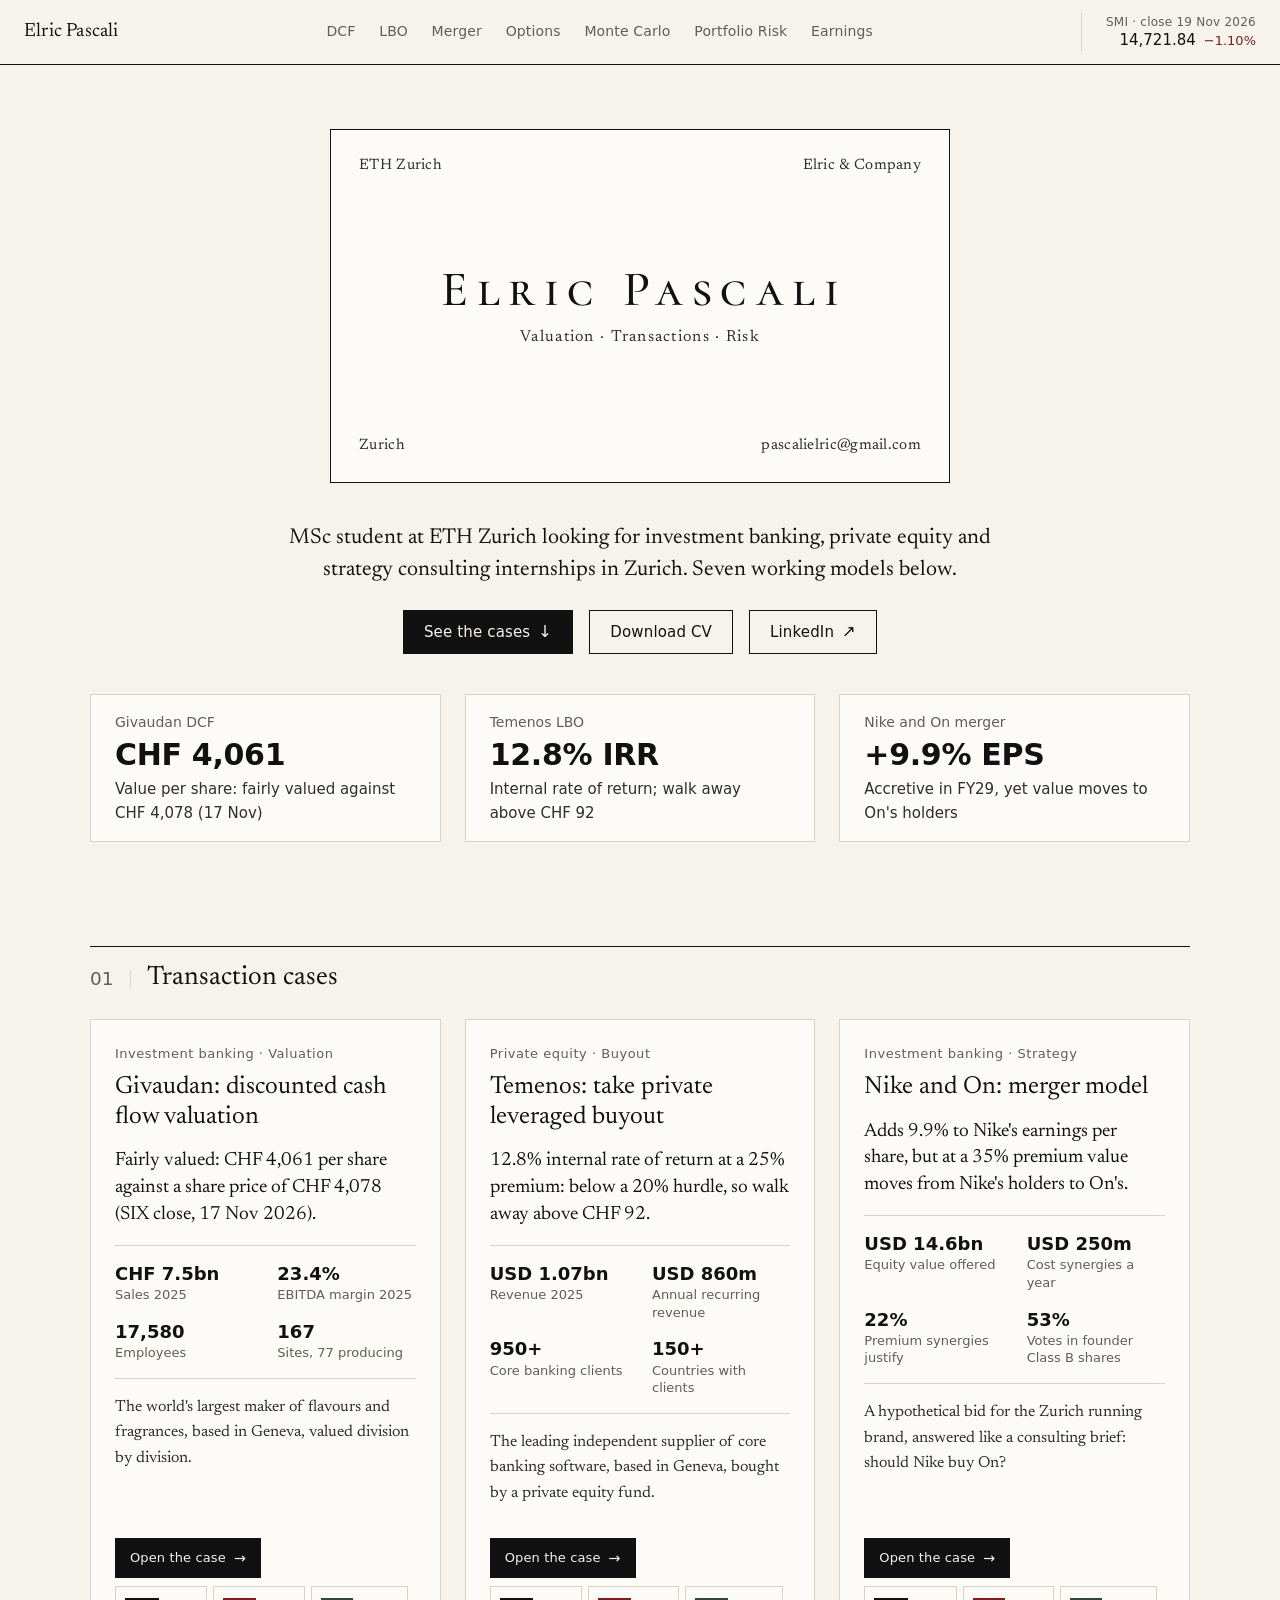
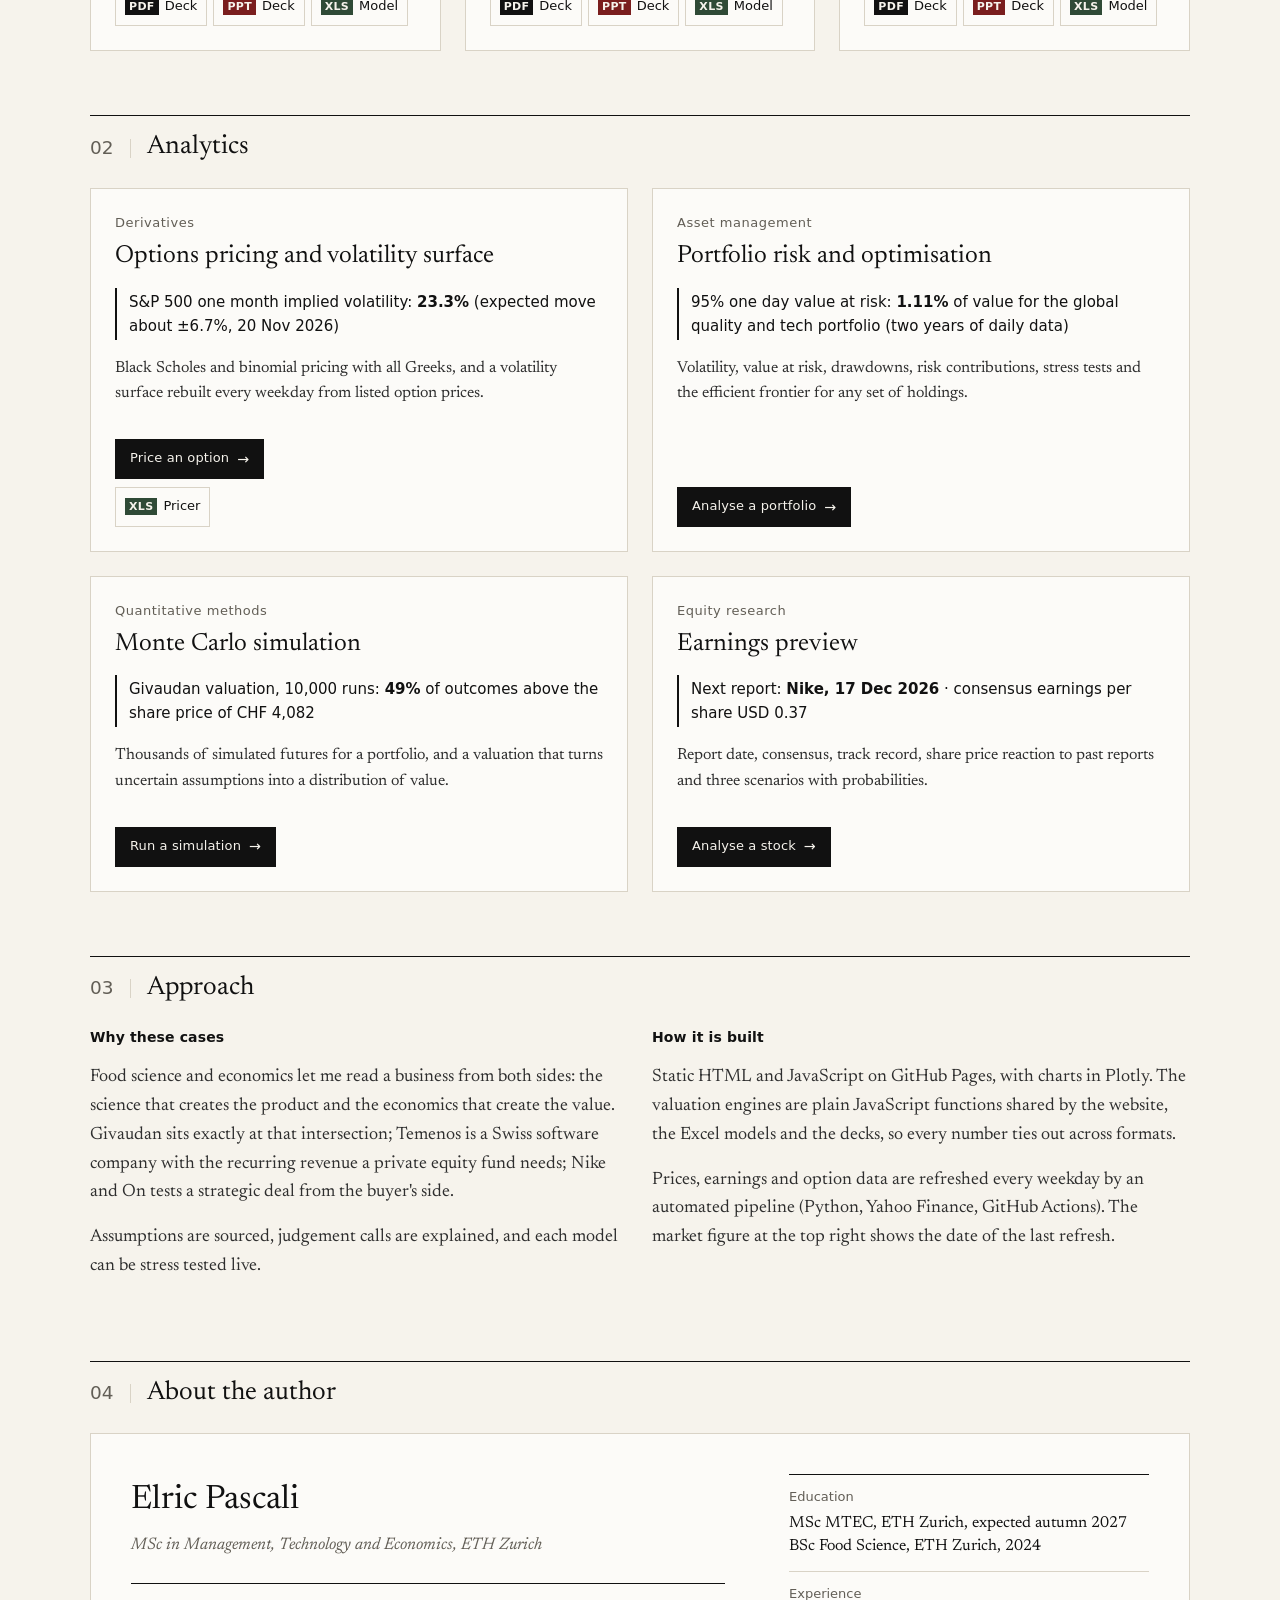
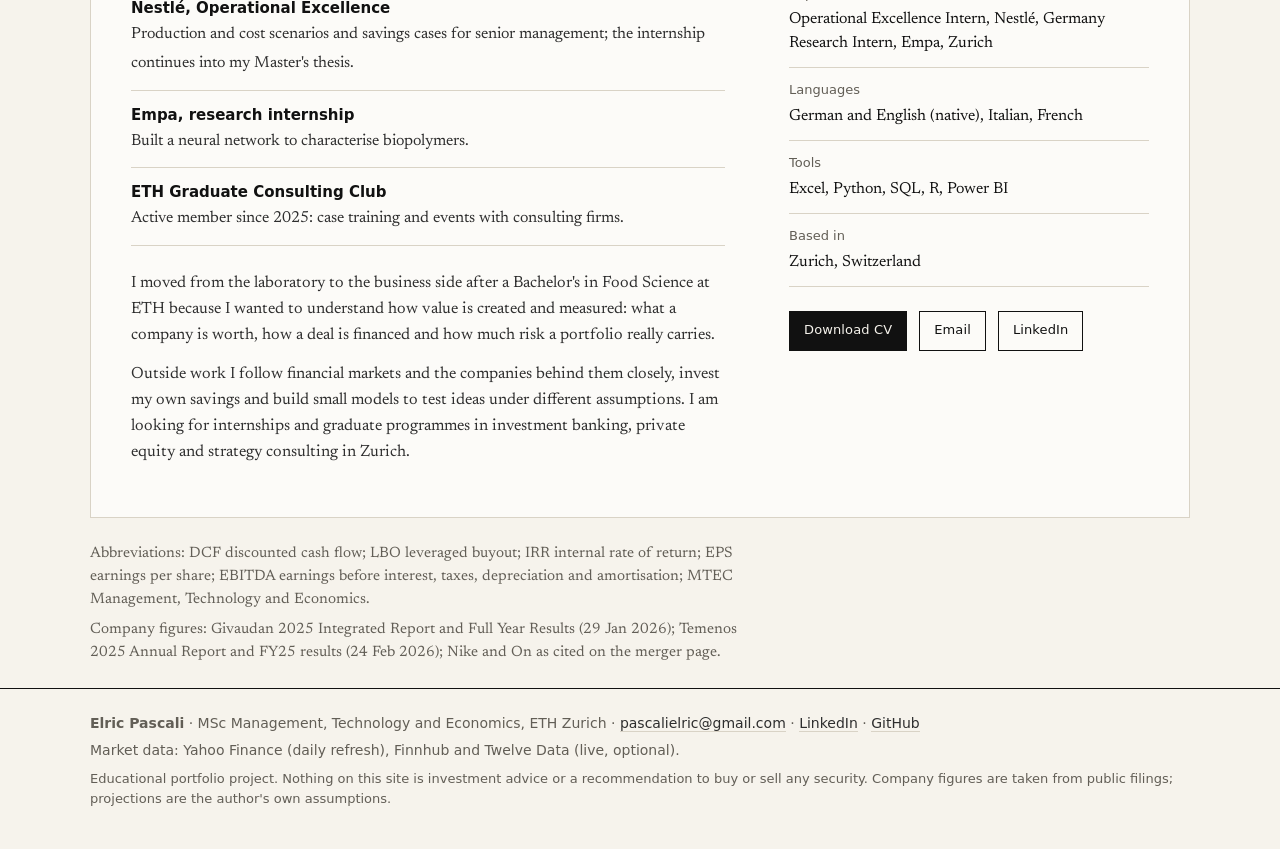
==== commit 93817908: "Decks and models: designer review fixes Business card covers, Givaudan codename, no internal notes, " ====
--- a/index.html
+++ b/index.html
@@ -34,7 +34,7 @@
       <a class="btn ghost" href="https://www.linkedin.com/in/elricpascali" rel="noopener">LinkedIn <span class="arr" aria-hidden="true">&#8599;</span></a>
     </div>
     <div class="result-tiles">
-      <a class="tile" href="dcf.html"><div class="t">Givaudan DCF</div><div class="v">CHF 4,061</div><div class="s">Value per share: fairly valued against CHF 4,080</div></a>
+      <a class="tile" href="dcf.html"><div class="t">Givaudan DCF</div><div class="v">CHF 4,061</div><div class="s">Value per share: fairly valued against CHF 4,078 (17 Nov)</div></a>
       <a class="tile" href="lbo.html"><div class="t">Temenos LBO</div><div class="v">12.8% IRR</div><div class="s">Internal rate of return; walk away above CHF 92</div></a>
       <a class="tile" href="merger.html"><div class="t">Nike and On merger</div><div class="v">+9.9% EPS</div><div class="s">Accretive in FY29, yet value moves to On's holders</div></a>
     </div>
@@ -47,7 +47,7 @@
     <article class="project-card case" data-href="dcf.html">
       <span class="tag">Investment banking &middot; Valuation</span>
       <h3 class="title"><a href="dcf.html">Givaudan: discounted cash flow valuation</a></h3>
-      <p class="finding">Fairly valued: CHF 4,061 per share against a share price of about CHF 4,080.</p>
+      <p class="finding">Fairly valued: CHF 4,061 per share against a share price of CHF 4,078 (SIX close, 17 Nov 2026).</p>
       <div class="facts">
         <div><b>CHF 7.5bn</b>Sales 2025</div>
         <div><b>23.4%</b>EBITDA margin 2025</div>
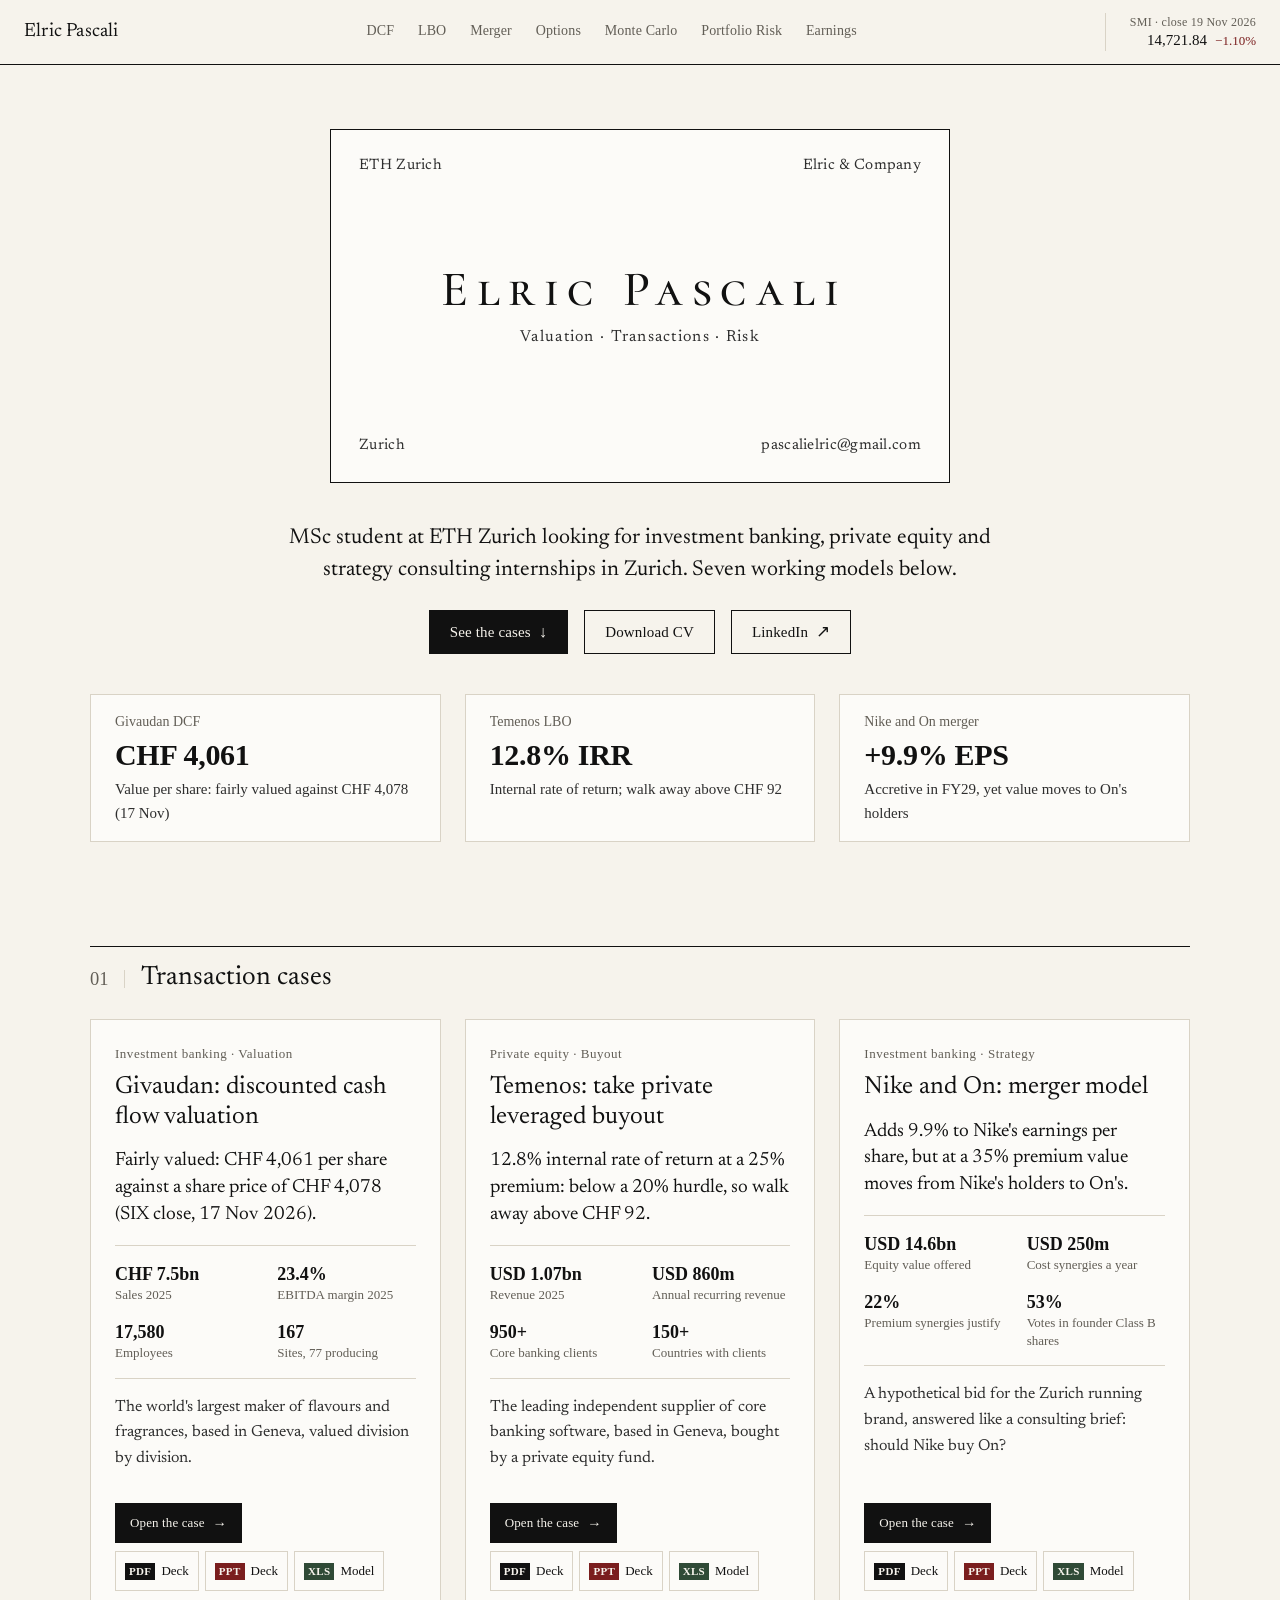
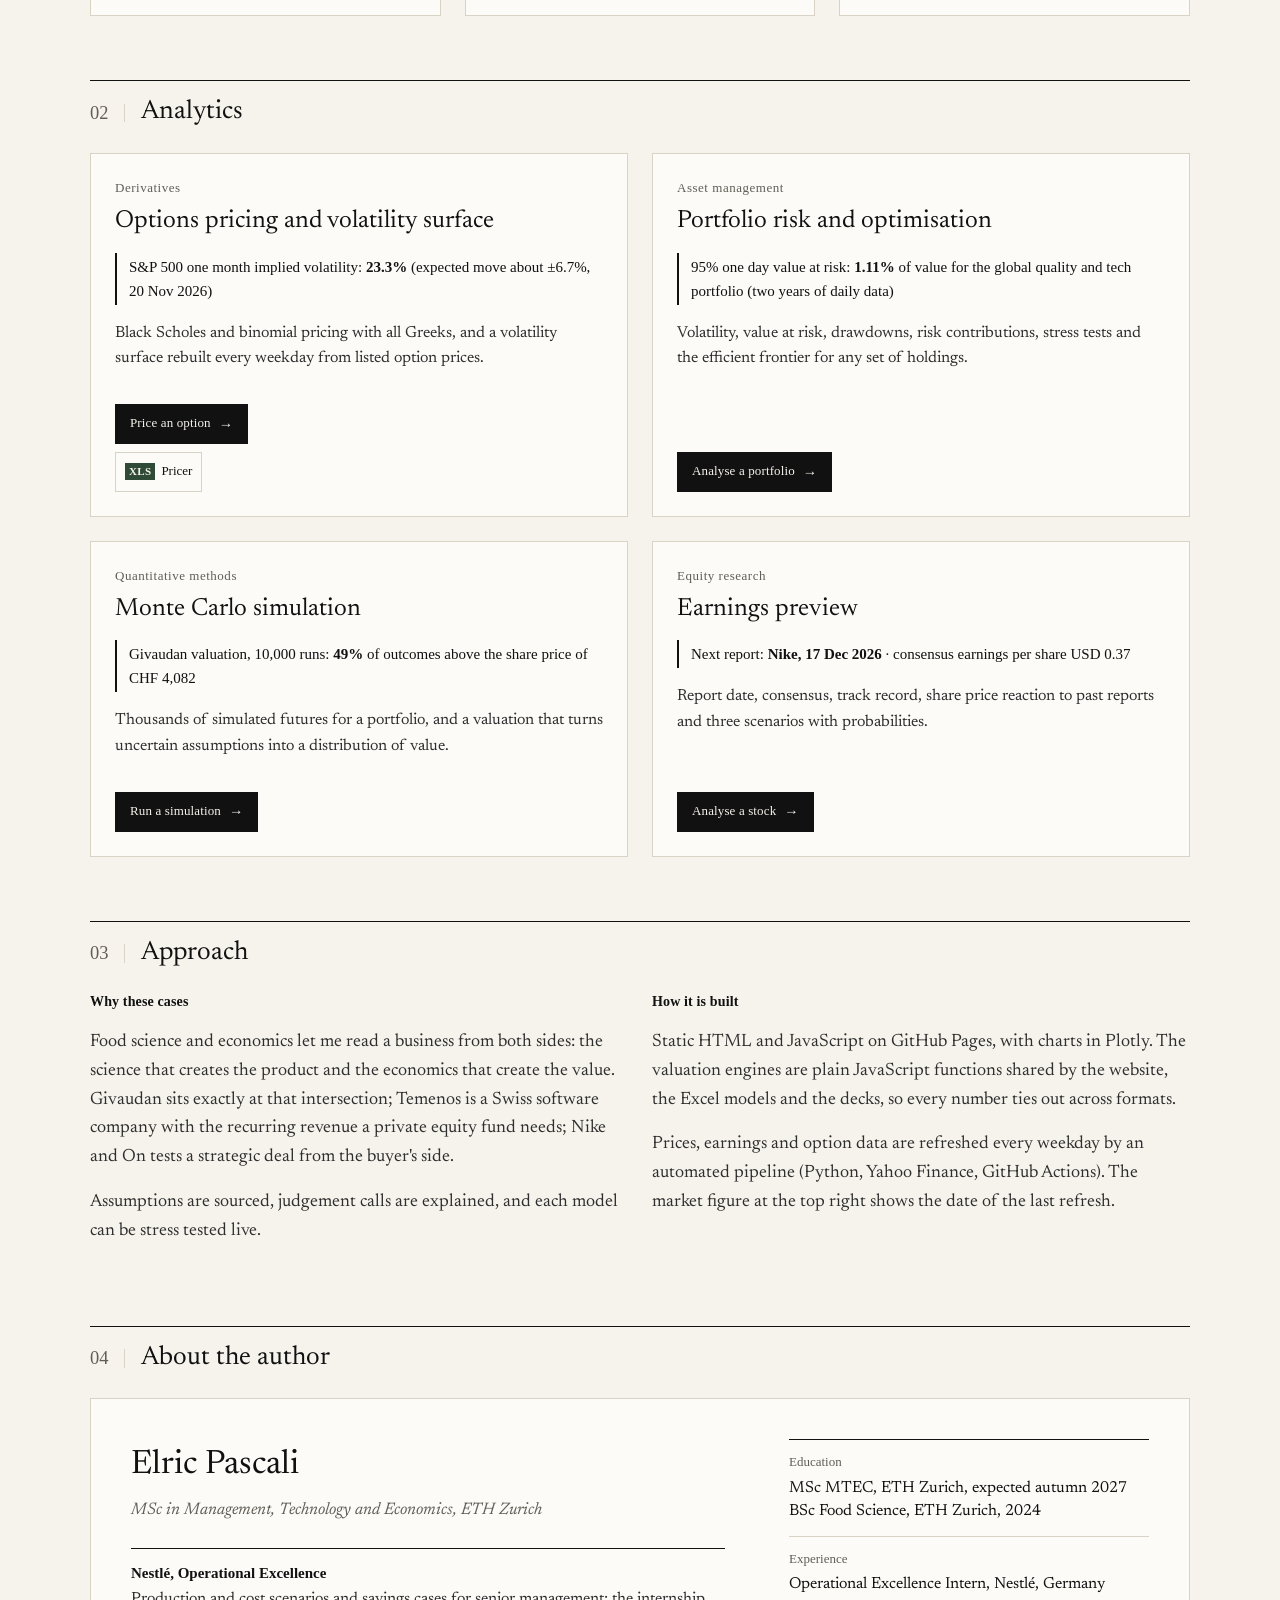
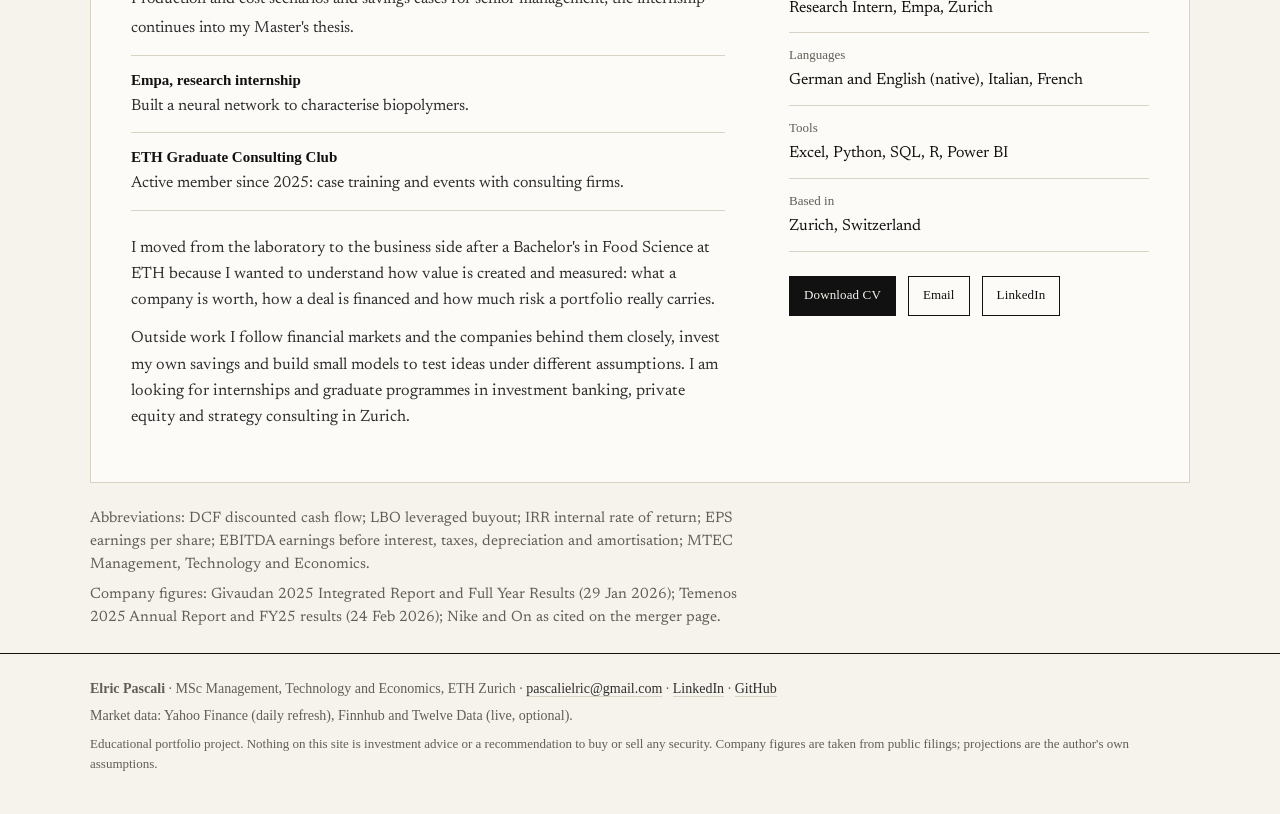
==== commit 4ff87989: "Labels, axes and chart text in Times New Roman Co-Authored-By: Claude Opus 5.5 <noreply@anthropic.co" ====
--- a/index.html
+++ b/index.html
@@ -13,11 +13,10 @@
 <meta name="twitter:card" content="summary_large_image">
 <link rel="icon" href="img/favicon.svg" type="image/svg+xml">
 <link rel="preload" href="fonts/newsreader-latin-opsz-normal.woff2" as="font" type="font/woff2" crossorigin>
-<link rel="preload" href="fonts/inter-latin-wght-normal.woff2" as="font" type="font/woff2" crossorigin>
-<link rel="stylesheet" href="css/style.css?v=202611201453">
-<script src="js/config.js?v=202611201453"></script><script src="js/ui.js?v=202611201453"></script><script src="js/api.js?v=202611201453"></script>
-<script src="js/engine/risk.js?v=202611201453"></script><script src="js/portfolio-kit.js?v=202611201453"></script><script src="js/engine/options.js?v=202611201453"></script>
-<script src="js/engine/dcf.js?v=202611201453"></script><script src="js/data/givaudan.js?v=202611201453"></script>
+<link rel="stylesheet" href="css/style.css?v=202611202007">
+<script src="js/config.js?v=202611202007"></script><script src="js/ui.js?v=202611202007"></script><script src="js/api.js?v=202611202007"></script>
+<script src="js/engine/risk.js?v=202611202007"></script><script src="js/portfolio-kit.js?v=202611202007"></script><script src="js/engine/options.js?v=202611202007"></script>
+<script src="js/engine/dcf.js?v=202611202007"></script><script src="js/data/givaudan.js?v=202611202007"></script>
 </head>
 <body>
 <section class="hero-card">
@@ -159,6 +158,6 @@
   <p class="note page-notes" style="margin-top:var(--s3)">Abbreviations: DCF discounted cash flow; LBO leveraged buyout; IRR internal rate of return; EPS earnings per share; EBITDA earnings before interest, taxes, depreciation and amortisation; MTEC Management, Technology and Economics.</p>
   <p class="note page-notes">Company figures: Givaudan 2025 Integrated Report and Full Year Results (29 Jan 2026); Temenos 2025 Annual Report and FY25 results (24 Feb 2026); Nike and On as cited on the merger page.</p>
 </main>
-<script src="js/pages/home.js?v=202611201453"></script>
+<script src="js/pages/home.js?v=202611202007"></script>
 </body>
 </html>
--- a/css/style.css
+++ b/css/style.css
@@ -1,5 +1,5 @@
 /* Elric Pascali: portfolio design system.
-   Words in a screen serif (Newsreader), data, labels and buttons in a sans serif with tabular figures (Inter),
+   Words in a screen serif (Newsreader), data, labels and buttons in Times New Roman (labels, axes, chart text),
    and one "card stock" moment in Cormorant SC for the name on the business card. Bone paper, black ink,
    hairline rules, square corners, no shadows. Colour is reserved for meaning: oxblood for clearly negative
    results, dark green for clearly positive ones. Spacing follows one scale: 8, 16, 24, 40, 64 pixels. */
@@ -22,7 +22,7 @@
   --pos: #2F4A36;
   --brass: #8C6D3F;
   --serif: "Newsreader", Georgia, "Times New Roman", serif;
-  --sans: "Inter", system-ui, -apple-system, "Segoe UI", Arial, sans-serif;
+  --sans: "Times New Roman", Times, "Liberation Serif", Tinos, serif;
   --card-face: "Cormorant SC", "Copperplate", "Times New Roman", serif;
   --s1: 8px; --s2: 16px; --s3: 24px; --s4: 40px; --s5: 64px;
   --label: 13px;
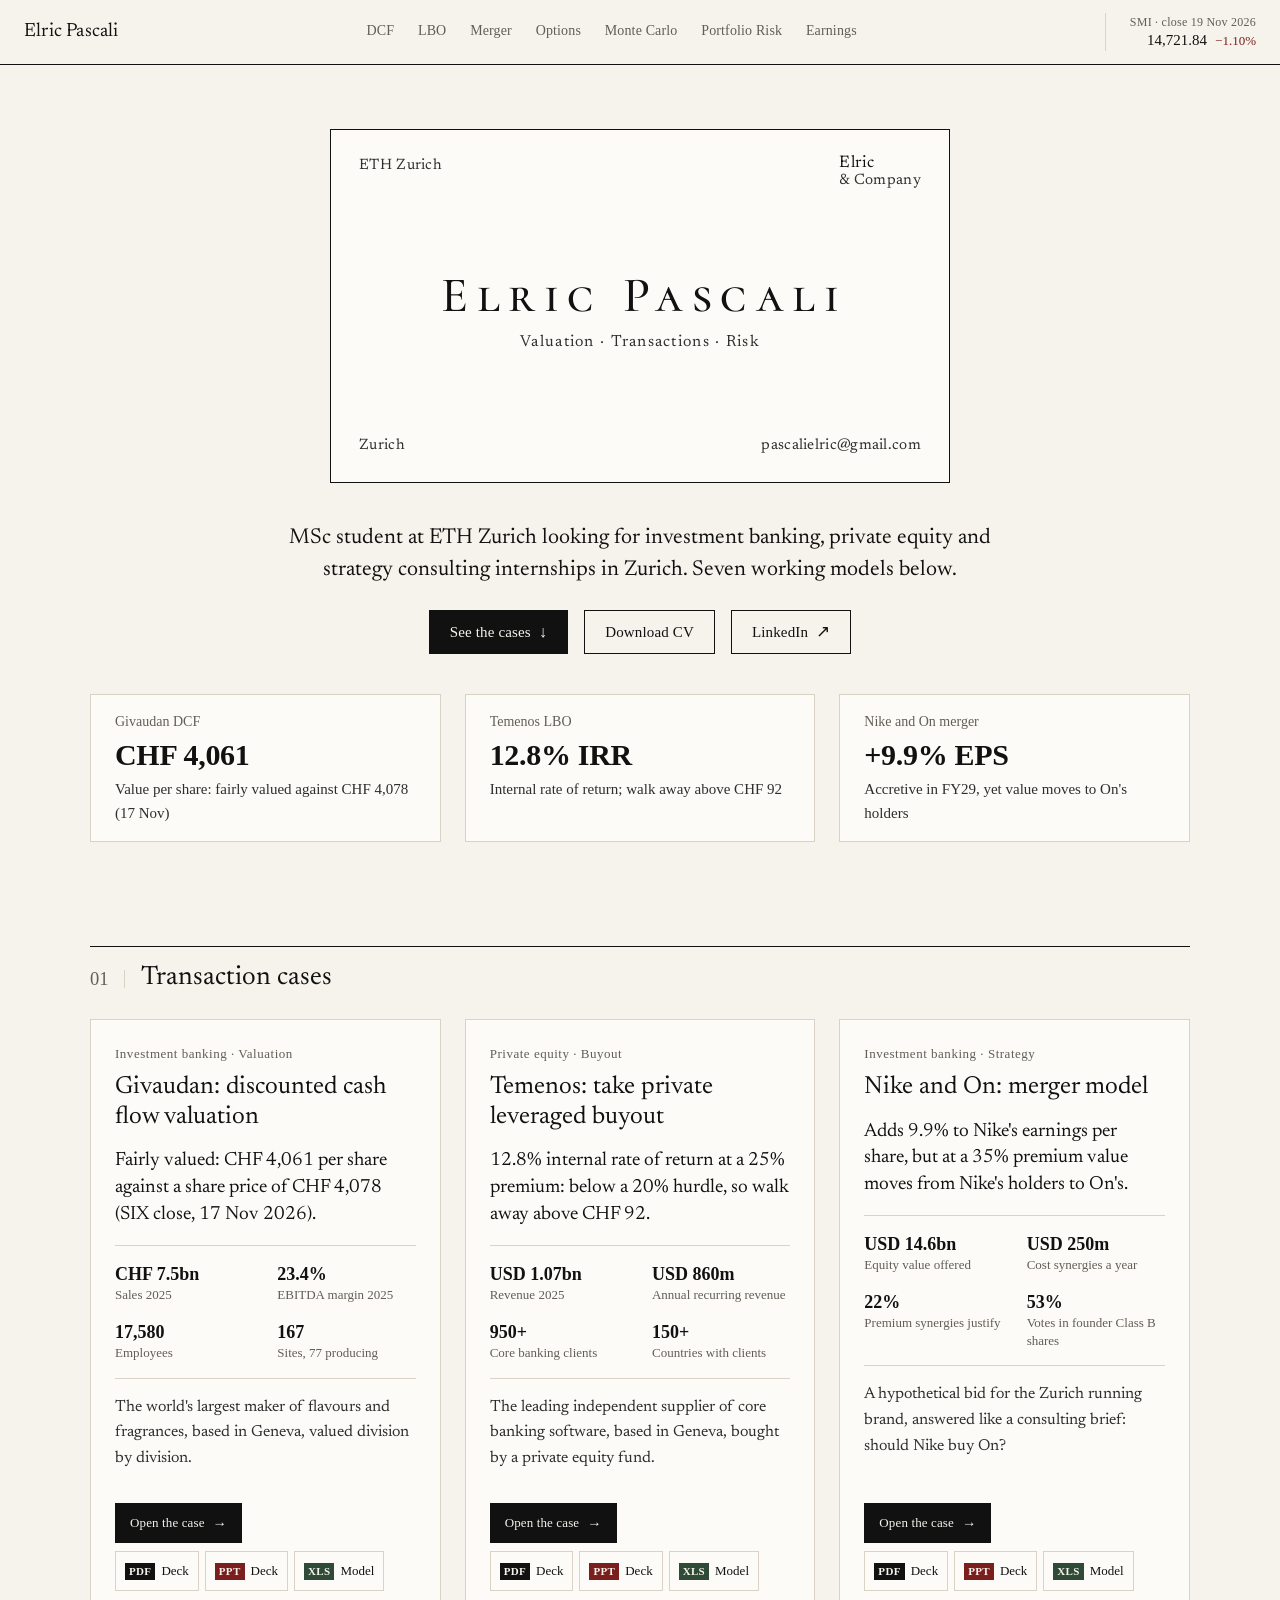
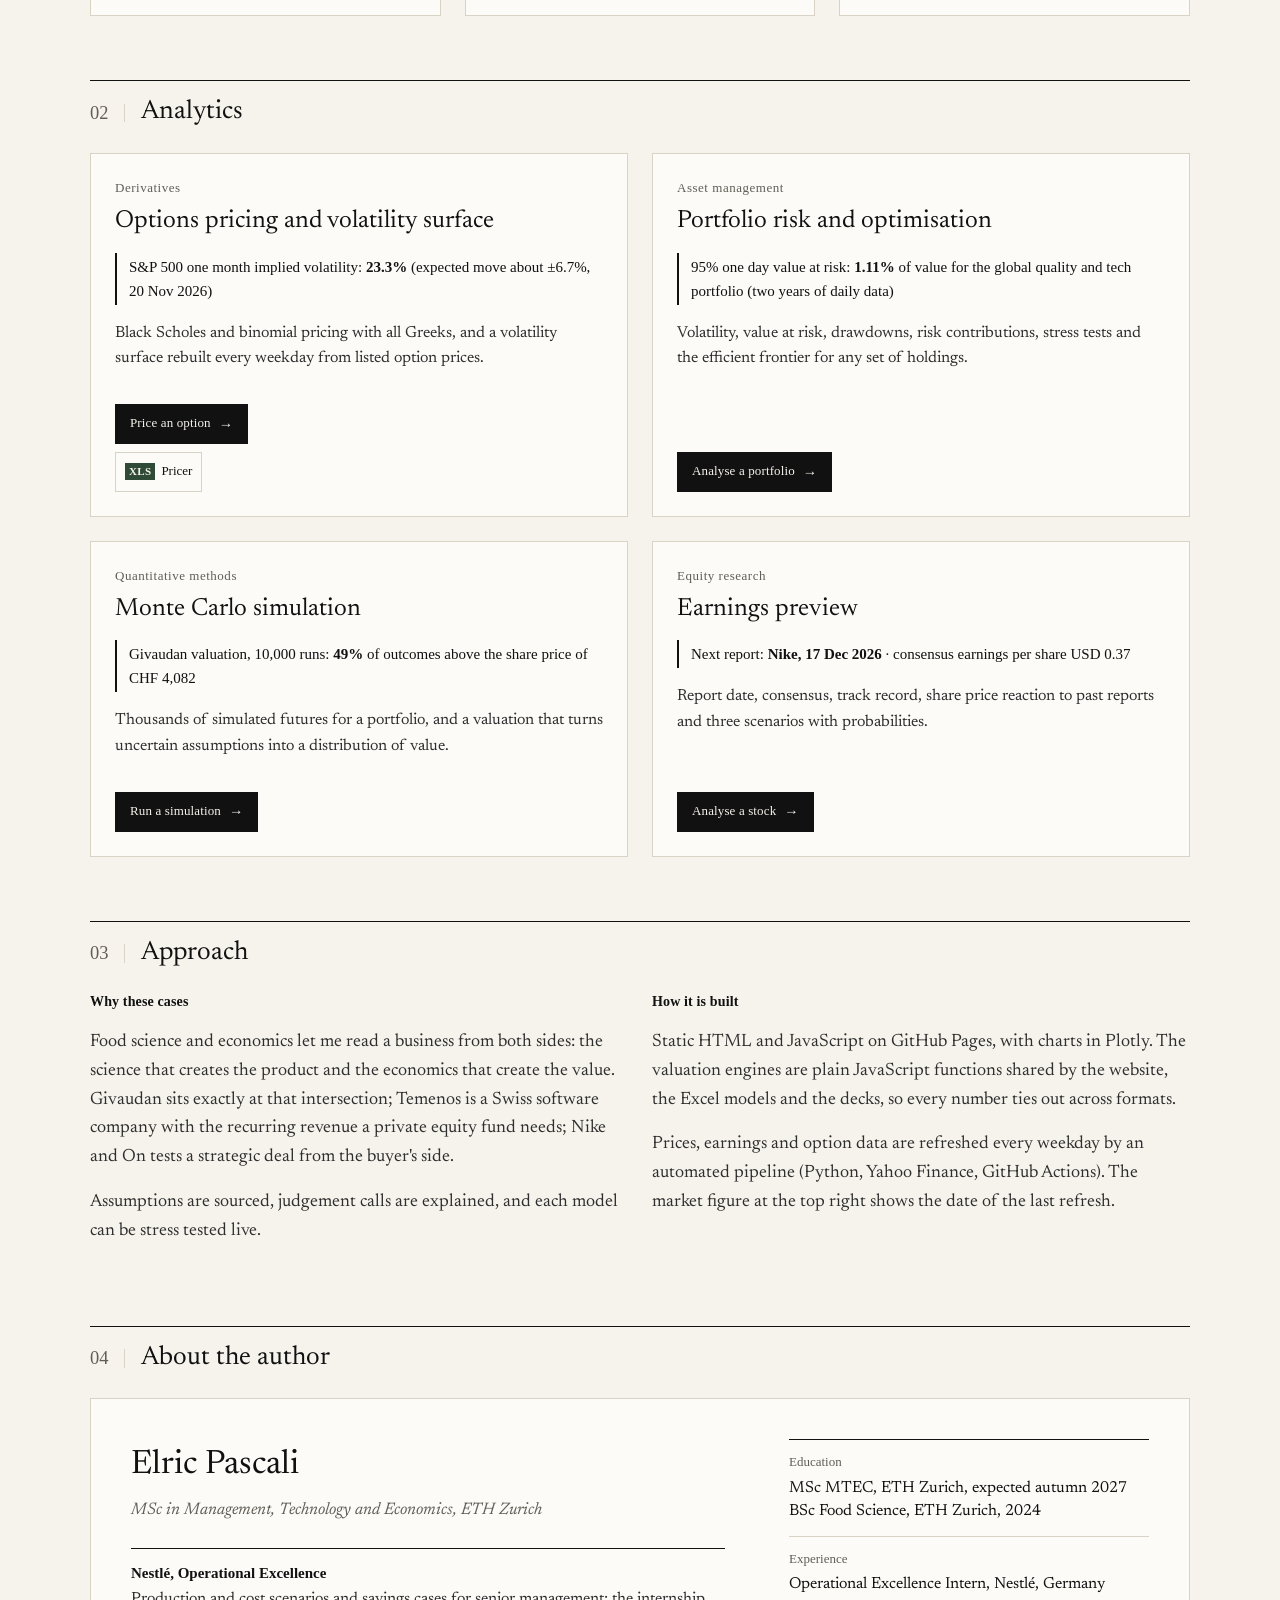
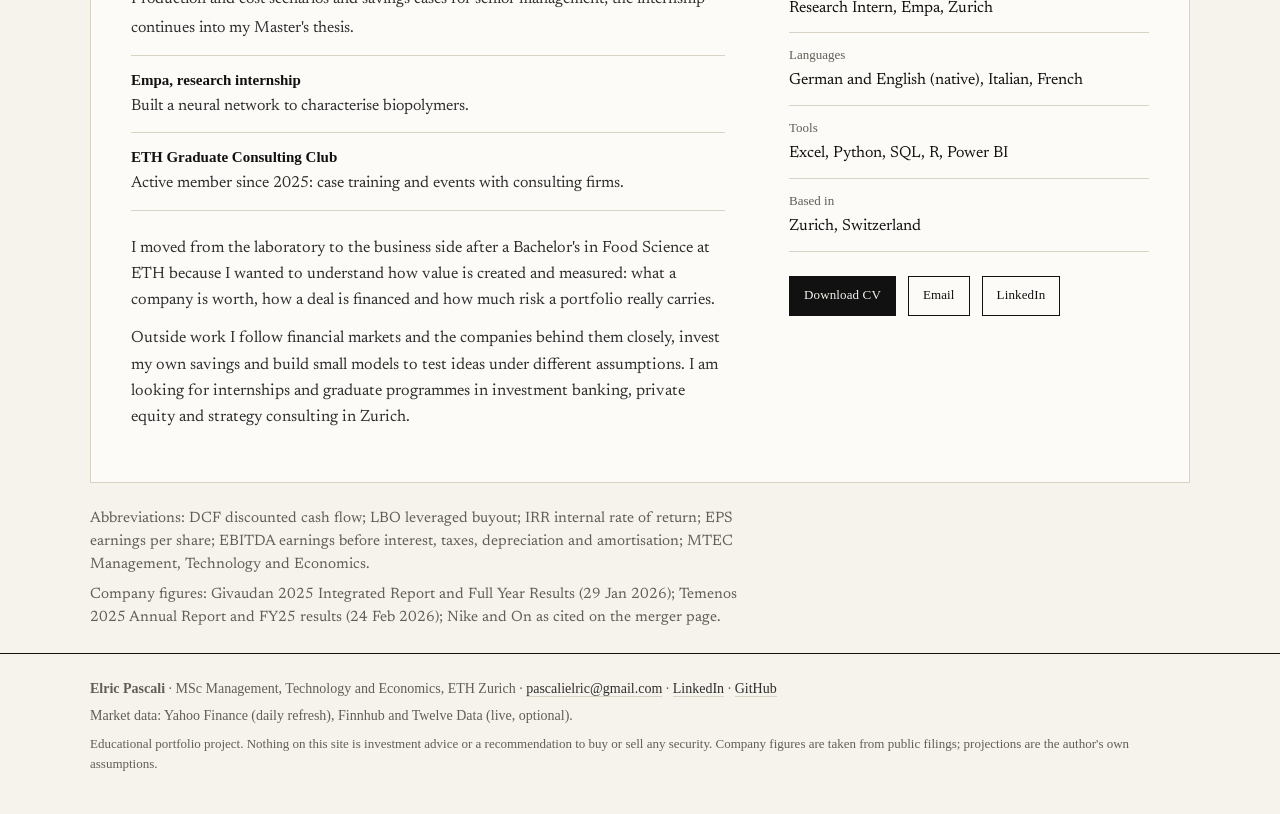
==== commit a4a9dd60: "Stacked Elric & Company wordmark on the card, deck covers and link preview Co-Authored-By: Claude Op" ====
--- a/index.html
+++ b/index.html
@@ -13,16 +13,16 @@
 <meta name="twitter:card" content="summary_large_image">
 <link rel="icon" href="img/favicon.svg" type="image/svg+xml">
 <link rel="preload" href="fonts/newsreader-latin-opsz-normal.woff2" as="font" type="font/woff2" crossorigin>
-<link rel="stylesheet" href="css/style.css?v=202611202007">
-<script src="js/config.js?v=202611202007"></script><script src="js/ui.js?v=202611202007"></script><script src="js/api.js?v=202611202007"></script>
-<script src="js/engine/risk.js?v=202611202007"></script><script src="js/portfolio-kit.js?v=202611202007"></script><script src="js/engine/options.js?v=202611202007"></script>
-<script src="js/engine/dcf.js?v=202611202007"></script><script src="js/data/givaudan.js?v=202611202007"></script>
+<link rel="stylesheet" href="css/style.css?v=202611202011">
+<script src="js/config.js?v=202611202011"></script><script src="js/ui.js?v=202611202011"></script><script src="js/api.js?v=202611202011"></script>
+<script src="js/engine/risk.js?v=202611202011"></script><script src="js/portfolio-kit.js?v=202611202011"></script><script src="js/engine/options.js?v=202611202011"></script>
+<script src="js/engine/dcf.js?v=202611202011"></script><script src="js/data/givaudan.js?v=202611202011"></script>
 </head>
 <body>
 <section class="hero-card">
   <div class="wrap">
     <div class="bcard" role="group" aria-label="Business card">
-      <div class="corner"><span>ETH Zurich</span><span>Elric &amp; Company</span></div>
+      <div class="corner"><span>ETH Zurich</span><span class="firm" aria-label="Elric and Company"><span>Elric</span><span>&amp; Company</span></span></div>
       <div class="mid"><h1>Elric Pascali</h1><div class="line">Valuation &middot; Transactions &middot; Risk</div></div>
       <div class="corner"><span>Zurich</span><a href="mailto:pascalielric@gmail.com">pascalielric@gmail.com</a></div>
     </div>
@@ -158,6 +158,6 @@
   <p class="note page-notes" style="margin-top:var(--s3)">Abbreviations: DCF discounted cash flow; LBO leveraged buyout; IRR internal rate of return; EPS earnings per share; EBITDA earnings before interest, taxes, depreciation and amortisation; MTEC Management, Technology and Economics.</p>
   <p class="note page-notes">Company figures: Givaudan 2025 Integrated Report and Full Year Results (29 Jan 2026); Temenos 2025 Annual Report and FY25 results (24 Feb 2026); Nike and On as cited on the merger page.</p>
 </main>
-<script src="js/pages/home.js?v=202611202007"></script>
+<script src="js/pages/home.js?v=202611202011"></script>
 </body>
 </html>
--- a/css/style.css
+++ b/css/style.css
@@ -104,6 +104,8 @@
 .bcard h1 { font-family: var(--card-face); font-weight: 500; font-size: clamp(2.1rem, 6vw, 3.1rem); letter-spacing: 0.17em; margin: 0 0 var(--s1); line-height: 1.1; padding-left: 0.17em; }
 .bcard .line { font-family: var(--serif); font-size: 16px; letter-spacing: 0.08em; color: var(--ink-2); }
 .bcard .corner a { border: none; color: var(--ink-2); }
+.bcard .firm { display: flex; flex-direction: column; align-items: flex-start; line-height: 1.12; }   /* stacked wordmark: "Elric" over "& Company" */
+.bcard .firm span:first-child { font-size: 1.12em; color: var(--ink); }
 .hero-card .intro { font-size: 1.35rem; line-height: 1.45; color: var(--ink); max-width: 34em; margin: var(--s4) auto var(--s3); }
 .hero-actions { display: flex; justify-content: center; gap: var(--s2); flex-wrap: wrap; }
 .result-tiles { display: grid; grid-template-columns: repeat(3, minmax(0, 1fr)); gap: var(--s3); margin-top: var(--s4); text-align: left; }
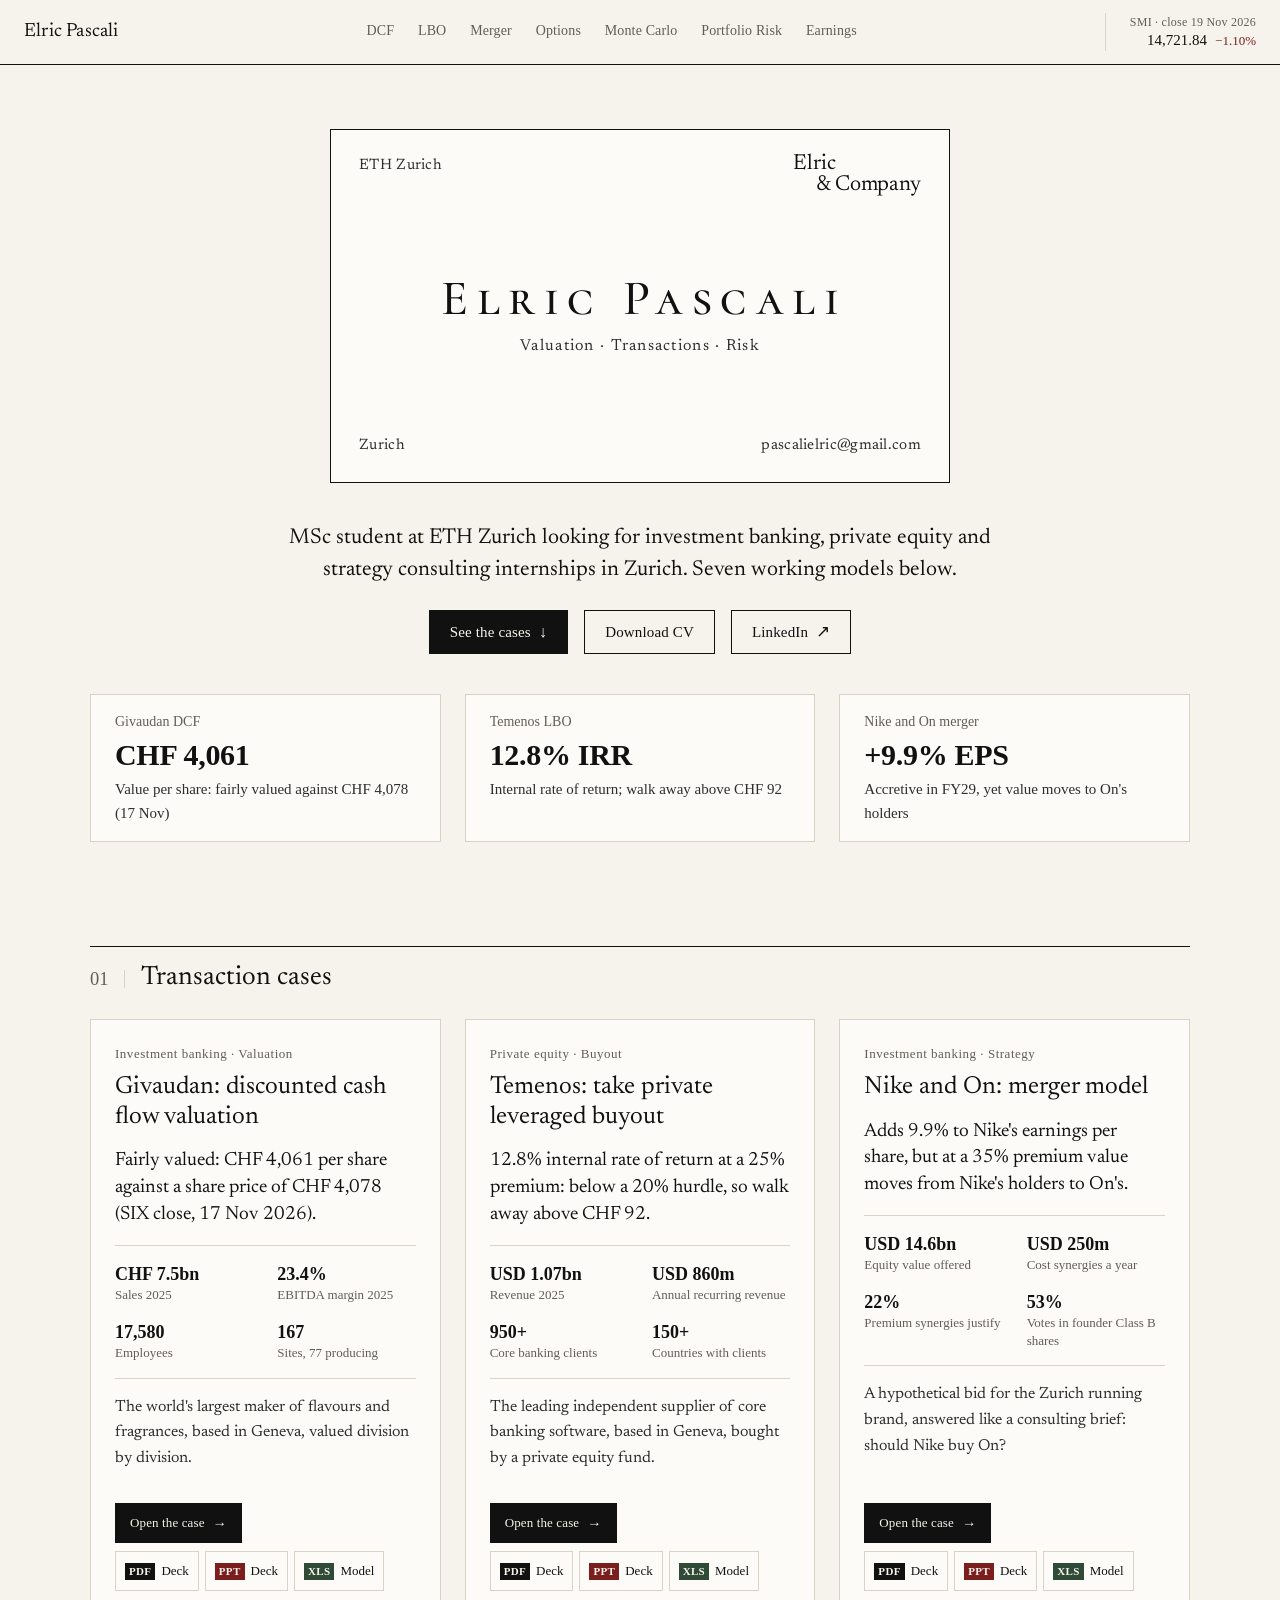
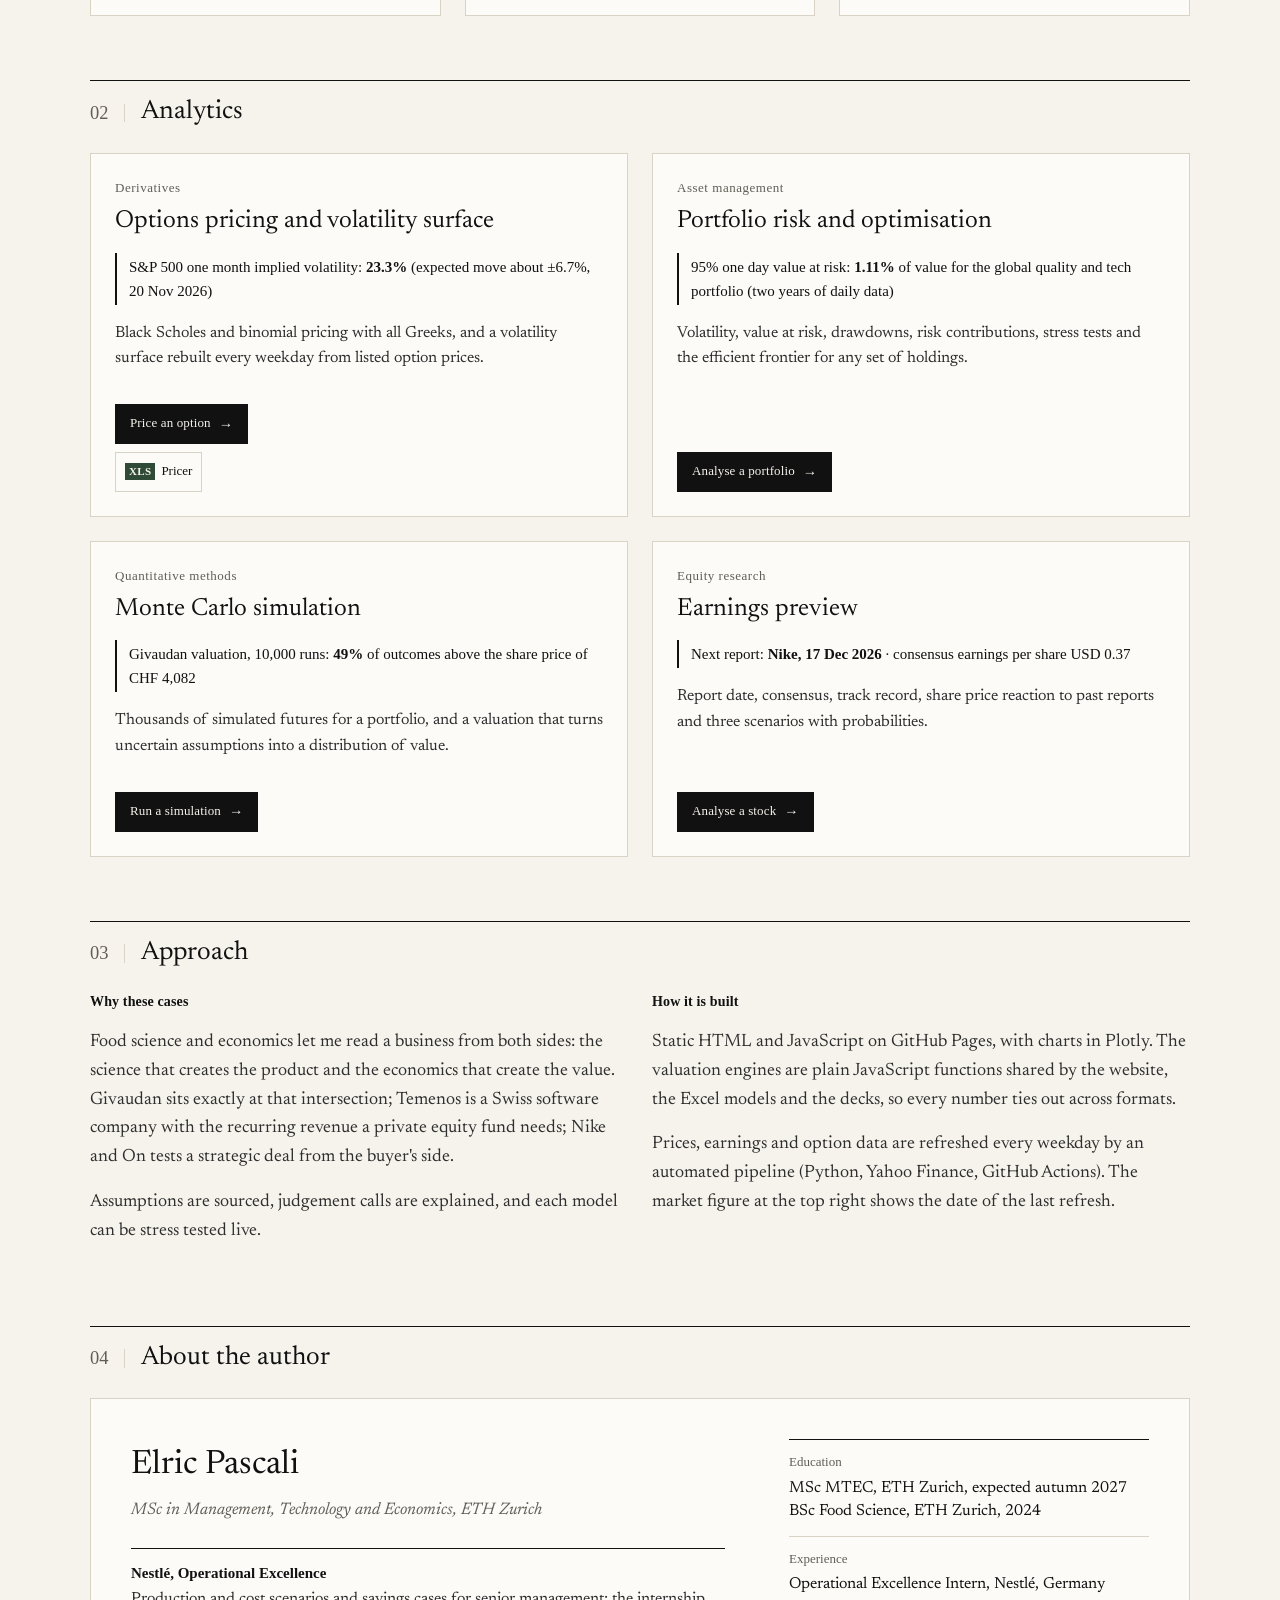
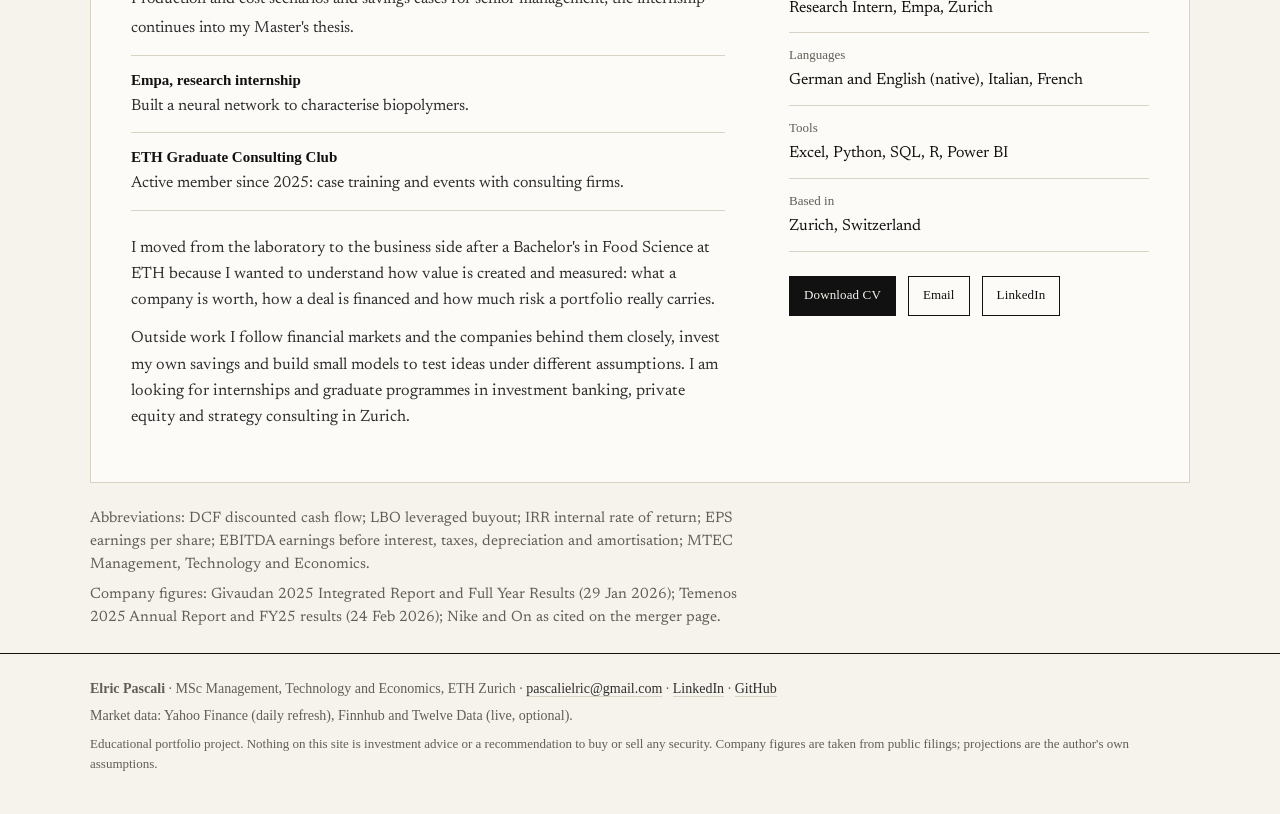
==== commit 07fc88e8: "Wordmark: Elric over an indented & Company, both lines the same size Co-Authored-By: Claude Opus 5.5" ====
--- a/index.html
+++ b/index.html
@@ -13,10 +13,10 @@
 <meta name="twitter:card" content="summary_large_image">
 <link rel="icon" href="img/favicon.svg" type="image/svg+xml">
 <link rel="preload" href="fonts/newsreader-latin-opsz-normal.woff2" as="font" type="font/woff2" crossorigin>
-<link rel="stylesheet" href="css/style.css?v=202611202011">
-<script src="js/config.js?v=202611202011"></script><script src="js/ui.js?v=202611202011"></script><script src="js/api.js?v=202611202011"></script>
-<script src="js/engine/risk.js?v=202611202011"></script><script src="js/portfolio-kit.js?v=202611202011"></script><script src="js/engine/options.js?v=202611202011"></script>
-<script src="js/engine/dcf.js?v=202611202011"></script><script src="js/data/givaudan.js?v=202611202011"></script>
+<link rel="stylesheet" href="css/style.css?v=202611202013">
+<script src="js/config.js?v=202611202013"></script><script src="js/ui.js?v=202611202013"></script><script src="js/api.js?v=202611202013"></script>
+<script src="js/engine/risk.js?v=202611202013"></script><script src="js/portfolio-kit.js?v=202611202013"></script><script src="js/engine/options.js?v=202611202013"></script>
+<script src="js/engine/dcf.js?v=202611202013"></script><script src="js/data/givaudan.js?v=202611202013"></script>
 </head>
 <body>
 <section class="hero-card">
@@ -158,6 +158,6 @@
   <p class="note page-notes" style="margin-top:var(--s3)">Abbreviations: DCF discounted cash flow; LBO leveraged buyout; IRR internal rate of return; EPS earnings per share; EBITDA earnings before interest, taxes, depreciation and amortisation; MTEC Management, Technology and Economics.</p>
   <p class="note page-notes">Company figures: Givaudan 2025 Integrated Report and Full Year Results (29 Jan 2026); Temenos 2025 Annual Report and FY25 results (24 Feb 2026); Nike and On as cited on the merger page.</p>
 </main>
-<script src="js/pages/home.js?v=202611202011"></script>
+<script src="js/pages/home.js?v=202611202013"></script>
 </body>
 </html>
--- a/css/style.css
+++ b/css/style.css
@@ -104,8 +104,9 @@
 .bcard h1 { font-family: var(--card-face); font-weight: 500; font-size: clamp(2.1rem, 6vw, 3.1rem); letter-spacing: 0.17em; margin: 0 0 var(--s1); line-height: 1.1; padding-left: 0.17em; }
 .bcard .line { font-family: var(--serif); font-size: 16px; letter-spacing: 0.08em; color: var(--ink-2); }
 .bcard .corner a { border: none; color: var(--ink-2); }
-.bcard .firm { display: flex; flex-direction: column; align-items: flex-start; line-height: 1.12; }   /* stacked wordmark: "Elric" over "& Company" */
-.bcard .firm span:first-child { font-size: 1.12em; color: var(--ink); }
+/* stacked wordmark: "Elric" over an indented "& Company", both lines the same size, set tight */
+.bcard .firm { display: flex; flex-direction: column; align-items: flex-start; font-size: 1.45em; line-height: 0.98; color: var(--ink); letter-spacing: -0.005em; }
+.bcard .firm span:last-child { padding-left: 1.05em; }
 .hero-card .intro { font-size: 1.35rem; line-height: 1.45; color: var(--ink); max-width: 34em; margin: var(--s4) auto var(--s3); }
 .hero-actions { display: flex; justify-content: center; gap: var(--s2); flex-wrap: wrap; }
 .result-tiles { display: grid; grid-template-columns: repeat(3, minmax(0, 1fr)); gap: var(--s3); margin-top: var(--s4); text-align: left; }
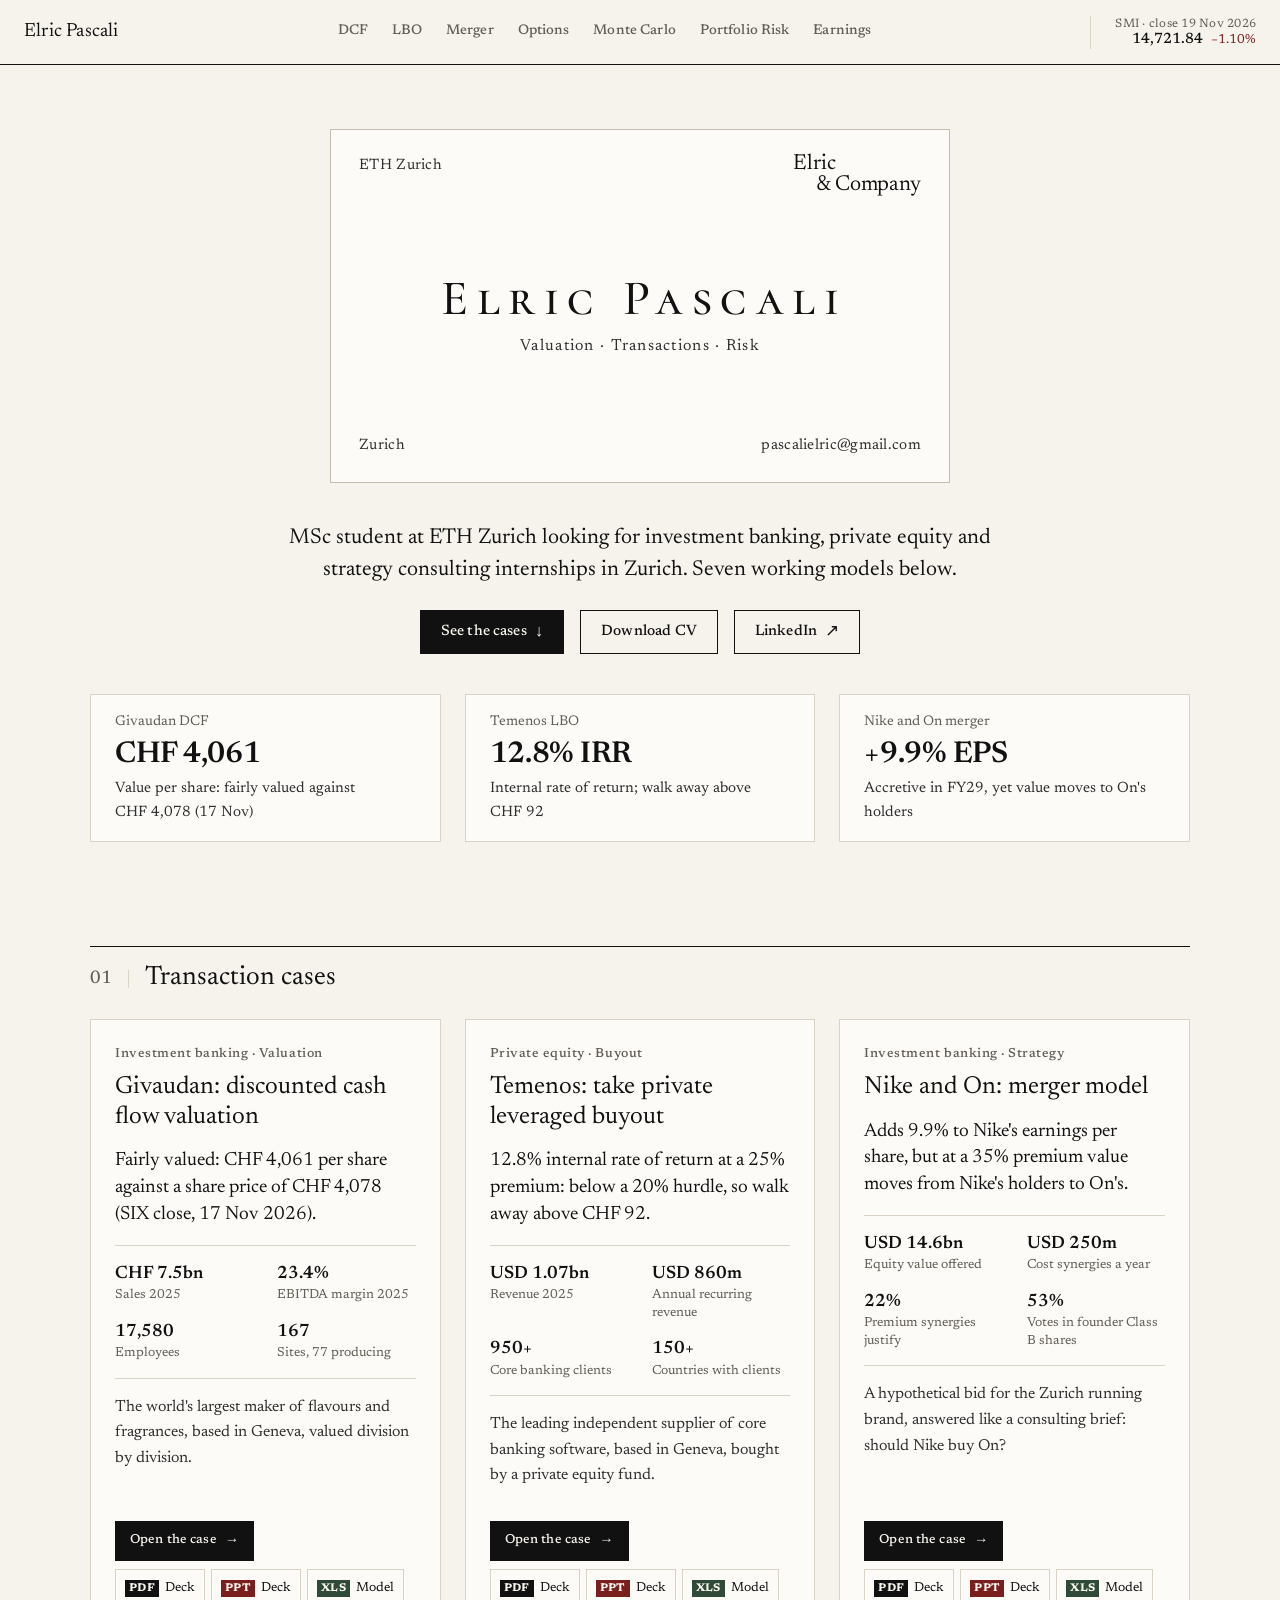
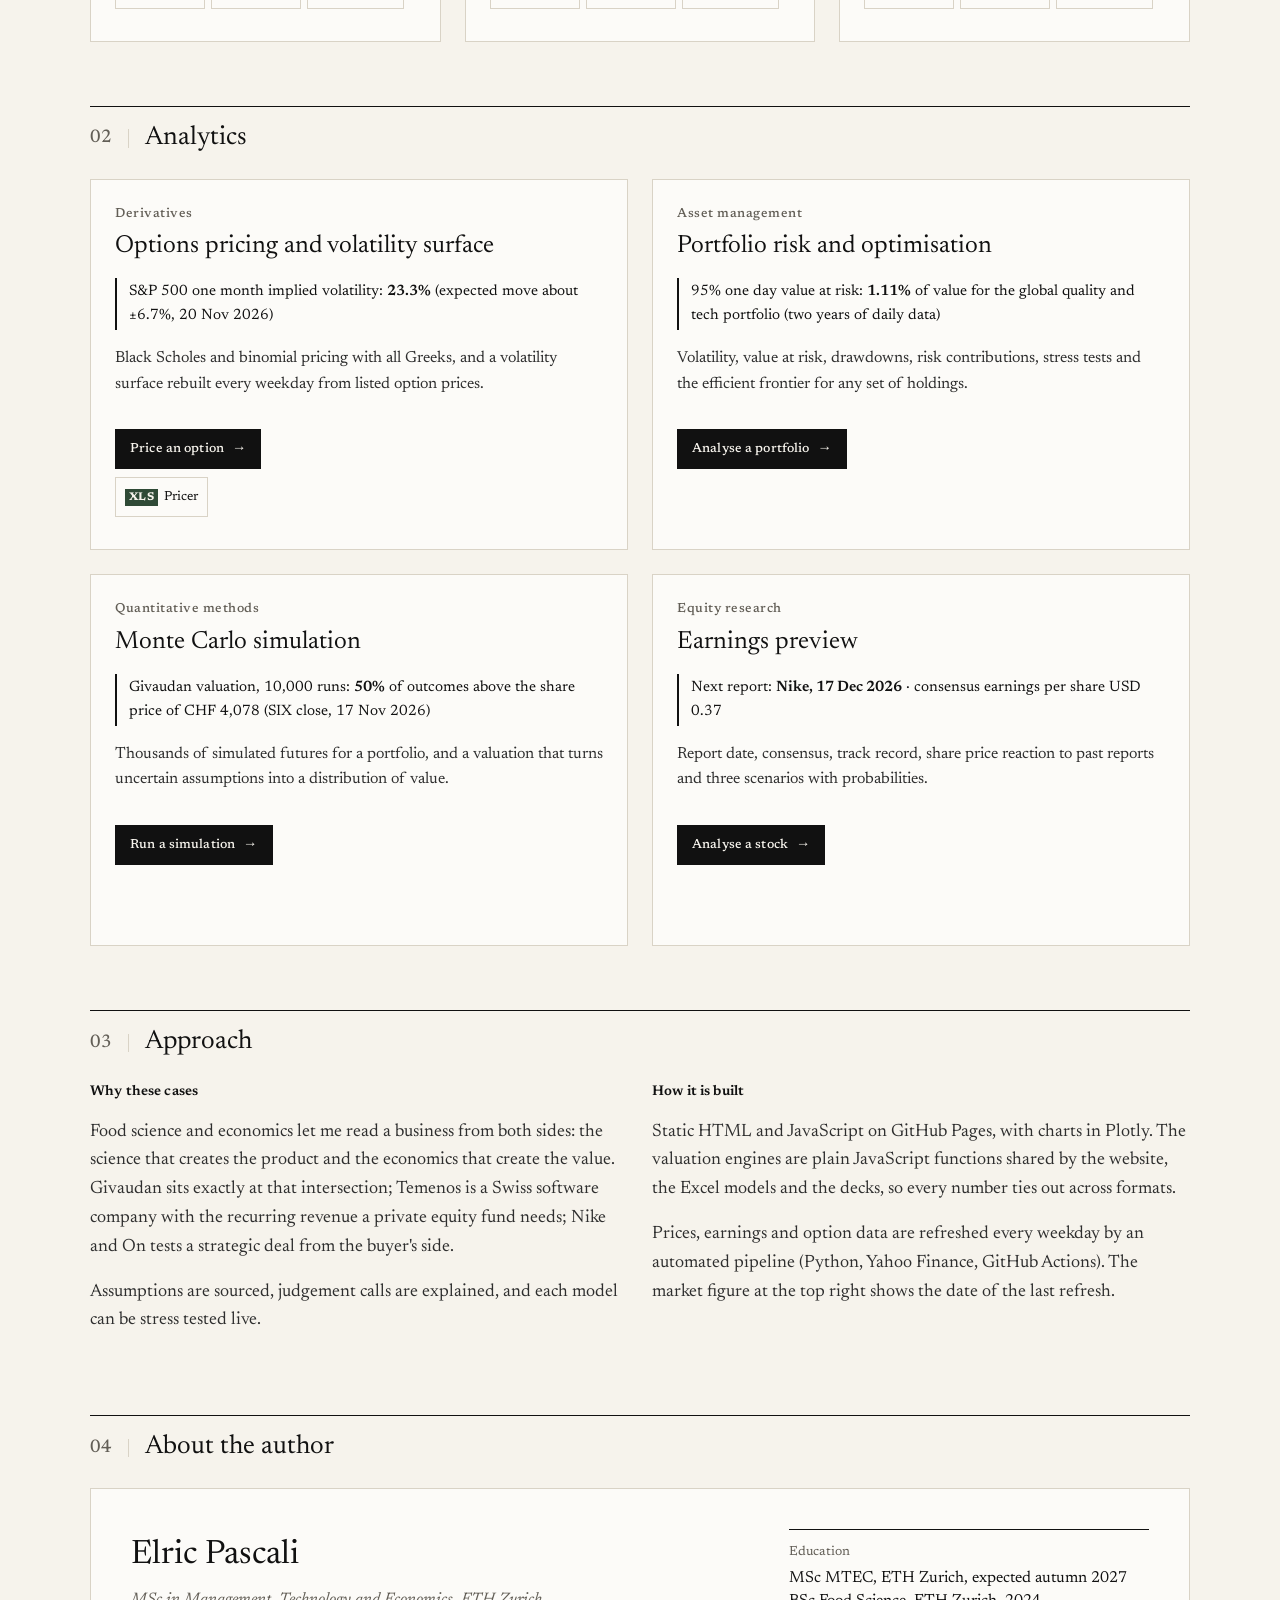
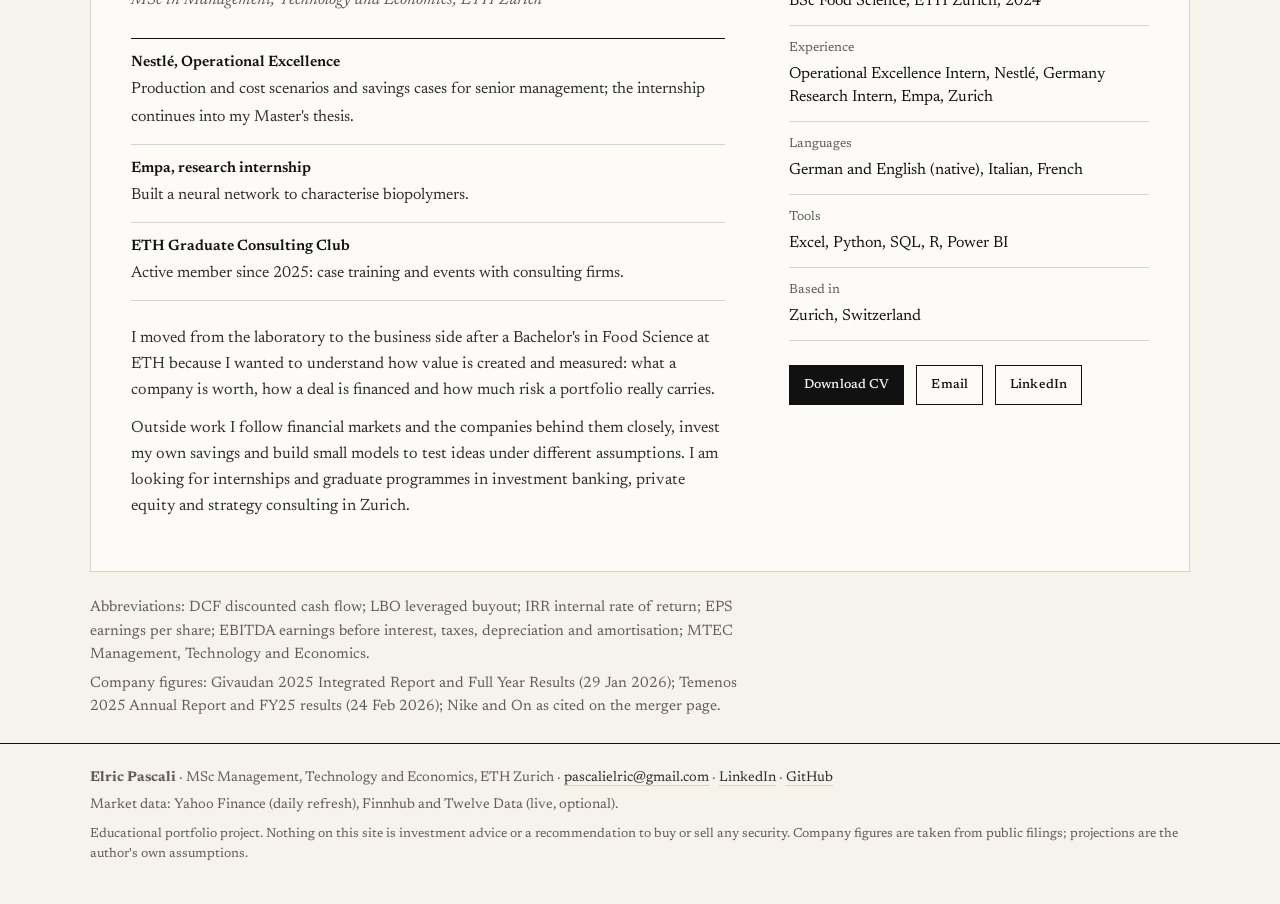
==== commit 17d51c5e: "Design review: one text face, lining figures, card border, phone header fades, Investor Day, deck fi" ====
--- a/index.html
+++ b/index.html
@@ -13,10 +13,10 @@
 <meta name="twitter:card" content="summary_large_image">
 <link rel="icon" href="img/favicon.svg" type="image/svg+xml">
 <link rel="preload" href="fonts/newsreader-latin-opsz-normal.woff2" as="font" type="font/woff2" crossorigin>
-<link rel="stylesheet" href="css/style.css?v=202611202013">
-<script src="js/config.js?v=202611202013"></script><script src="js/ui.js?v=202611202013"></script><script src="js/api.js?v=202611202013"></script>
-<script src="js/engine/risk.js?v=202611202013"></script><script src="js/portfolio-kit.js?v=202611202013"></script><script src="js/engine/options.js?v=202611202013"></script>
-<script src="js/engine/dcf.js?v=202611202013"></script><script src="js/data/givaudan.js?v=202611202013"></script>
+<link rel="stylesheet" href="css/style.css?v=202611202125">
+<script src="js/config.js?v=202611202125"></script><script src="js/ui.js?v=202611202125"></script><script src="js/api.js?v=202611202125"></script>
+<script src="js/engine/risk.js?v=202611202125"></script><script src="js/portfolio-kit.js?v=202611202125"></script><script src="js/engine/options.js?v=202611202125"></script>
+<script src="js/engine/dcf.js?v=202611202125"></script><script src="js/data/givaudan.js?v=202611202125"></script>
 </head>
 <body>
 <section class="hero-card">
@@ -33,8 +33,8 @@
       <a class="btn ghost" href="https://www.linkedin.com/in/elricpascali" rel="noopener">LinkedIn <span class="arr" aria-hidden="true">&#8599;</span></a>
     </div>
     <div class="result-tiles">
-      <a class="tile" href="dcf.html"><div class="t">Givaudan DCF</div><div class="v">CHF 4,061</div><div class="s">Value per share: fairly valued against CHF 4,078 (17 Nov)</div></a>
-      <a class="tile" href="lbo.html"><div class="t">Temenos LBO</div><div class="v">12.8% IRR</div><div class="s">Internal rate of return; walk away above CHF 92</div></a>
+      <a class="tile" href="dcf.html"><div class="t">Givaudan DCF</div><div class="v">CHF&nbsp;4,061</div><div class="s">Value per share: fairly valued against CHF&nbsp;4,078 (17 Nov)</div></a>
+      <a class="tile" href="lbo.html"><div class="t">Temenos LBO</div><div class="v">12.8% IRR</div><div class="s">Internal rate of return; walk away above CHF&nbsp;92</div></a>
       <a class="tile" href="merger.html"><div class="t">Nike and On merger</div><div class="v">+9.9% EPS</div><div class="s">Accretive in FY29, yet value moves to On's holders</div></a>
     </div>
   </div>
@@ -46,9 +46,9 @@
     <article class="project-card case" data-href="dcf.html">
       <span class="tag">Investment banking &middot; Valuation</span>
       <h3 class="title"><a href="dcf.html">Givaudan: discounted cash flow valuation</a></h3>
-      <p class="finding">Fairly valued: CHF 4,061 per share against a share price of CHF 4,078 (SIX close, 17 Nov 2026).</p>
+      <p class="finding">Fairly valued: CHF&nbsp;4,061 per share against a share price of CHF&nbsp;4,078 (SIX close, 17 Nov 2026).</p>
       <div class="facts">
-        <div><b>CHF 7.5bn</b>Sales 2025</div>
+        <div><b>CHF&nbsp;7.5bn</b>Sales 2025</div>
         <div><b>23.4%</b>EBITDA margin 2025</div>
         <div><b>17,580</b>Employees</div>
         <div><b>167</b>Sites, 77 producing</div>
@@ -62,10 +62,10 @@
     <article class="project-card case" data-href="lbo.html">
       <span class="tag">Private equity &middot; Buyout</span>
       <h3 class="title"><a href="lbo.html">Temenos: take private leveraged buyout</a></h3>
-      <p class="finding">12.8% internal rate of return at a 25% premium: below a 20% hurdle, so walk away above CHF 92.</p>
+      <p class="finding">12.8% internal rate of return at a 25% premium: below a 20% hurdle, so walk away above CHF&nbsp;92.</p>
       <div class="facts">
-        <div><b>USD 1.07bn</b>Revenue 2025</div>
-        <div><b>USD 860m</b>Annual recurring revenue</div>
+        <div><b>USD&nbsp;1.07bn</b>Revenue 2025</div>
+        <div><b>USD&nbsp;860m</b>Annual recurring revenue</div>
         <div><b>950+</b>Core banking clients</div>
         <div><b>150+</b>Countries with clients</div>
       </div>
@@ -80,8 +80,8 @@
       <h3 class="title"><a href="merger.html">Nike and On: merger model</a></h3>
       <p class="finding">Adds 9.9% to Nike's earnings per share, but at a 35% premium value moves from Nike's holders to On's.</p>
       <div class="facts">
-        <div><b>USD 14.6bn</b>Equity value offered</div>
-        <div><b>USD 250m</b>Cost synergies a year</div>
+        <div><b>USD&nbsp;14.6bn</b>Equity value offered</div>
+        <div><b>USD&nbsp;250m</b>Cost synergies a year</div>
         <div><b>22%</b>Premium synergies justify</div>
         <div><b>53%</b>Votes in founder Class B shares</div>
       </div>
@@ -158,6 +158,6 @@
   <p class="note page-notes" style="margin-top:var(--s3)">Abbreviations: DCF discounted cash flow; LBO leveraged buyout; IRR internal rate of return; EPS earnings per share; EBITDA earnings before interest, taxes, depreciation and amortisation; MTEC Management, Technology and Economics.</p>
   <p class="note page-notes">Company figures: Givaudan 2025 Integrated Report and Full Year Results (29 Jan 2026); Temenos 2025 Annual Report and FY25 results (24 Feb 2026); Nike and On as cited on the merger page.</p>
 </main>
-<script src="js/pages/home.js?v=202611202013"></script>
+<script src="js/pages/home.js?v=202611202125"></script>
 </body>
 </html>
--- a/css/style.css
+++ b/css/style.css
@@ -5,7 +5,6 @@
    results, dark green for clearly positive ones. Spacing follows one scale: 8, 16, 24, 40, 64 pixels. */
 @font-face { font-family: "Newsreader"; src: url("../fonts/newsreader-latin-opsz-normal.woff2") format("woff2"); font-weight: 200 800; font-style: normal; font-display: swap; }
 @font-face { font-family: "Newsreader"; src: url("../fonts/newsreader-latin-opsz-italic.woff2") format("woff2"); font-weight: 200 800; font-style: italic; font-display: swap; }
-@font-face { font-family: "Inter"; src: url("../fonts/inter-latin-wght-normal.woff2") format("woff2"); font-weight: 100 900; font-style: normal; font-display: swap; }
 @font-face { font-family: "Cormorant SC"; src: url("../fonts/cormorant-sc-latin-500-normal.woff2") format("woff2"); font-weight: 500; font-style: normal; font-display: swap; }
 
 :root {
@@ -22,7 +21,7 @@
   --pos: #2F4A36;
   --brass: #8C6D3F;
   --serif: "Newsreader", Georgia, "Times New Roman", serif;
-  --sans: "Times New Roman", Times, "Liberation Serif", Tinos, serif;
+  --sans: "Newsreader", Georgia, "Times New Roman", serif;
   --card-face: "Cormorant SC", "Copperplate", "Times New Roman", serif;
   --s1: 8px; --s2: 16px; --s3: 24px; --s4: 40px; --s5: 64px;
   --label: 13px;
@@ -30,7 +29,7 @@
 }
 * { box-sizing: border-box; }
 html { scroll-behavior: smooth; -webkit-text-size-adjust: 100%; }
-body { margin: 0; font-family: var(--serif); color: var(--ink); background: var(--paper); font-size: 18px; line-height: 1.6; -webkit-font-smoothing: antialiased; font-optical-sizing: auto; overflow-x: hidden; }
+body { margin: 0; font-family: var(--serif); color: var(--ink); background: var(--paper); font-size: 18px; line-height: 1.6; font-variant-numeric: lining-nums; -webkit-font-smoothing: antialiased; font-optical-sizing: auto; overflow-x: hidden; }
 a { color: var(--ink); text-decoration: none; border-bottom: 1px solid var(--rule); }
 a:hover { border-bottom-color: var(--ink); }
 :focus-visible { outline: 2px solid var(--ink); outline-offset: 3px; }
@@ -41,7 +40,7 @@
 p { margin: var(--s1) 0 var(--s2); color: var(--ink-2); }
 main p, main li { max-width: 72ch; }
 .wrap { max-width: 1180px; margin: 0 auto; padding: 0 var(--s4); }
-.num, td.n, th.n, .kpi .value, .facts b { font-variant-numeric: lining-nums tabular-nums; }
+.num, td.n, th.n, .kpi .value, .facts b, .tile .v, .profile-strip .value, .project-card .result b { font-variant-numeric: lining-nums tabular-nums; }
 
 /* Header */
 .topbar { position: sticky; top: 0; z-index: 50; background: var(--paper); border-bottom: 1px solid var(--ink); }
@@ -81,6 +80,7 @@
 .toc { position: sticky; top: 64px; z-index: 40; background: var(--paper); border-bottom: 1px solid var(--rule); }
 .toc-in { display: flex; gap: var(--s3); overflow-x: auto; scrollbar-width: none; padding: 0 var(--s4); max-width: 1180px; margin: 0 auto; }
 .toc-in::-webkit-scrollbar { display: none; }
+.toc-in { -webkit-mask-image: linear-gradient(to right, #000 88%, transparent); mask-image: linear-gradient(to right, #000 88%, transparent); padding-right: 64px; }
 .toc a { font-family: var(--sans); font-size: var(--label); color: var(--muted); border: none; padding: 12px 0; white-space: nowrap; border-bottom: 2px solid transparent; }
 .toc a:hover, .toc a.on { color: var(--ink); border-bottom-color: var(--ink); }
 h2[id] { scroll-margin-top: 120px; }
@@ -98,7 +98,7 @@
 
 /* Business card hero (home) */
 .hero-card { padding: var(--s5) 0 var(--s4); text-align: center; }
-.bcard { position: relative; max-width: 620px; aspect-ratio: 1.75 / 1; margin: 0 auto; background: var(--card); border: 1px solid var(--ink); display: grid; grid-template-rows: auto 1fr auto; padding: var(--s3) 28px; text-align: left; }
+.bcard { position: relative; max-width: 620px; aspect-ratio: 1.75 / 1; margin: 0 auto; background: var(--card); border: 1px solid #C4BCAD; display: grid; grid-template-rows: auto 1fr auto; padding: var(--s3) 28px; text-align: left; }
 .bcard .corner { display: flex; justify-content: space-between; font-family: var(--serif); font-size: 15px; color: var(--ink-2); letter-spacing: 0.02em; gap: var(--s2); }
 .bcard .mid { display: flex; flex-direction: column; align-items: center; justify-content: center; text-align: center; }
 .bcard h1 { font-family: var(--card-face); font-weight: 500; font-size: clamp(2.1rem, 6vw, 3.1rem); letter-spacing: 0.17em; margin: 0 0 var(--s1); line-height: 1.1; padding-left: 0.17em; }
@@ -140,6 +140,7 @@
 .files a i.ppt { background: var(--neg); }
 
 /* Company profile strip (model pages) */
+.profile-strip.two-text { grid-template-columns: 1.6fr 1.6fr repeat(3, 1fr); }
 .profile-strip { display: grid; grid-template-columns: 2.4fr repeat(4, 1fr); gap: 0; border-top: 1px solid var(--ink); border-bottom: 1px solid var(--rule); margin-top: var(--s4); }
 .profile-strip > div { padding: var(--s2) var(--s2) var(--s2) 0; }
 .profile-strip > div + div { padding-left: var(--s2); border-left: 1px solid var(--rule); }
@@ -318,6 +319,7 @@
   .mkt { order: 2; margin-left: auto; }
   .nav { order: 3; flex: 1 0 100%; justify-content: flex-start; overflow-x: auto; scrollbar-width: none; gap: var(--s3); border-top: 1px solid var(--rule); margin: 0 calc(-1 * var(--s2)); padding: 0 var(--s2); }
   .nav::-webkit-scrollbar { display: none; }
+  .nav { -webkit-mask-image: linear-gradient(to right, #000 82%, transparent); mask-image: linear-gradient(to right, #000 82%, transparent); padding-right: 48px; }
   .nav a { padding: 12px 0; font-size: 14px; }
   .toc { top: 104px; }
   h2[id] { scroll-margin-top: 160px; }
@@ -343,14 +345,14 @@
   .hero-card .intro { font-size: 1.15rem; }
   .hero-actions .btn { flex: 1 1 100%; }
   .mkt { padding-left: var(--s2); }
-  .mkt-k { display: none; }
+  .mkt-k { font-size: 11px; }
   .card { padding: var(--s2); }
   .project-card { padding: var(--s2); }
   .tree .branches > div { grid-template-columns: 1fr; gap: 6px; }
   .chart { min-height: 300px; }
 }
 @media print { .topbar, .toc, footer, .controls, .downloads { display: none; } }
-.project-card .card-foot { flex-direction: column; align-items: flex-start; }
+.project-card .card-foot { flex-direction: column; align-items: flex-start; justify-content: flex-start; min-height: 112px; }
 .project-card .card-foot .files a { padding: 0 9px; }
 .project-card .card-foot .files { gap: 6px; }
 /* Grid items may shrink below their content width; wide tables scroll inside their own wrapper instead */
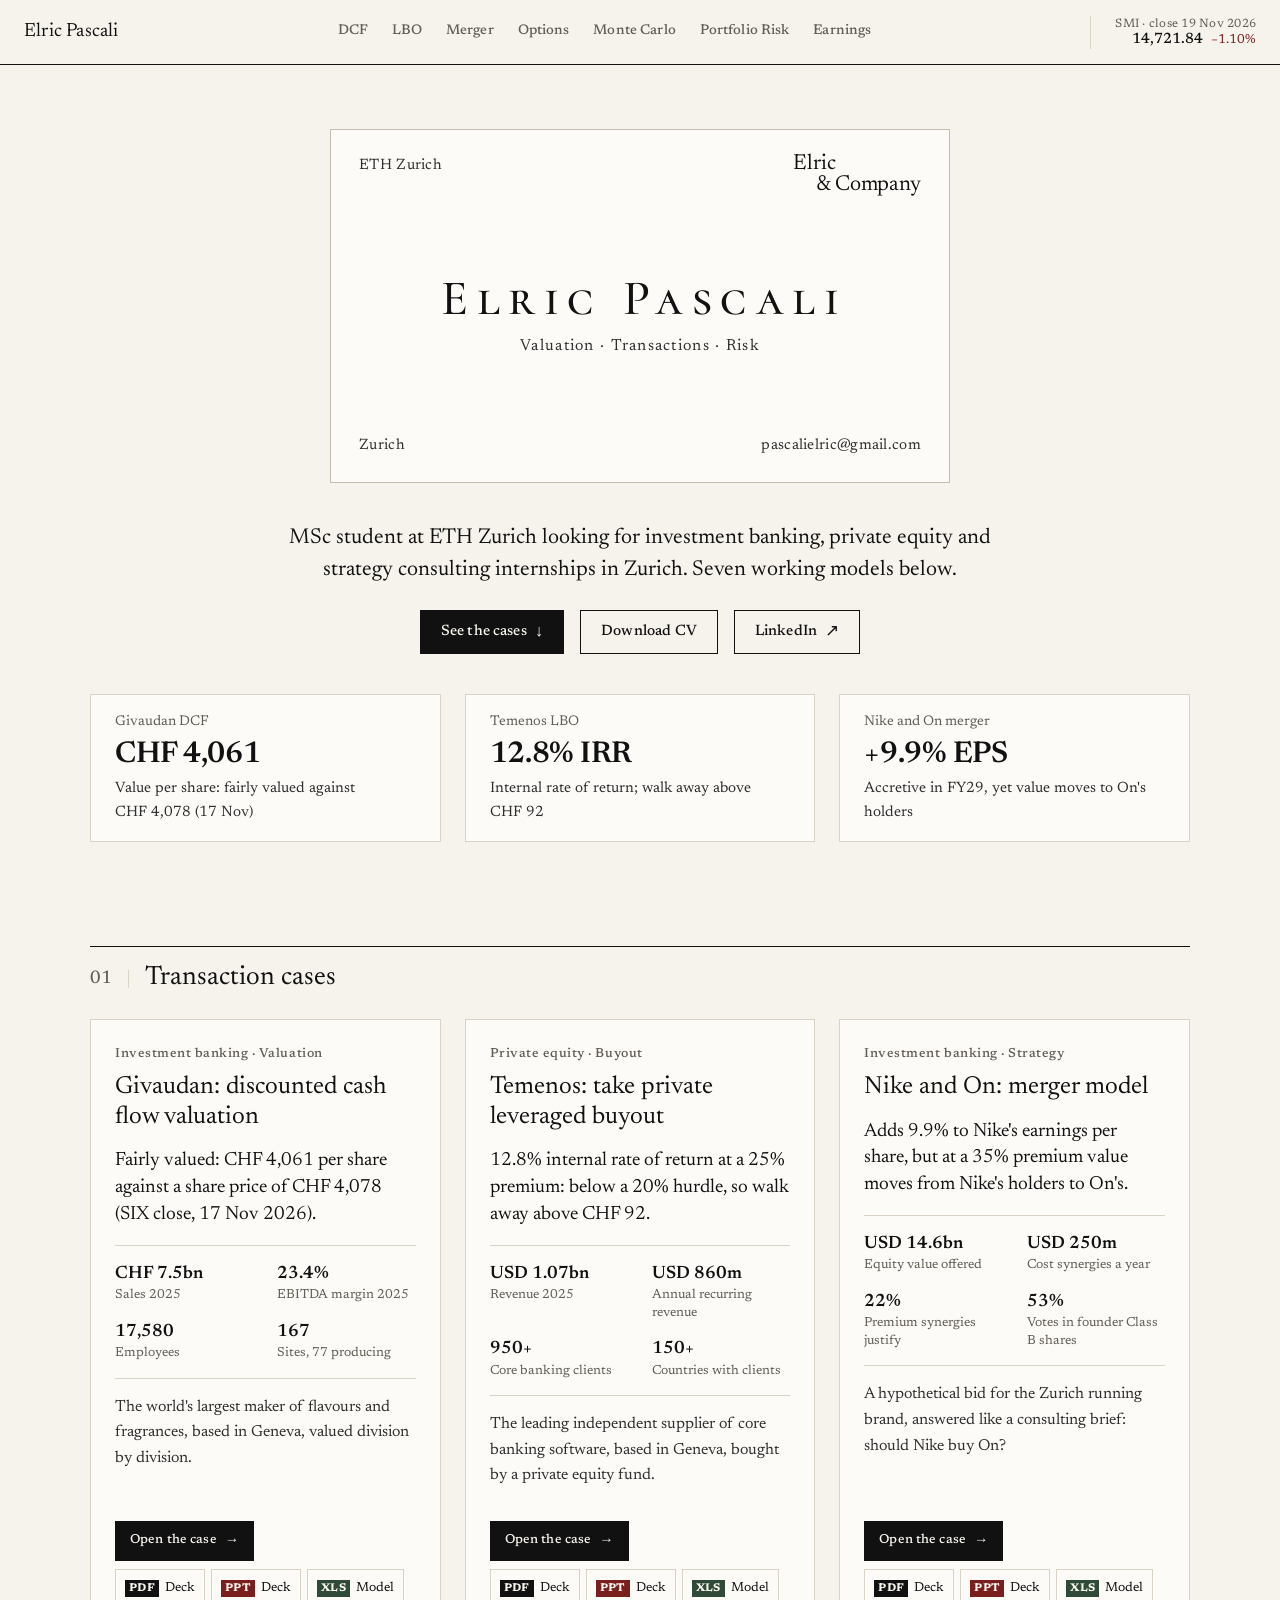
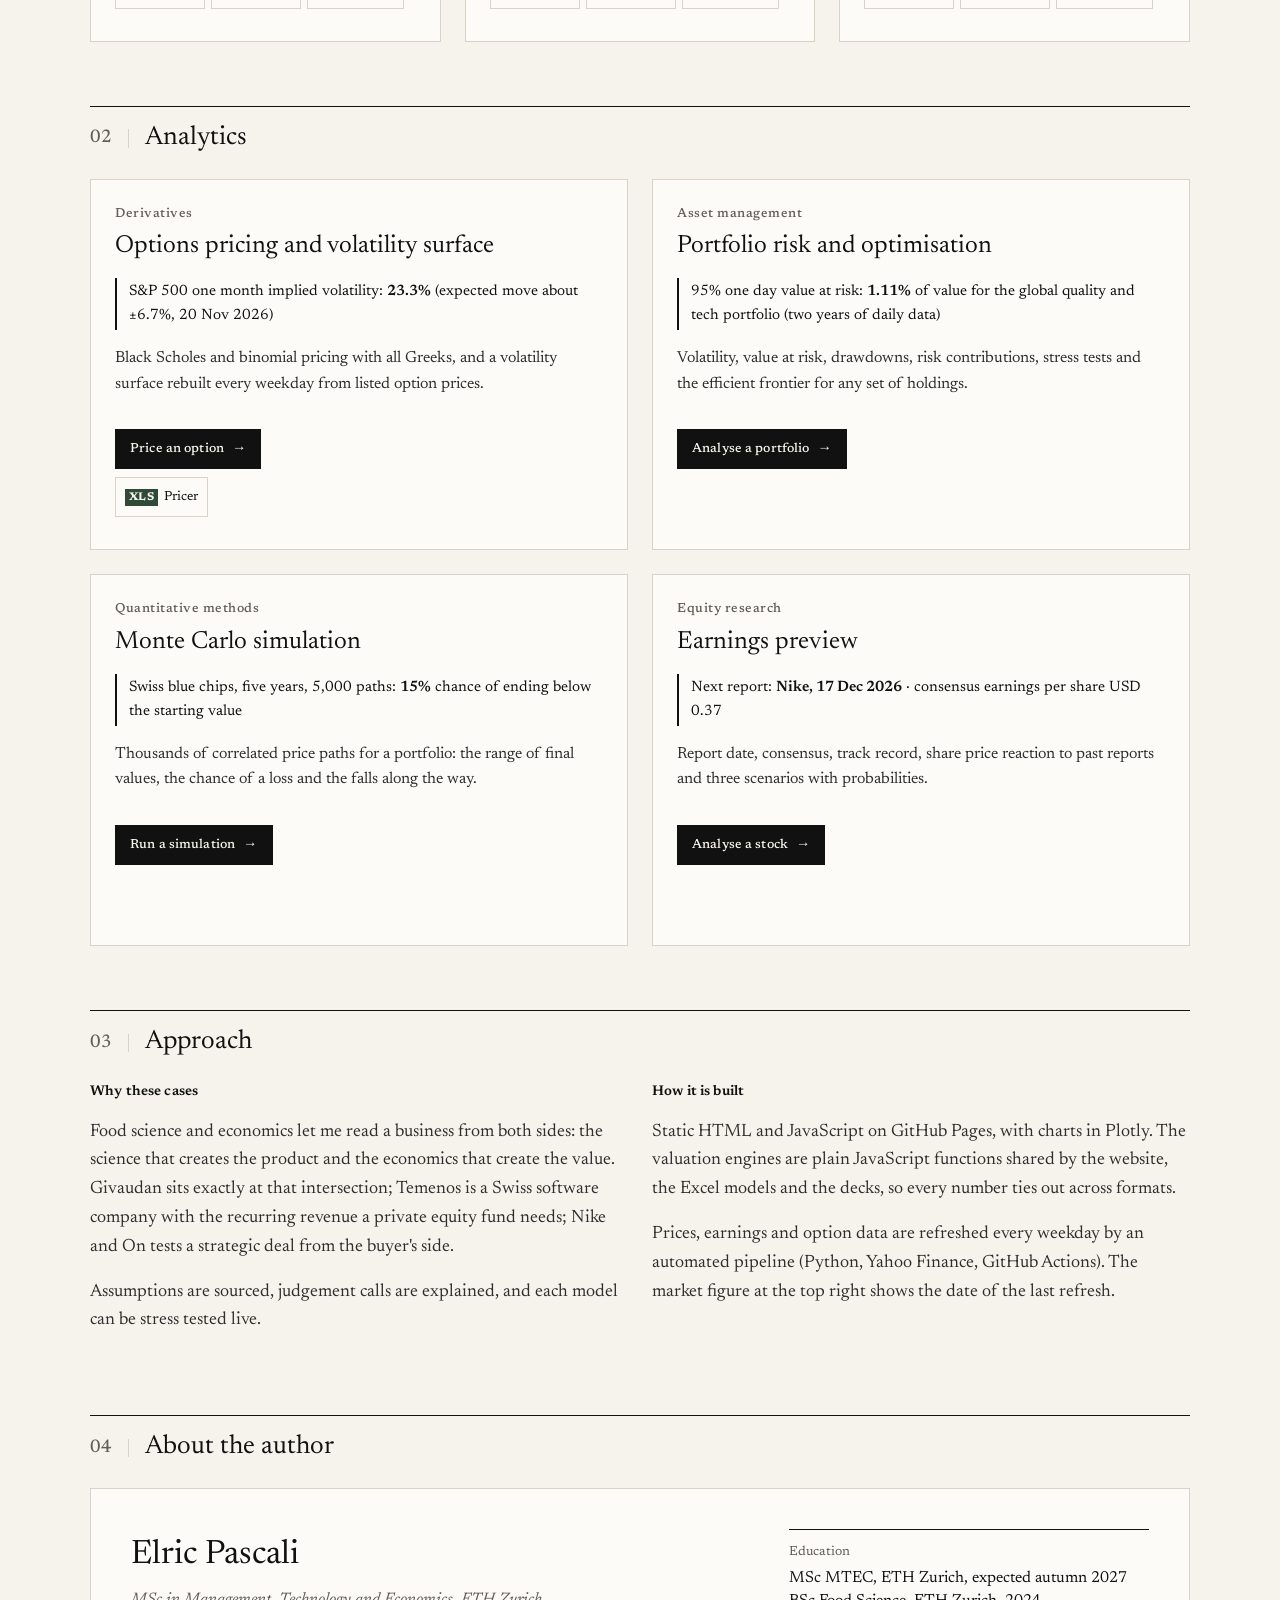
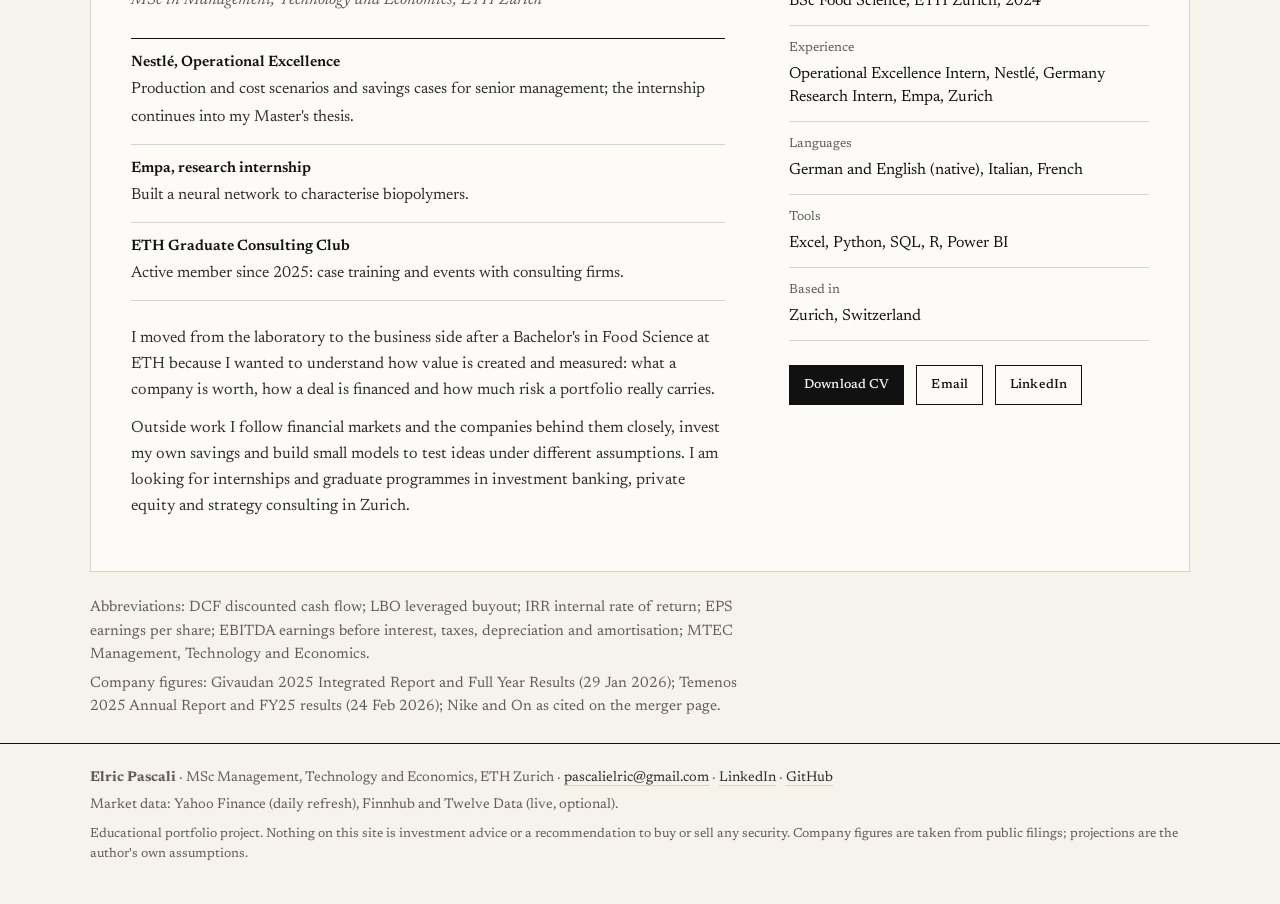
==== commit 1264054b: "Remove the stochastic DCF; Monte Carlo page and homepage card now cover the portfolio simulation onl" ====
--- a/index.html
+++ b/index.html
@@ -13,10 +13,9 @@
 <meta name="twitter:card" content="summary_large_image">
 <link rel="icon" href="img/favicon.svg" type="image/svg+xml">
 <link rel="preload" href="fonts/newsreader-latin-opsz-normal.woff2" as="font" type="font/woff2" crossorigin>
-<link rel="stylesheet" href="css/style.css?v=202611202125">
-<script src="js/config.js?v=202611202125"></script><script src="js/ui.js?v=202611202125"></script><script src="js/api.js?v=202611202125"></script>
-<script src="js/engine/risk.js?v=202611202125"></script><script src="js/portfolio-kit.js?v=202611202125"></script><script src="js/engine/options.js?v=202611202125"></script>
-<script src="js/engine/dcf.js?v=202611202125"></script><script src="js/data/givaudan.js?v=202611202125"></script>
+<link rel="stylesheet" href="css/style.css?v=202611202145">
+<script src="js/config.js?v=202611202145"></script><script src="js/ui.js?v=202611202145"></script><script src="js/api.js?v=202611202145"></script>
+<script src="js/engine/risk.js?v=202611202145"></script><script src="js/portfolio-kit.js?v=202611202145"></script><script src="js/engine/options.js?v=202611202145"></script>
 </head>
 <body>
 <section class="hero-card">
@@ -112,8 +111,8 @@
     <article class="project-card case" data-href="monte-carlo.html">
       <span class="tag">Quantitative methods</span>
       <h3 class="title"><a href="monte-carlo.html">Monte Carlo simulation</a></h3>
-      <p class="result" id="rMonte">Givaudan valuation, 10,000 runs: loading</p>
-      <p>Thousands of simulated futures for a portfolio, and a valuation that turns uncertain assumptions into a distribution of value.</p>
+      <p class="result" id="rMonte">Five year simulation: loading</p>
+      <p>Thousands of correlated price paths for a portfolio: the range of final values, the chance of a loss and the falls along the way.</p>
       <div class="card-foot"><a class="btn small" href="monte-carlo.html">Run a simulation <span class="arr" aria-hidden="true">&rarr;</span></a></div>
     </article>
     <article class="project-card case" data-href="earnings.html">
@@ -158,6 +157,6 @@
   <p class="note page-notes" style="margin-top:var(--s3)">Abbreviations: DCF discounted cash flow; LBO leveraged buyout; IRR internal rate of return; EPS earnings per share; EBITDA earnings before interest, taxes, depreciation and amortisation; MTEC Management, Technology and Economics.</p>
   <p class="note page-notes">Company figures: Givaudan 2025 Integrated Report and Full Year Results (29 Jan 2026); Temenos 2025 Annual Report and FY25 results (24 Feb 2026); Nike and On as cited on the merger page.</p>
 </main>
-<script src="js/pages/home.js?v=202611202125"></script>
+<script src="js/pages/home.js?v=202611202145"></script>
 </body>
 </html>
